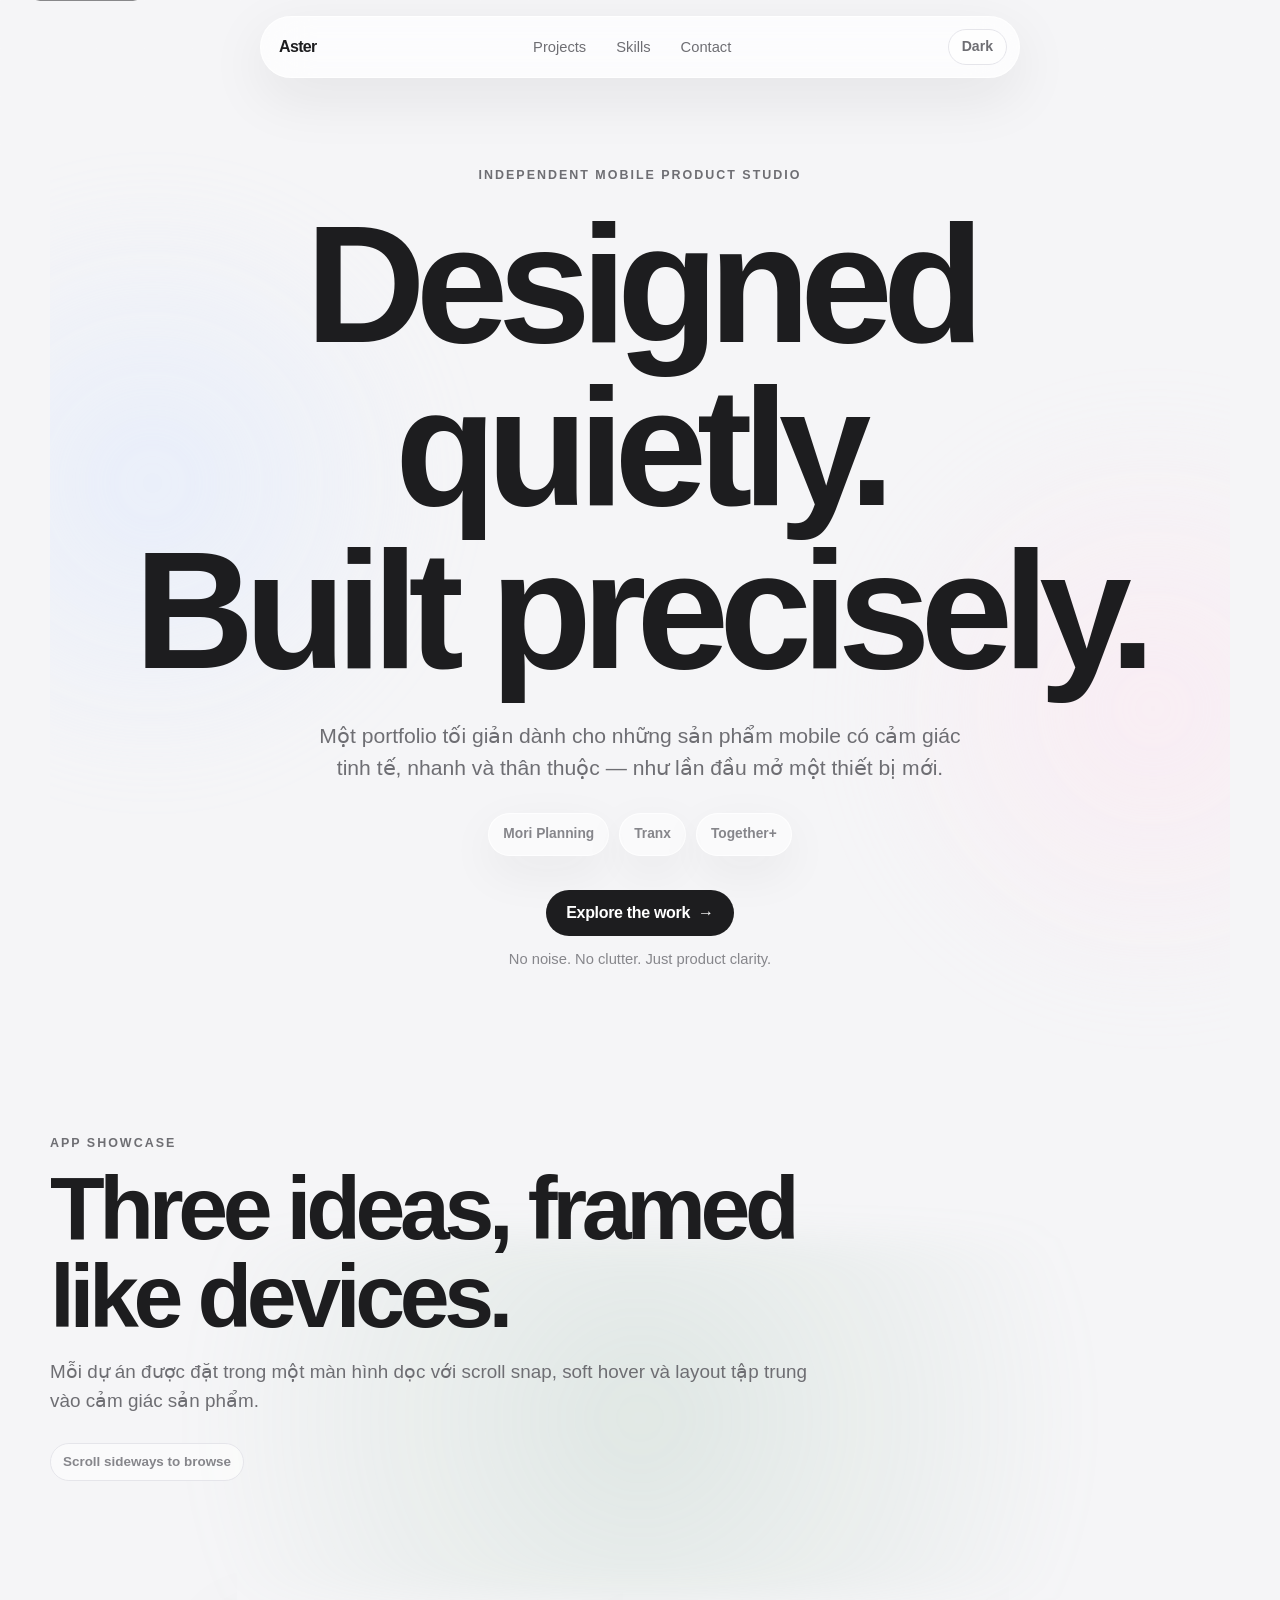
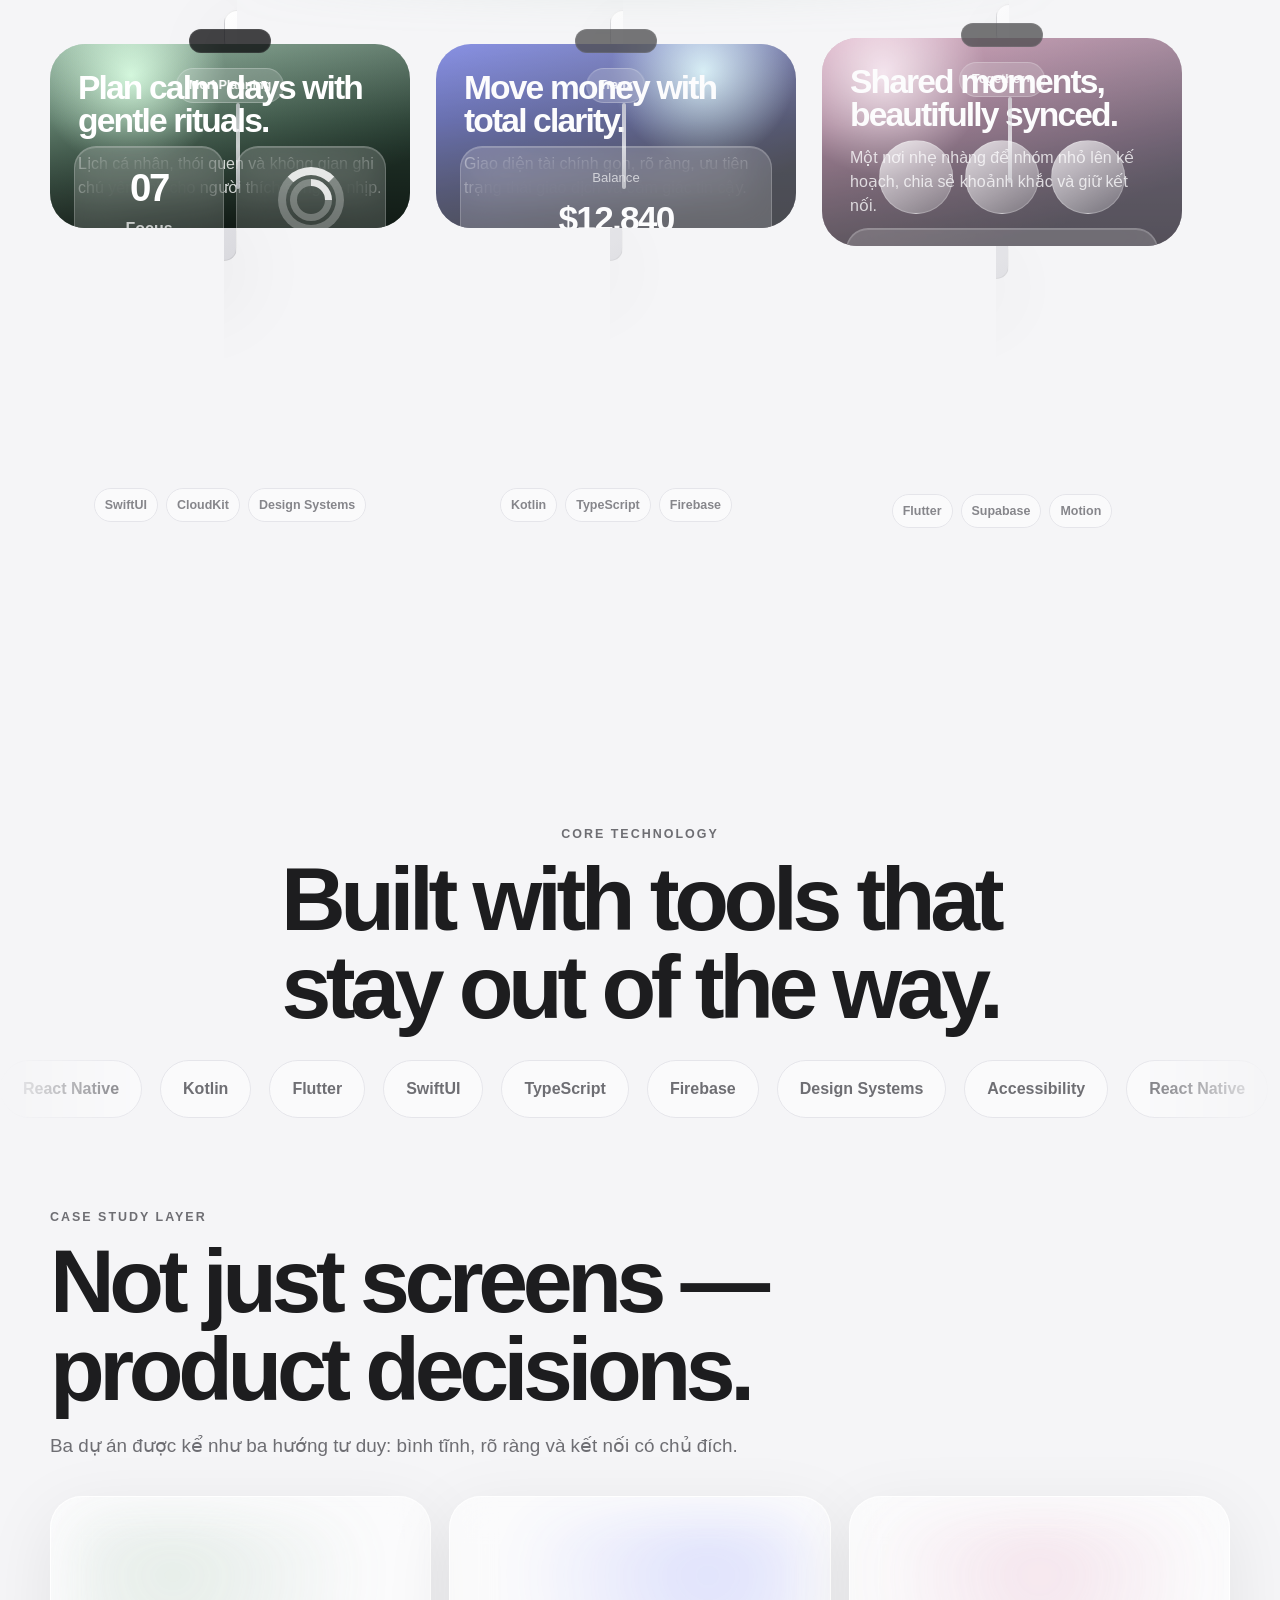
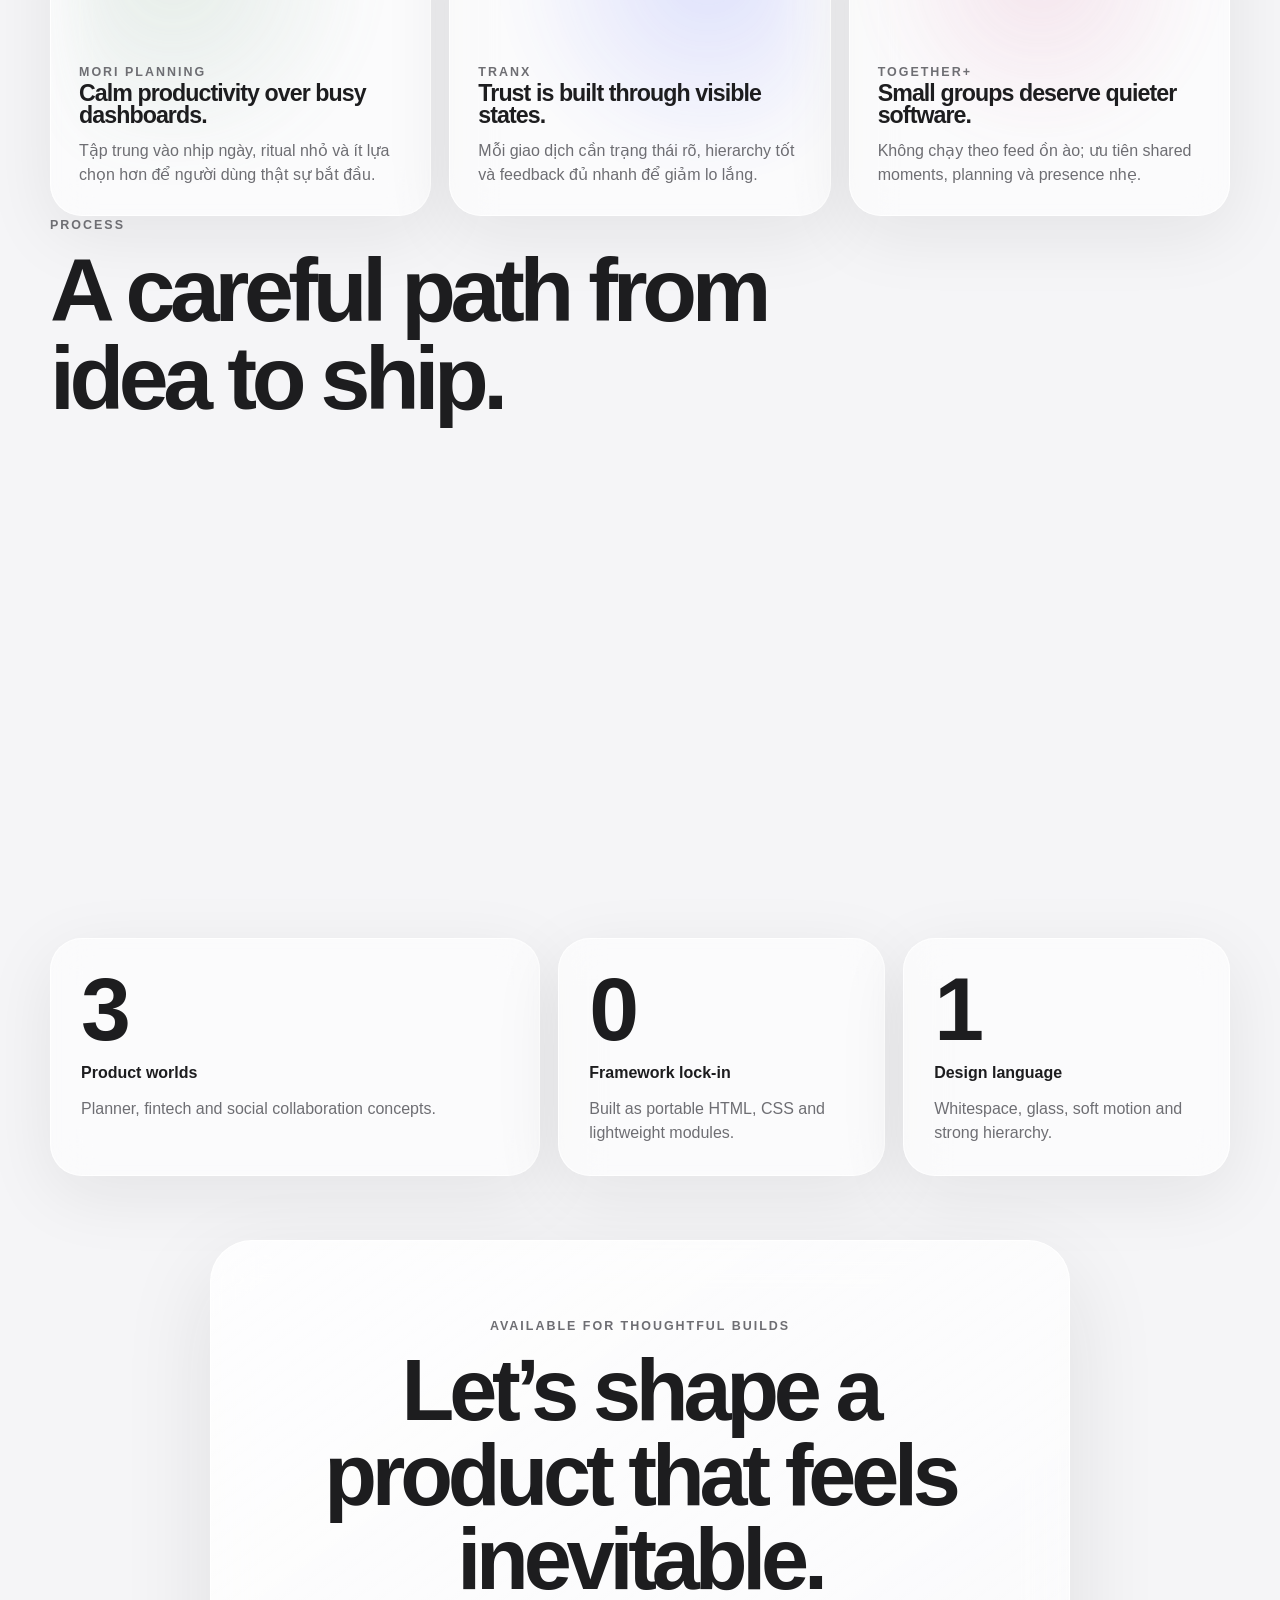
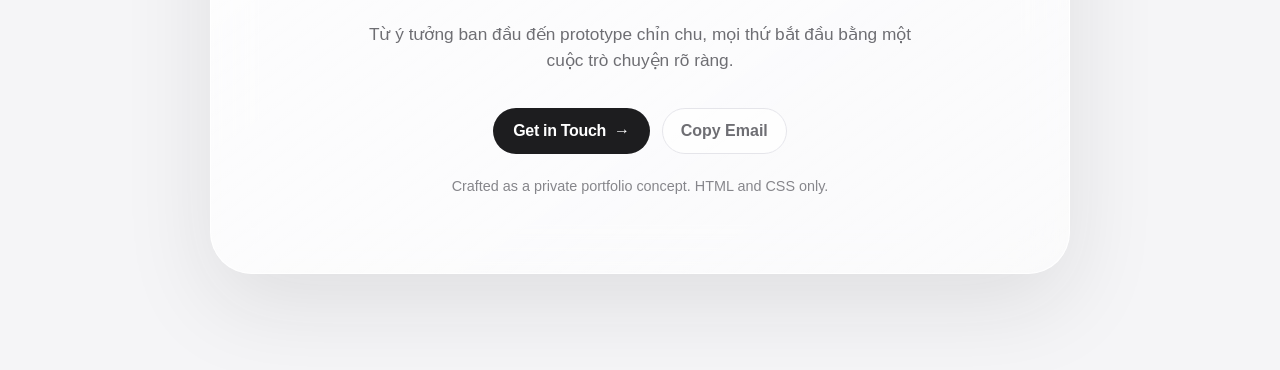
==== index.html @ 21a3a356 "Refine hero product pills layout" ====
<!doctype html>
<html lang="vi">
<head>
  <meta charset="utf-8" />
  <meta name="viewport" content="width=device-width, initial-scale=1" />
  <meta name="description" content="Portfolio tối giản lấy cảm hứng từ Apple, trưng bày các sản phẩm mobile và kỹ năng phát triển." />
  <title>Profile Portfolio — Apple-esque Minimalism</title>
  <meta name="theme-color" content="#f5f5f7" />
  <meta property="og:title" content="Profile Portfolio — Apple-esque Minimalism" />
  <meta property="og:description" content="Interactive product portfolio concept for mobile apps, crafted with Apple-inspired minimalism." />
  <meta property="og:type" content="website" />
  <meta property="og:url" content="https://example.dev/" />
  <meta name="twitter:card" content="summary_large_image" />
  <link rel="icon" href="favicon.svg" type="image/svg+xml" />
  <link rel="stylesheet" href="src/styles/main.css" />
</head>
<body>
  <div class="scroll-progress" data-scroll-progress aria-hidden="true"></div>
  <a class="skip-link" href="#projects">Skip to projects</a>
  <header class="site-header" aria-label="Thanh điều hướng chính">
    <a class="brand" href="#top" aria-label="Về đầu trang">Aster</a>
    <nav class="nav-links" aria-label="Liên kết trong trang">
      <a href="#projects">Projects</a>
      <a href="#skills">Skills</a>
      <a href="#contact">Contact</a>
    </nav>
    <button class="theme-toggle" type="button" data-theme-toggle aria-pressed="false" aria-label="Toggle color theme">Dark</button>
  </header>

  <main id="top">
    <section class="hero section-shell" aria-labelledby="hero-title">
      <div class="ambient-orb ambient-orb--one" aria-hidden="true"></div>
      <div class="ambient-orb ambient-orb--two" aria-hidden="true"></div>

      <p class="eyebrow reveal-up">Independent Mobile Product Studio</p>
      <h1 id="hero-title" class="hero-title reveal-up reveal-delay-1">
        Designed quietly.<br />Built precisely.
      </h1>
      <p class="hero-copy reveal-up reveal-delay-2">
        Một portfolio tối giản dành cho những sản phẩm mobile có cảm giác tinh tế, nhanh và thân thuộc — như lần đầu mở một thiết bị mới.
      </p>
      <ul class="hero-product-pills reveal-up reveal-delay-3" aria-label="Featured product concepts">
        <li>Mori Planning</li>
        <li>Tranx</li>
        <li>Together+</li>
      </ul>
      <div class="hero-actions reveal-up reveal-delay-3">
        <a class="hero-cta" href="#projects" data-magnetic>Explore the work <span aria-hidden="true">→</span></a>
        <span class="micro-note">No noise. No clutter. Just product clarity.</span>
      </div>
    </section>

    <section id="projects" class="projects section-shell" aria-labelledby="projects-title">
      <div class="section-heading" data-reveal>
        <p class="eyebrow">App Showcase</p>
        <h2 id="projects-title">Three ideas, framed like devices.</h2>
        <p>
          Mỗi dự án được đặt trong một màn hình dọc với scroll snap, soft hover và layout tập trung vào cảm giác sản phẩm.
        </p>
      </div>

      <div class="scroll-hint" aria-hidden="true">Scroll sideways to browse</div>
      <div class="phone-rail" data-project-rail aria-live="polite" aria-label="Danh sách dự án dạng màn hình điện thoại"></div>
    </section>

    <section id="skills" class="skills" aria-labelledby="skills-title">
      <div class="section-shell section-heading compact" data-reveal>
        <p class="eyebrow">Core Technology</p>
        <h2 id="skills-title">Built with tools that stay out of the way.</h2>
      </div>
      <div class="ticker" aria-label="Danh sách công nghệ chạy ngang">
        <div class="ticker-track">
          <span>React Native</span><span>Kotlin</span><span>Flutter</span><span>SwiftUI</span><span>TypeScript</span><span>Firebase</span><span>Design Systems</span><span>Accessibility</span>
          <span>React Native</span><span>Kotlin</span><span>Flutter</span><span>SwiftUI</span><span>TypeScript</span><span>Firebase</span><span>Design Systems</span><span>Accessibility</span>
        </div>
      </div>
    </section>


    <section class="case-studies section-shell" aria-labelledby="case-title">
      <div class="section-heading" data-reveal>
        <p class="eyebrow">Case Study Layer</p>
        <h2 id="case-title">Not just screens — product decisions.</h2>
        <p>Ba dự án được kể như ba hướng tư duy: bình tĩnh, rõ ràng và kết nối có chủ đích.</p>
      </div>
      <div class="story-grid">
        <article class="story-card story-card--sage" data-reveal>
          <p class="eyebrow">Mori Planning</p>
          <h3>Calm productivity over busy dashboards.</h3>
          <p>Tập trung vào nhịp ngày, ritual nhỏ và ít lựa chọn hơn để người dùng thật sự bắt đầu.</p>
        </article>
        <article class="story-card story-card--blue" data-reveal>
          <p class="eyebrow">Tranx</p>
          <h3>Trust is built through visible states.</h3>
          <p>Mỗi giao dịch cần trạng thái rõ, hierarchy tốt và feedback đủ nhanh để giảm lo lắng.</p>
        </article>
        <article class="story-card story-card--rose" data-reveal>
          <p class="eyebrow">Together+</p>
          <h3>Small groups deserve quieter software.</h3>
          <p>Không chạy theo feed ồn ào; ưu tiên shared moments, planning và presence nhẹ.</p>
        </article>
      </div>
    </section>

    <section class="process section-shell" aria-labelledby="process-title">
      <div class="section-heading" data-reveal>
        <p class="eyebrow">Process</p>
        <h2 id="process-title">A careful path from idea to ship.</h2>
      </div>
      <div class="process-rail">
        <article class="process-step" data-reveal><span class="process-index">01</span><h3>Discover</h3><p>Clarify the behavior the product should encourage.</p></article>
        <article class="process-step" data-reveal><span class="process-index">02</span><h3>Prototype</h3><p>Make the risky interaction tangible before scaling UI.</p></article>
        <article class="process-step" data-reveal><span class="process-index">03</span><h3>Systemize</h3><p>Create tokens, reusable patterns and consistent states.</p></article>
        <article class="process-step" data-reveal><span class="process-index">04</span><h3>Build</h3><p>Ship lean implementation with performance in mind.</p></article>
        <article class="process-step" data-reveal><span class="process-index">05</span><h3>Polish</h3><p>Refine motion, accessibility and the small moments users feel.</p></article>
      </div>
    </section>

    <section class="metrics section-shell" aria-labelledby="metrics-title">
      <div class="section-heading" data-reveal>
        <p class="eyebrow">Principles</p>
        <h2 id="metrics-title">Measured, quiet, and fast.</h2>
      </div>
      <div class="metrics-grid">
        <article class="metric-card" data-reveal><strong>3</strong><span>Product worlds</span><p>Planner, fintech and social collaboration concepts.</p></article>
        <article class="metric-card" data-reveal><strong>0</strong><span>Framework lock-in</span><p>Built as portable HTML, CSS and lightweight modules.</p></article>
        <article class="metric-card" data-reveal><strong>1</strong><span>Design language</span><p>Whitespace, glass, soft motion and strong hierarchy.</p></article>
      </div>
    </section>

    <section id="contact" class="contact section-shell" aria-labelledby="contact-title">
      <div class="glass-card" data-reveal>
        <p class="eyebrow">Available for thoughtful builds</p>
        <h2 id="contact-title">Let’s shape a product that feels inevitable.</h2>
        <p>
          Từ ý tưởng ban đầu đến prototype chỉn chu, mọi thứ bắt đầu bằng một cuộc trò chuyện rõ ràng.
        </p>
        <div class="contact-actions">
          <a class="contact-button" href="mailto:hello@example.dev" data-magnetic>Get in Touch <span aria-hidden="true">→</span></a>
          <button class="copy-button" type="button" data-copy-email="hello@example.dev">Copy Email</button>
        </div>
        <p class="footer-note">Crafted as a private portfolio concept. HTML and CSS only.</p>
      </div>
    </section>
  </main>

  <div class="project-detail" data-project-detail aria-hidden="true"></div>
  <div class="toast" data-toast role="status" aria-live="polite"></div>
  <script type="module" src="src/scripts/main.js"></script>
</body>
</html>
---- src/styles/main.css ----
@import url("./base.css");
@import url("./layout.css");
@import url("./components.css");
@import url("./sections/hero.css");
@import url("./sections/projects.css");
@import url("./sections/skills.css");
@import url("./sections/contact.css");
@import url("./sections/story.css");
@import url("./animations.css");
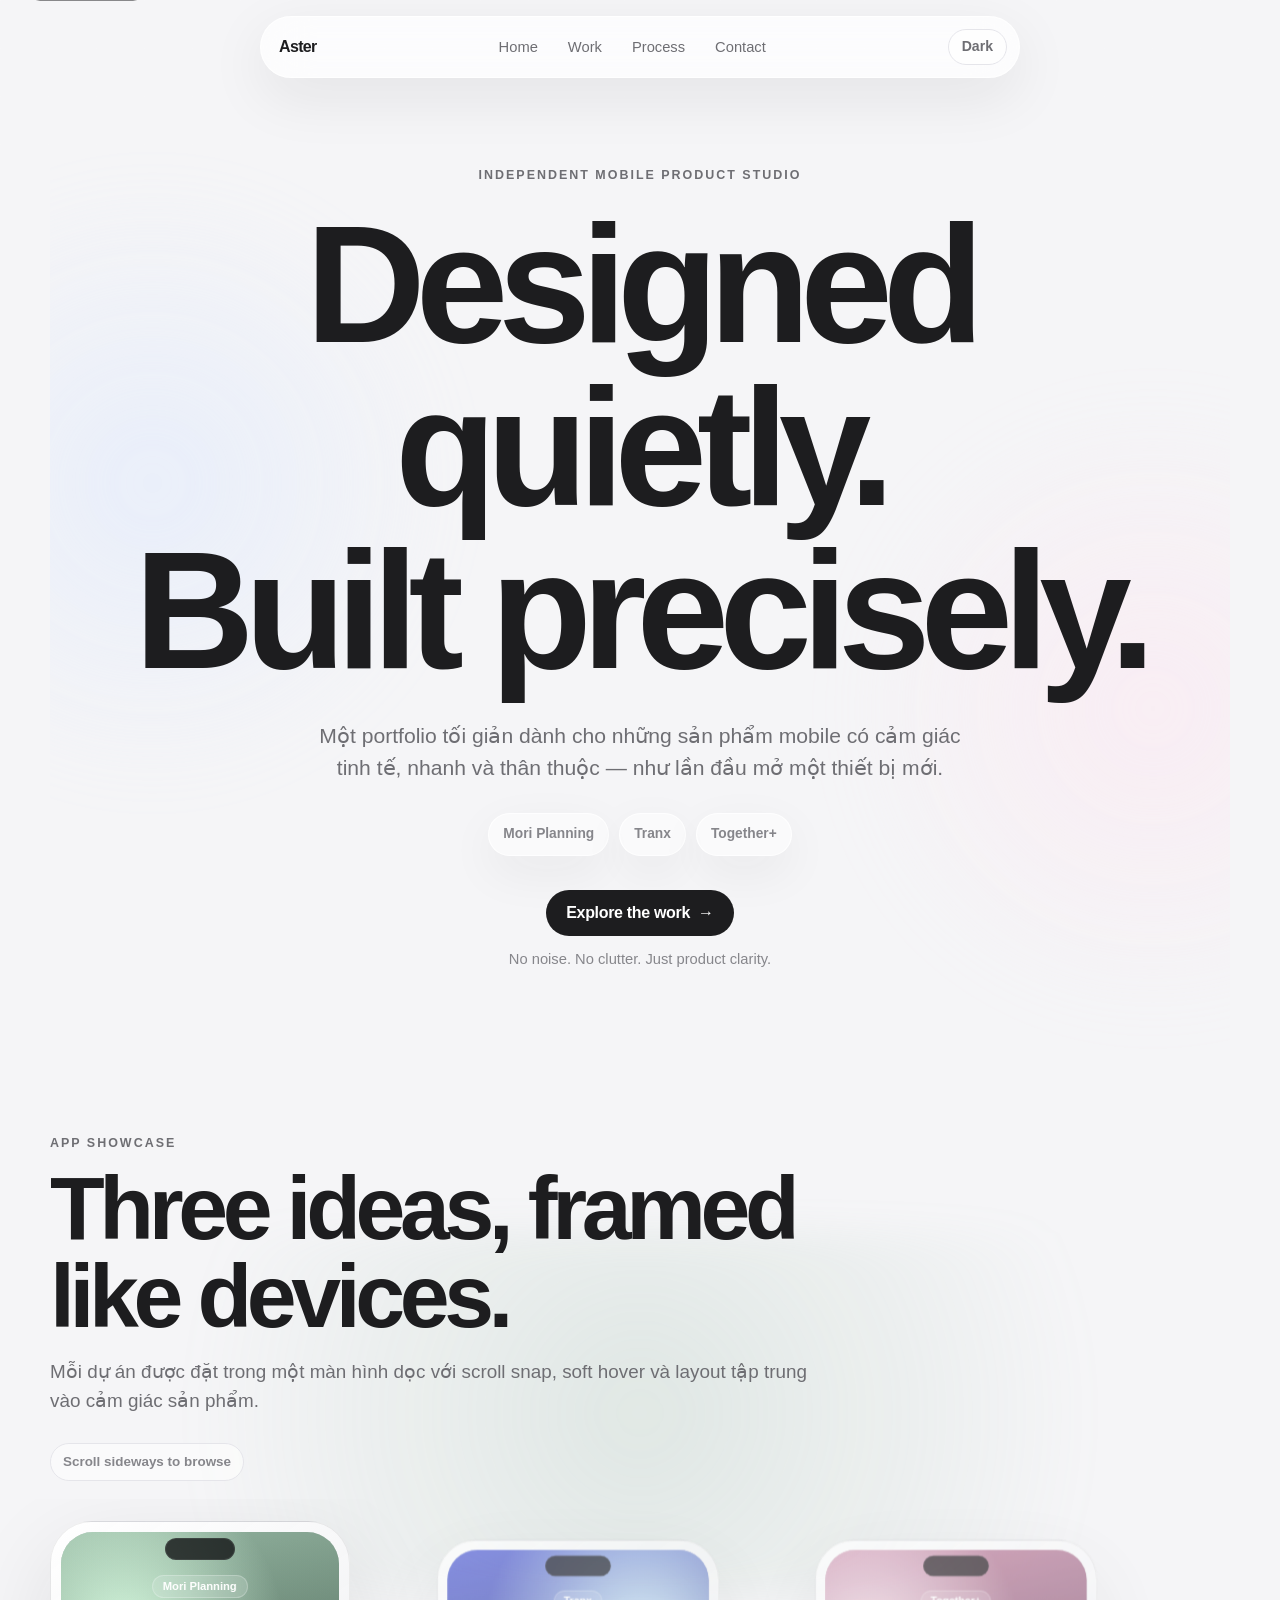
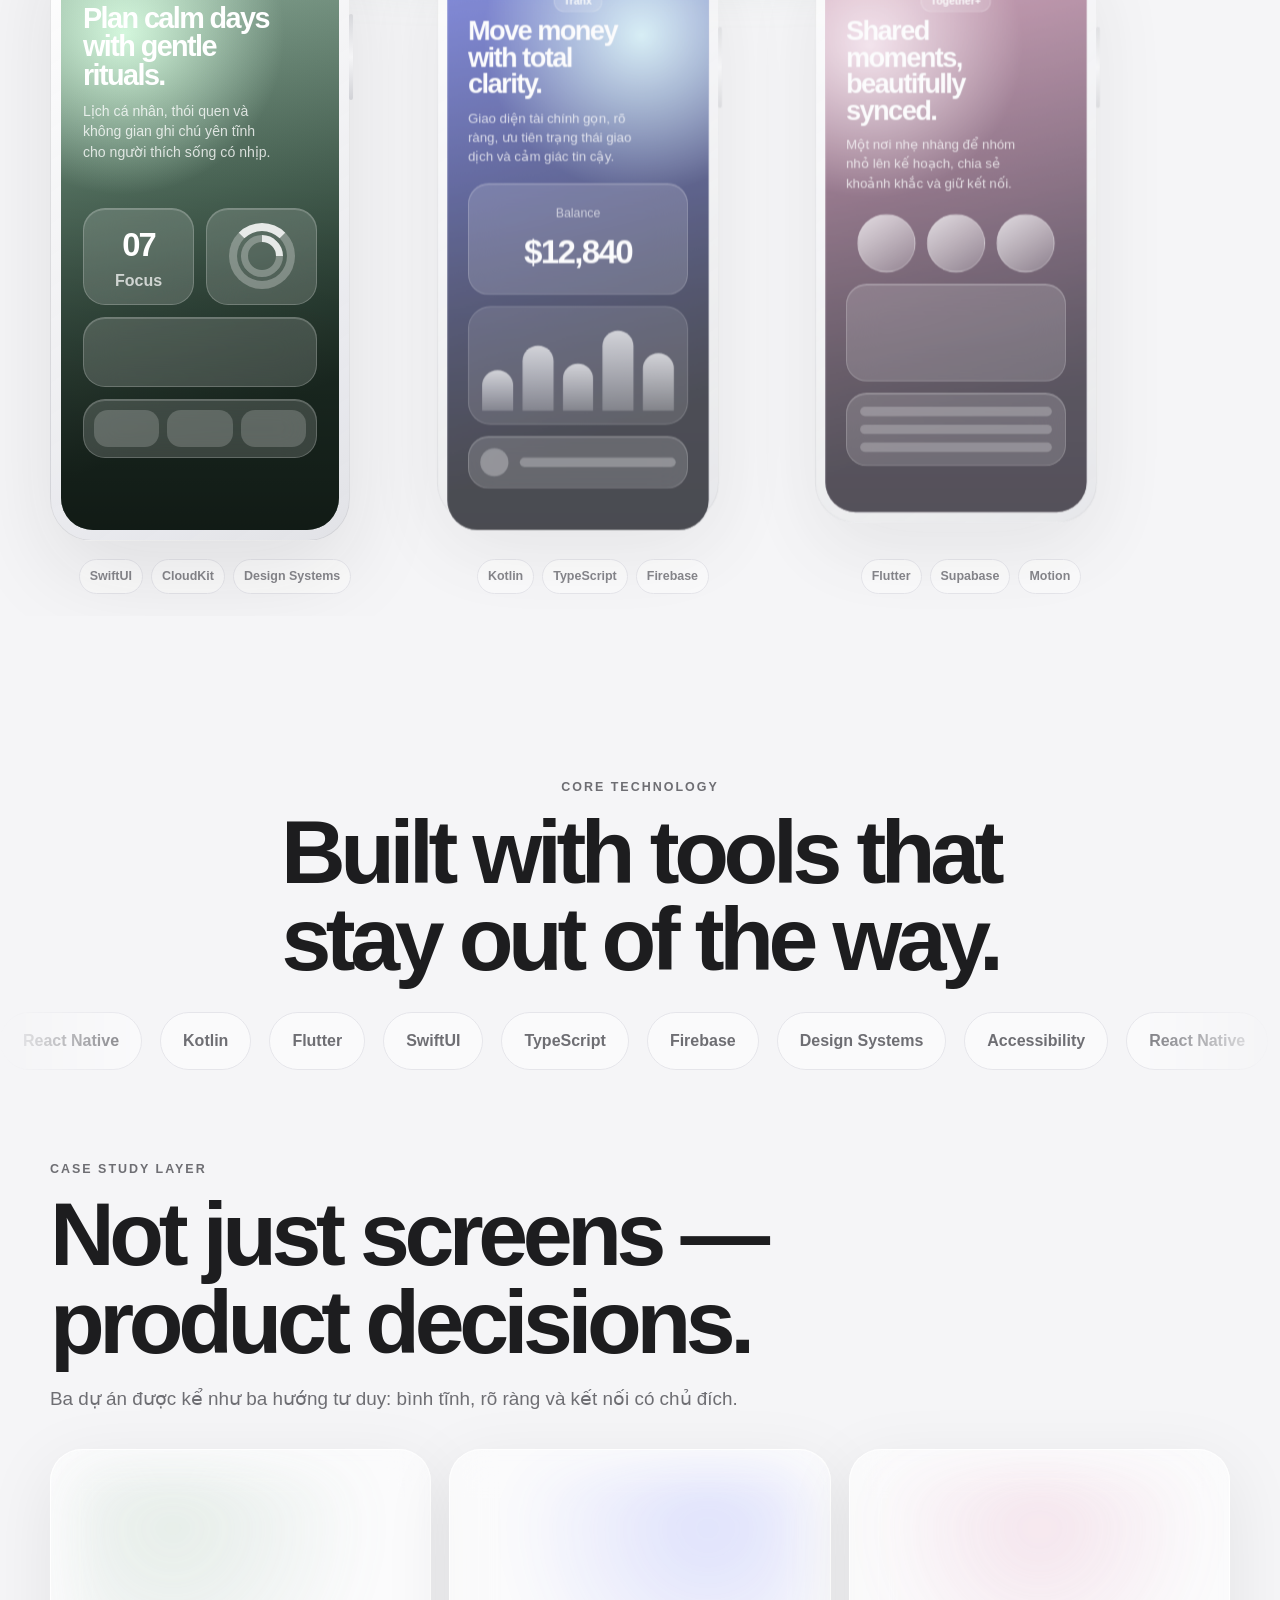
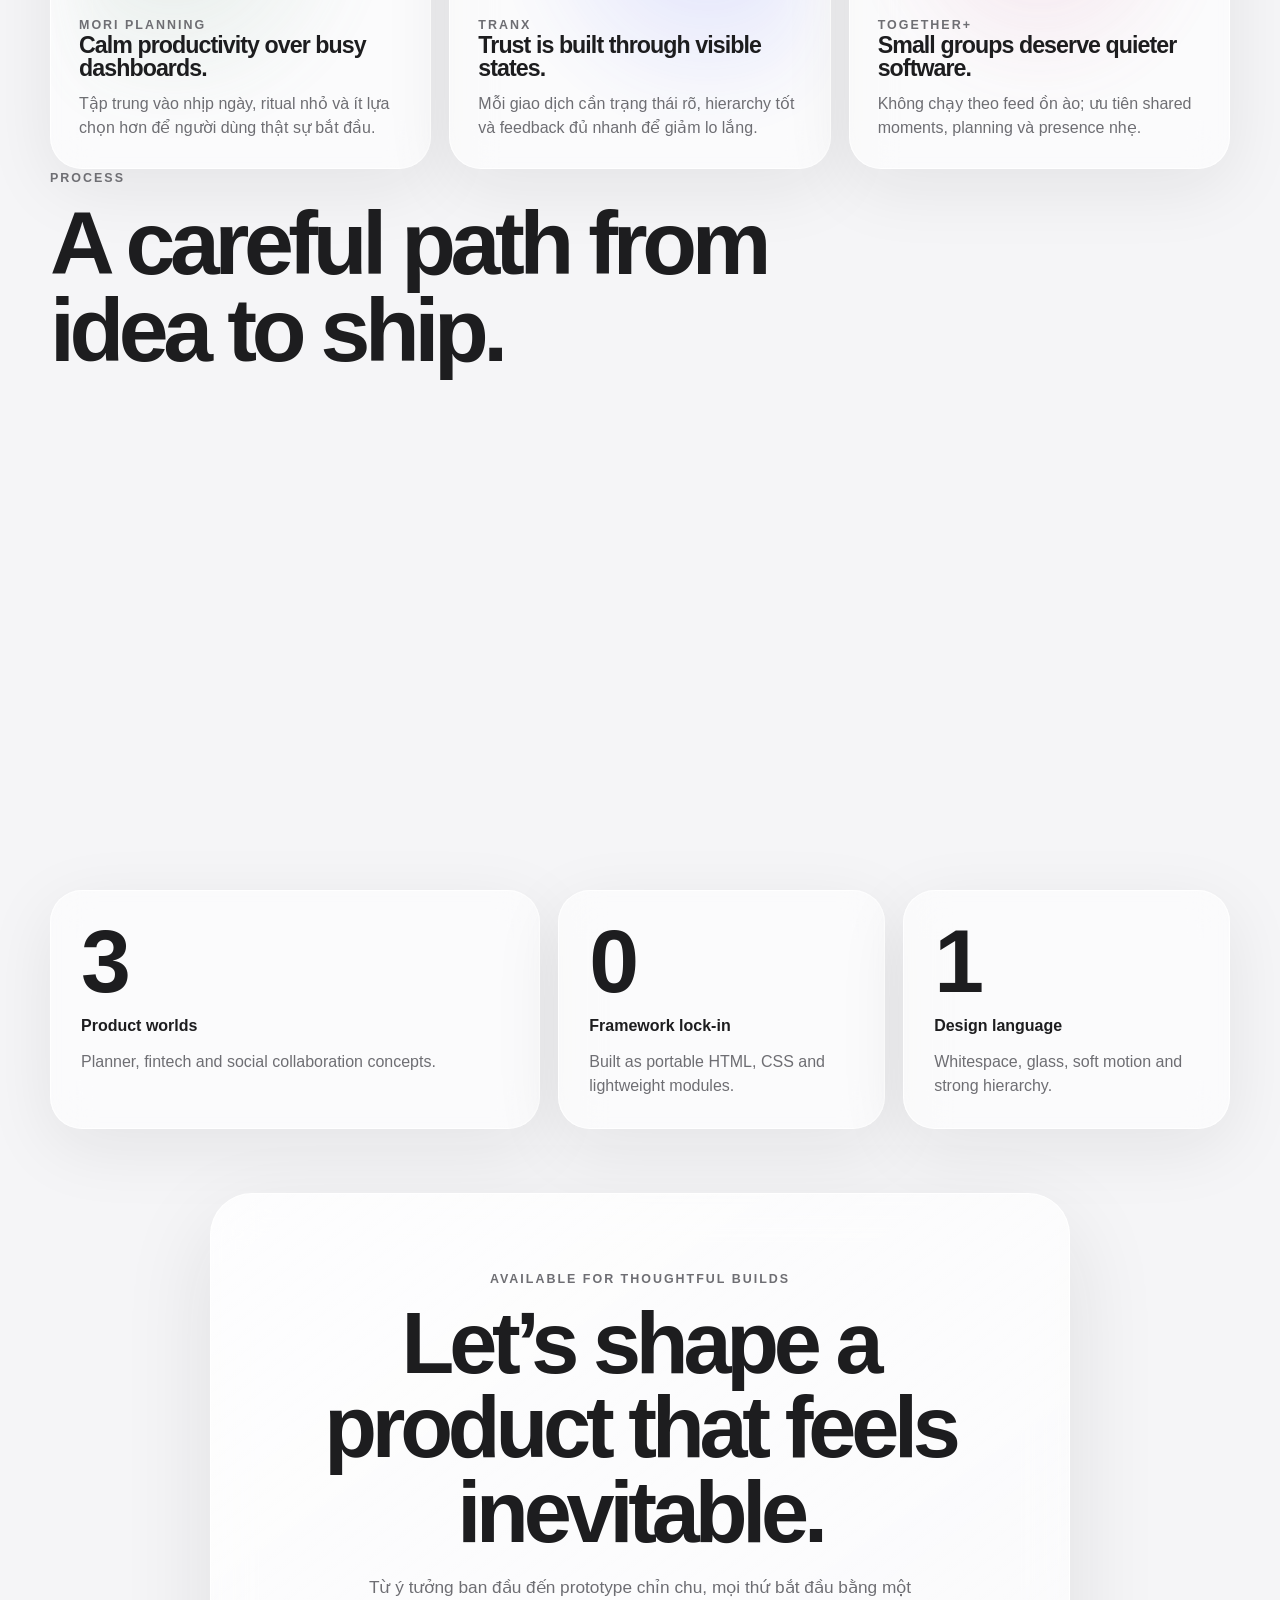
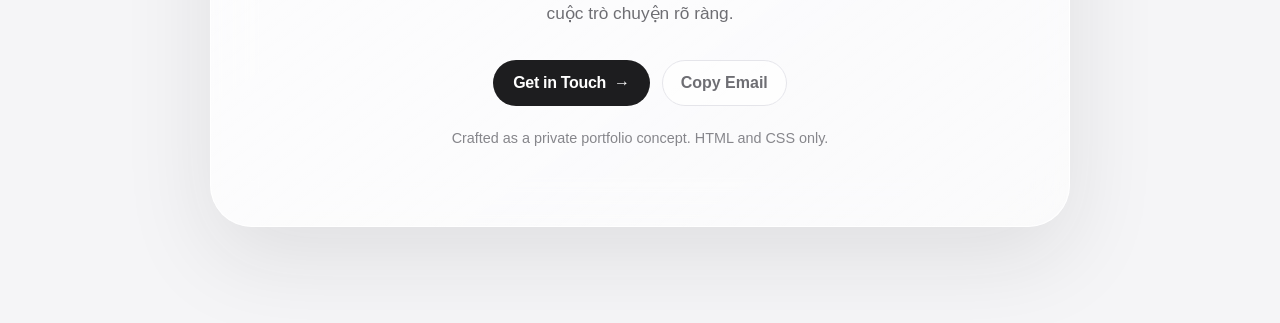
==== commit a45d660d: "Add interactive work and process pages" ====
--- a/index.html
+++ b/index.html
@@ -20,8 +20,9 @@
   <header class="site-header" aria-label="Thanh điều hướng chính">
     <a class="brand" href="#top" aria-label="Về đầu trang">Aster</a>
     <nav class="nav-links" aria-label="Liên kết trong trang">
-      <a href="#projects">Projects</a>
-      <a href="#skills">Skills</a>
+      <a href="#projects">Home</a>
+      <a href="work.html">Work</a>
+      <a href="process.html">Process</a>
       <a href="#contact">Contact</a>
     </nav>
     <button class="theme-toggle" type="button" data-theme-toggle aria-pressed="false" aria-label="Toggle color theme">Dark</button>
--- a/src/styles/main.css
+++ b/src/styles/main.css
@@ -3,7 +3,9 @@
 @import url("./components.css");
 @import url("./sections/hero.css");
 @import url("./sections/projects.css");
+@import url("./sections/project-detail.css");
 @import url("./sections/skills.css");
 @import url("./sections/contact.css");
 @import url("./sections/story.css");
+@import url("./sections/pages.css");
 @import url("./animations.css");
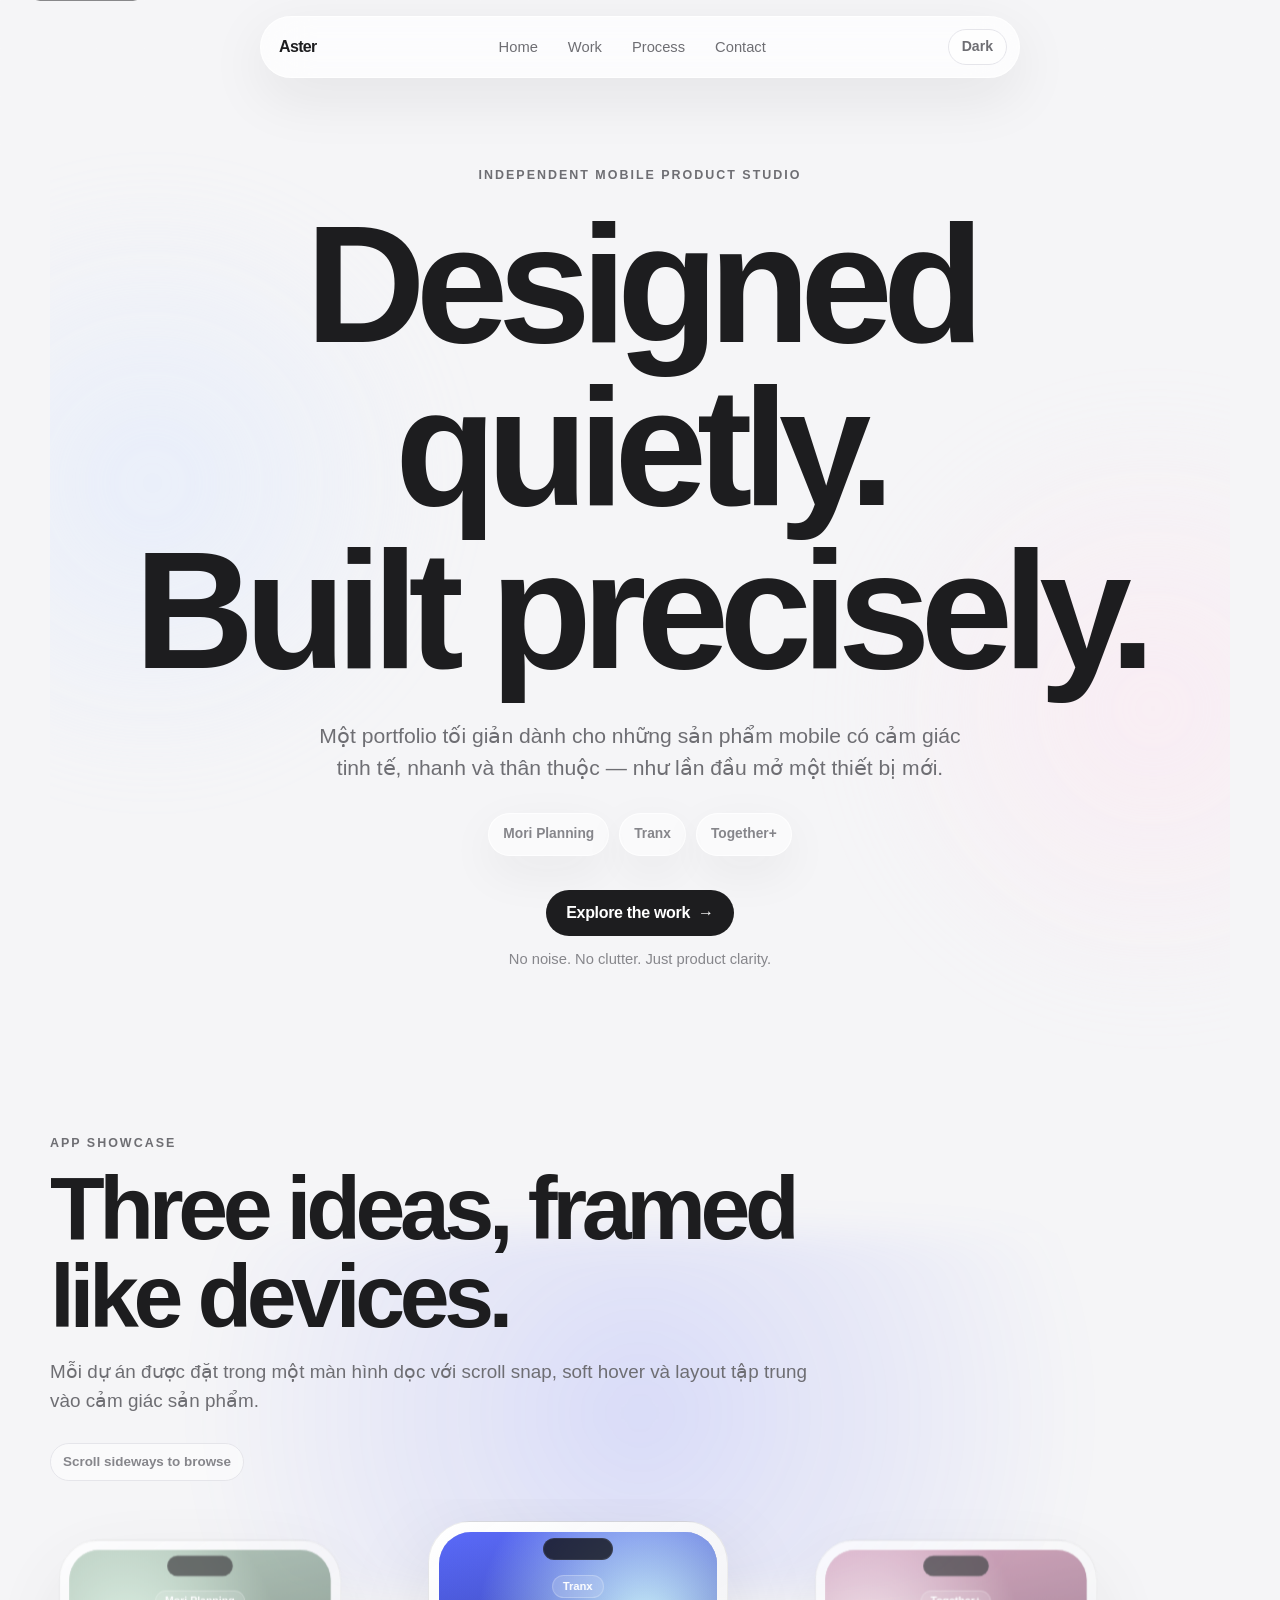
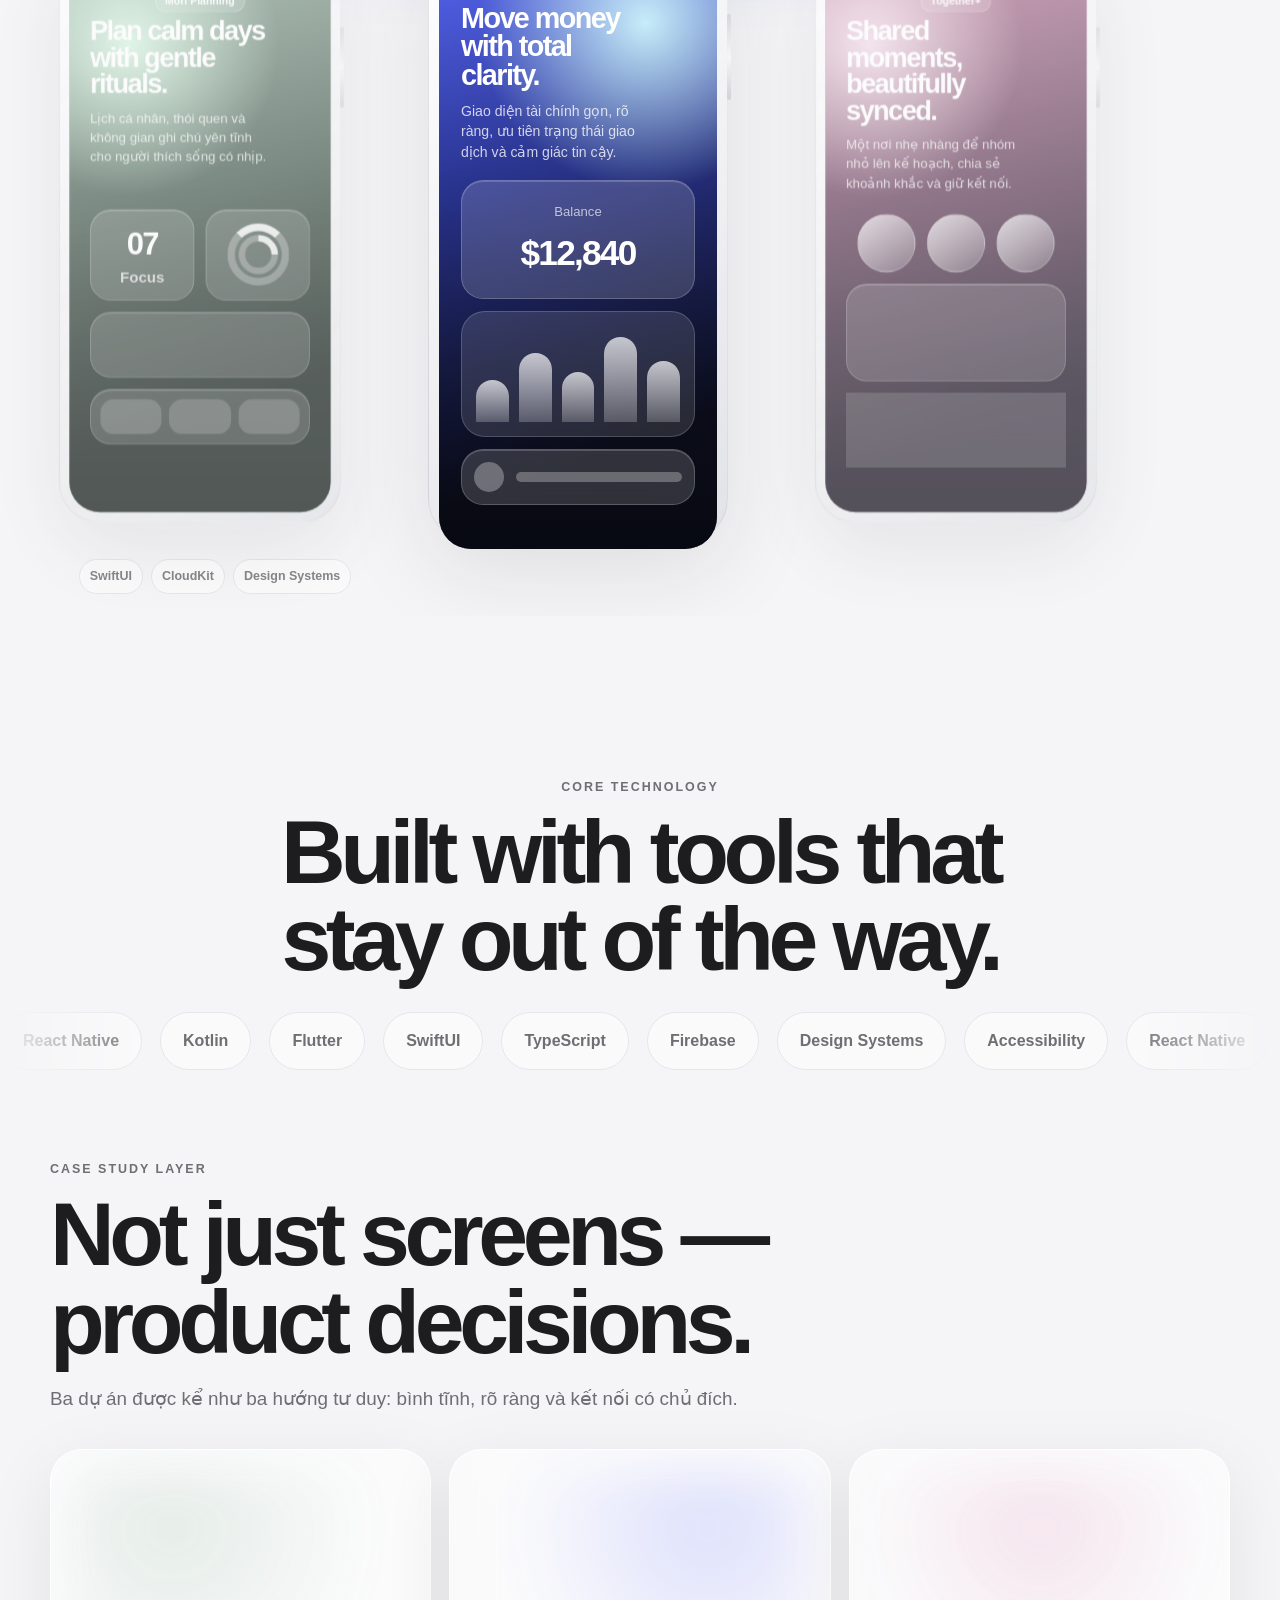
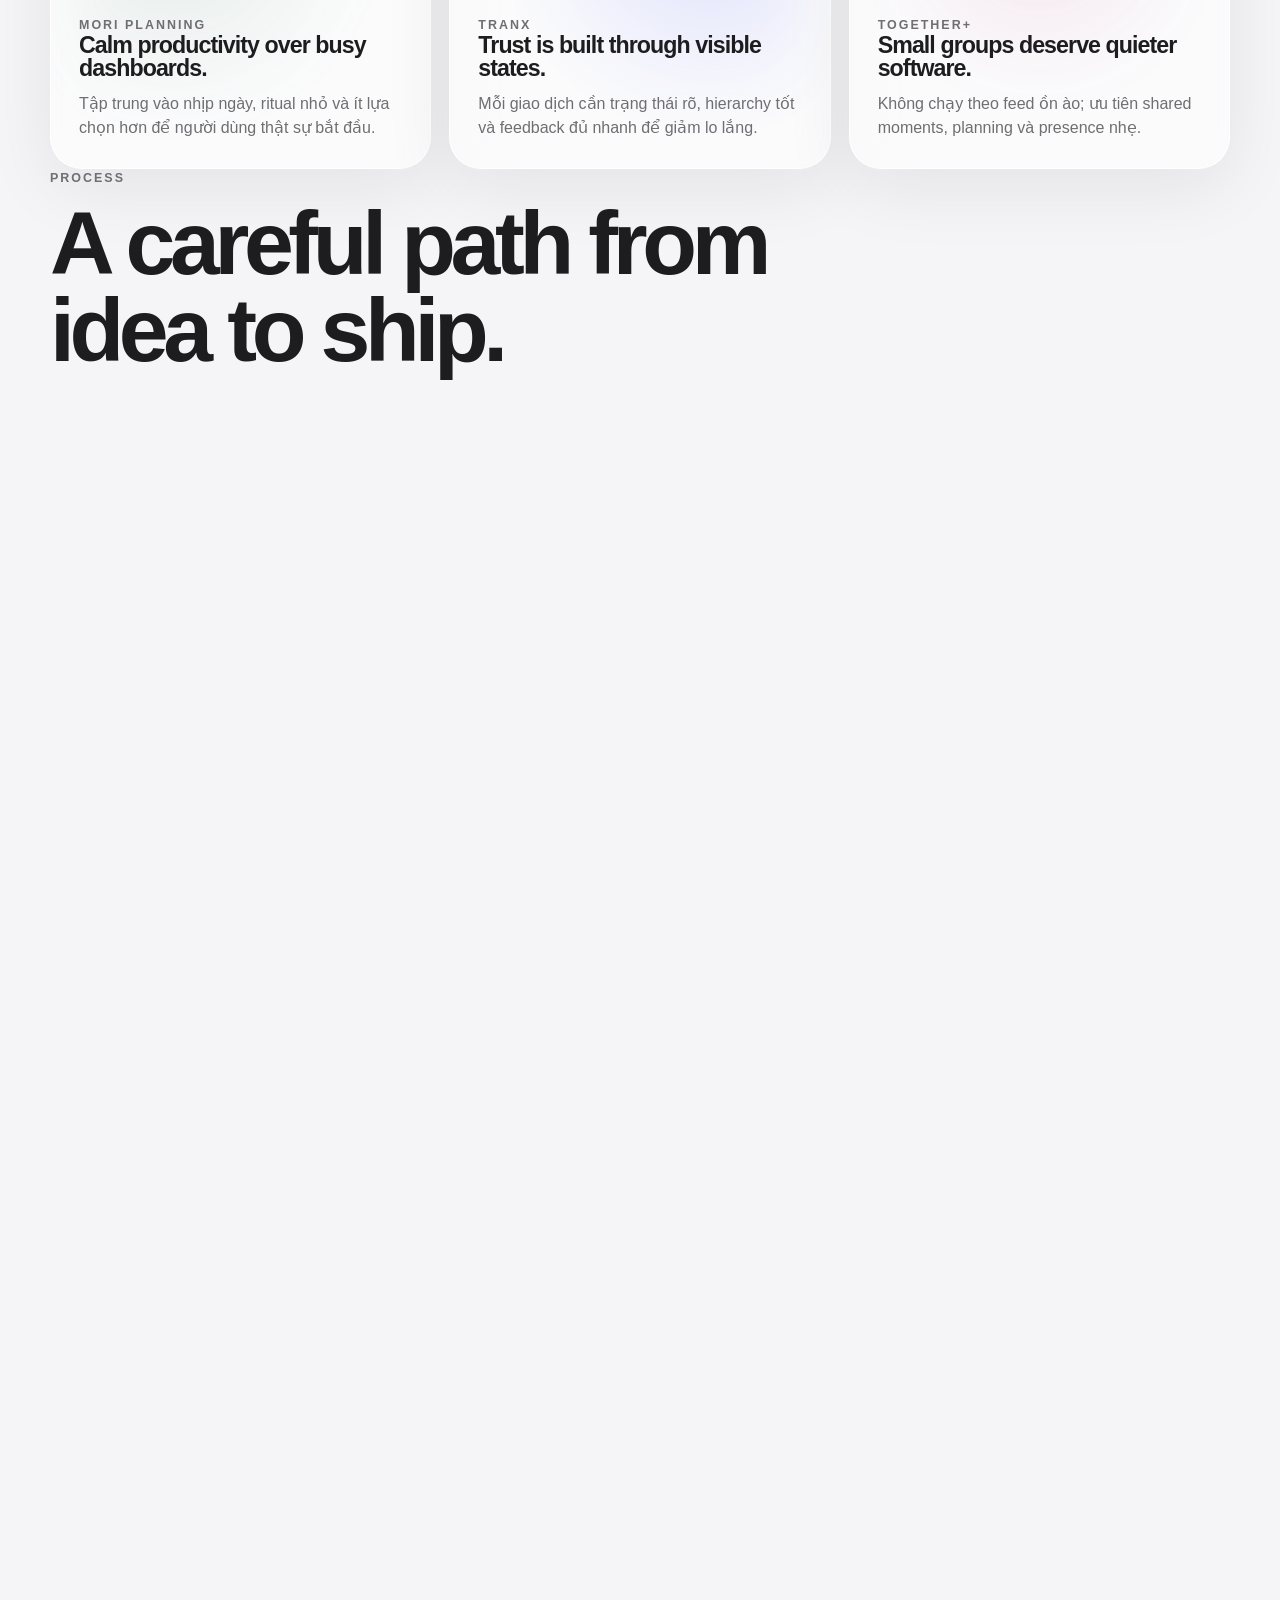
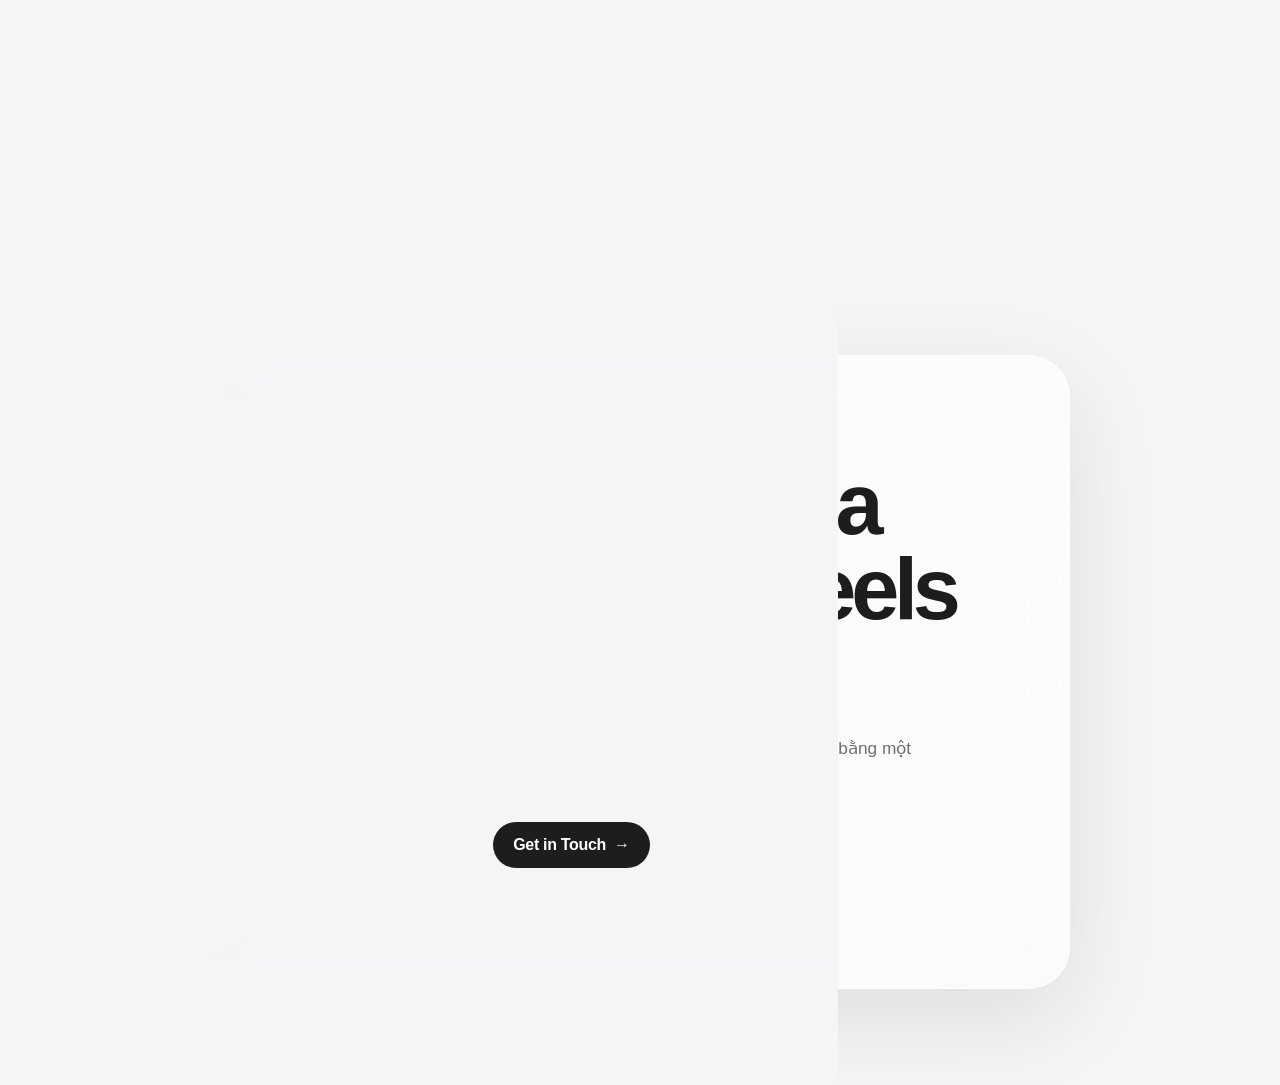
==== commit 68fc2123: "Add homepage routes to expanded pages" ====
--- a/index.html
+++ b/index.html
@@ -129,6 +129,29 @@
       </div>
     </section>
 
+
+    <section class="site-map section-shell" aria-labelledby="site-map-title">
+      <div class="section-heading" data-reveal>
+        <p class="eyebrow">Explore More</p>
+        <h2 id="site-map-title">Go deeper than the landing page.</h2>
+        <p>Trang chính giới thiệu cảm giác tổng thể; các trang phụ cho phép bạn thao tác, lọc case study và xem playbook phát triển sản phẩm.</p>
+      </div>
+      <div class="route-grid">
+        <a class="route-card" href="work.html" data-reveal>
+          <span>01</span>
+          <h3>Work Lab</h3>
+          <p>Filter case studies, expand notes, and compare product decisions.</p>
+          <strong>Open work →</strong>
+        </a>
+        <a class="route-card" href="process.html" data-reveal>
+          <span>02</span>
+          <h3>Process Playbook</h3>
+          <p>Switch phases and use a readiness checklist before launch.</p>
+          <strong>Open process →</strong>
+        </a>
+      </div>
+    </section>
+
     <section id="contact" class="contact section-shell" aria-labelledby="contact-title">
       <div class="glass-card" data-reveal>
         <p class="eyebrow">Available for thoughtful builds</p>
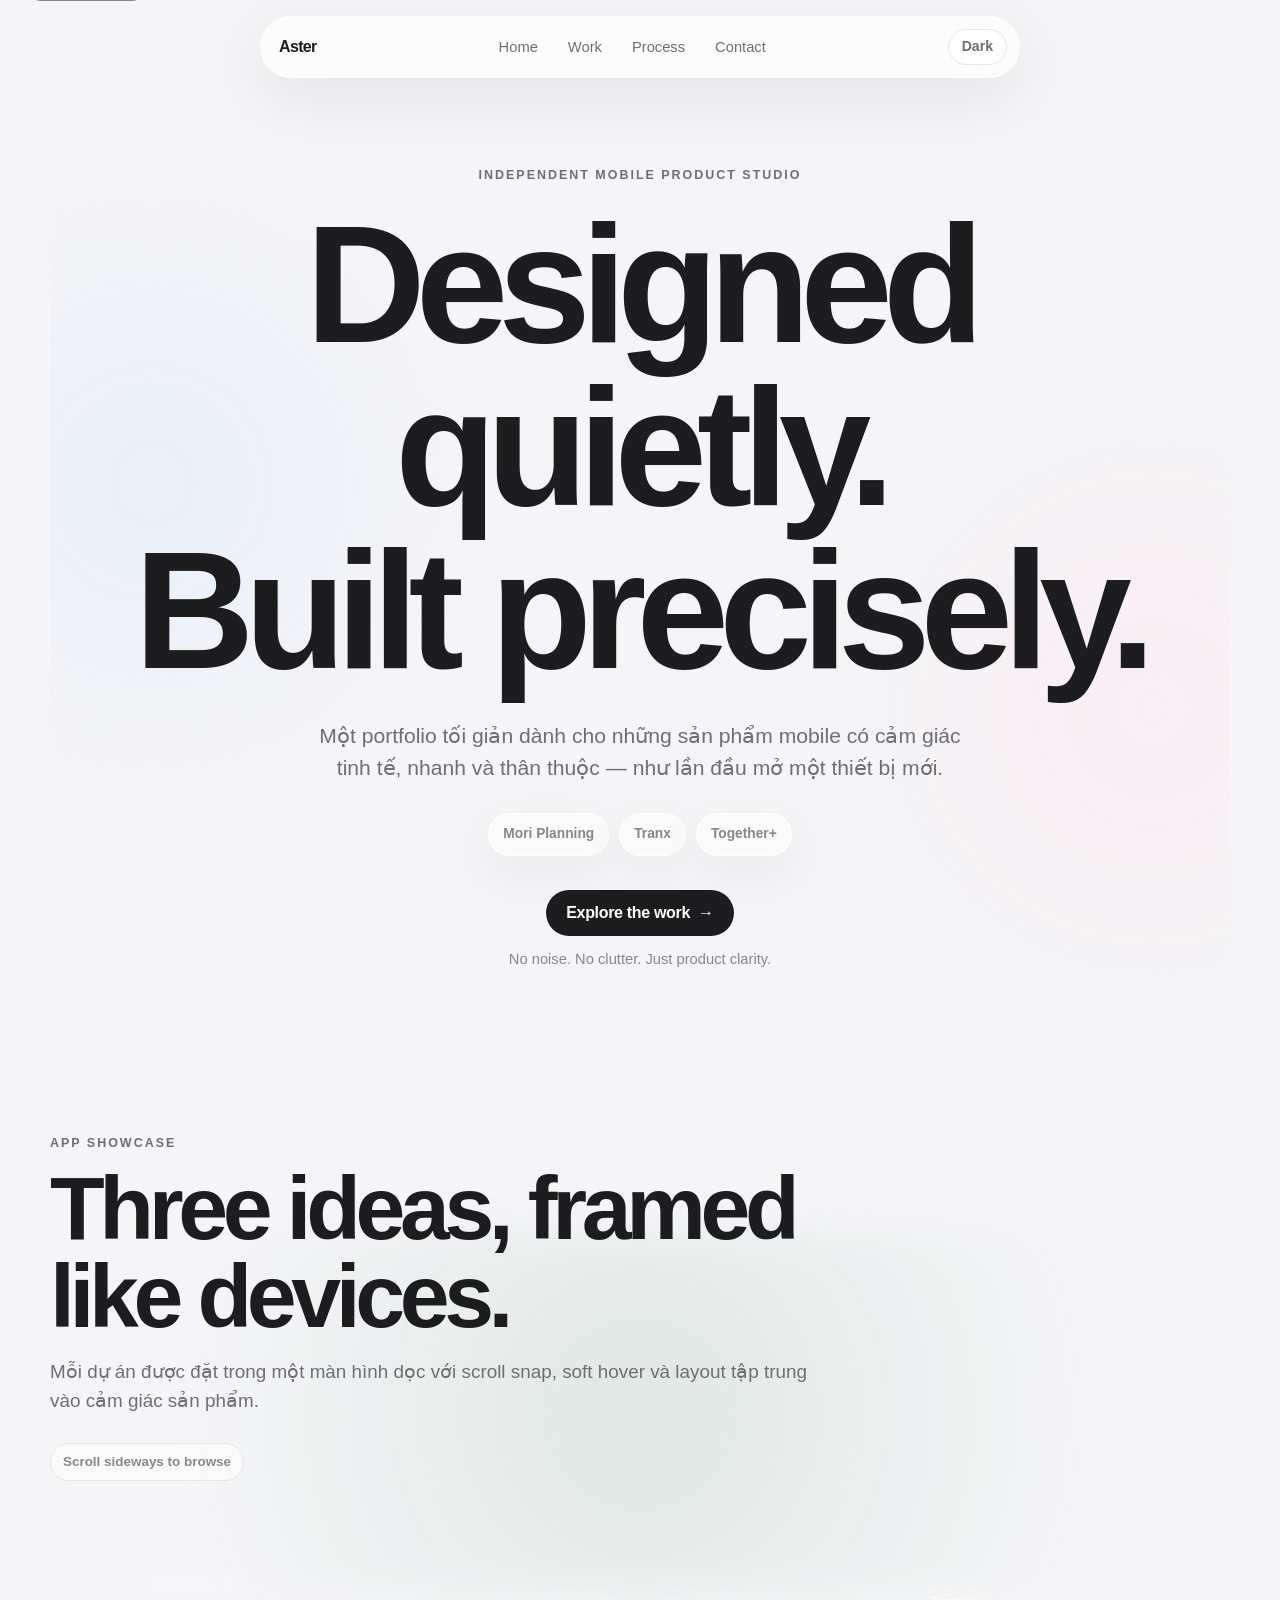
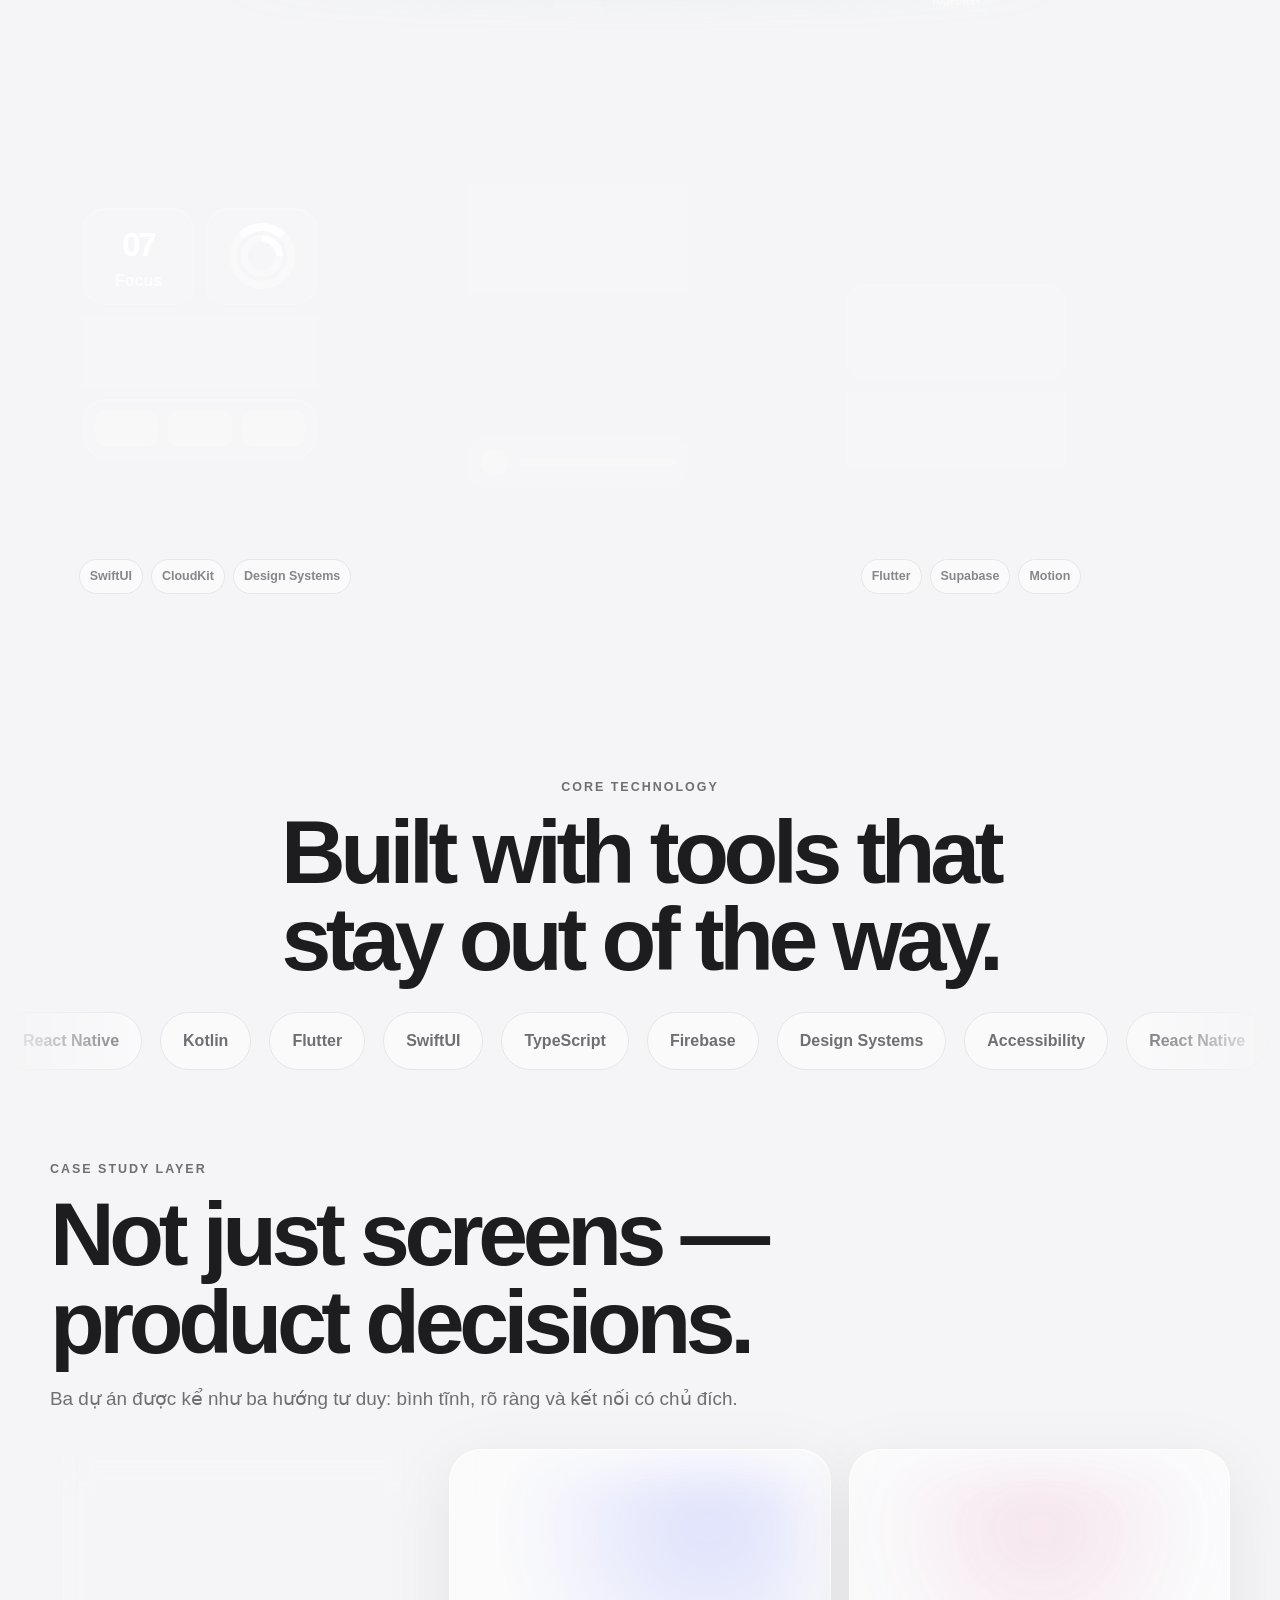
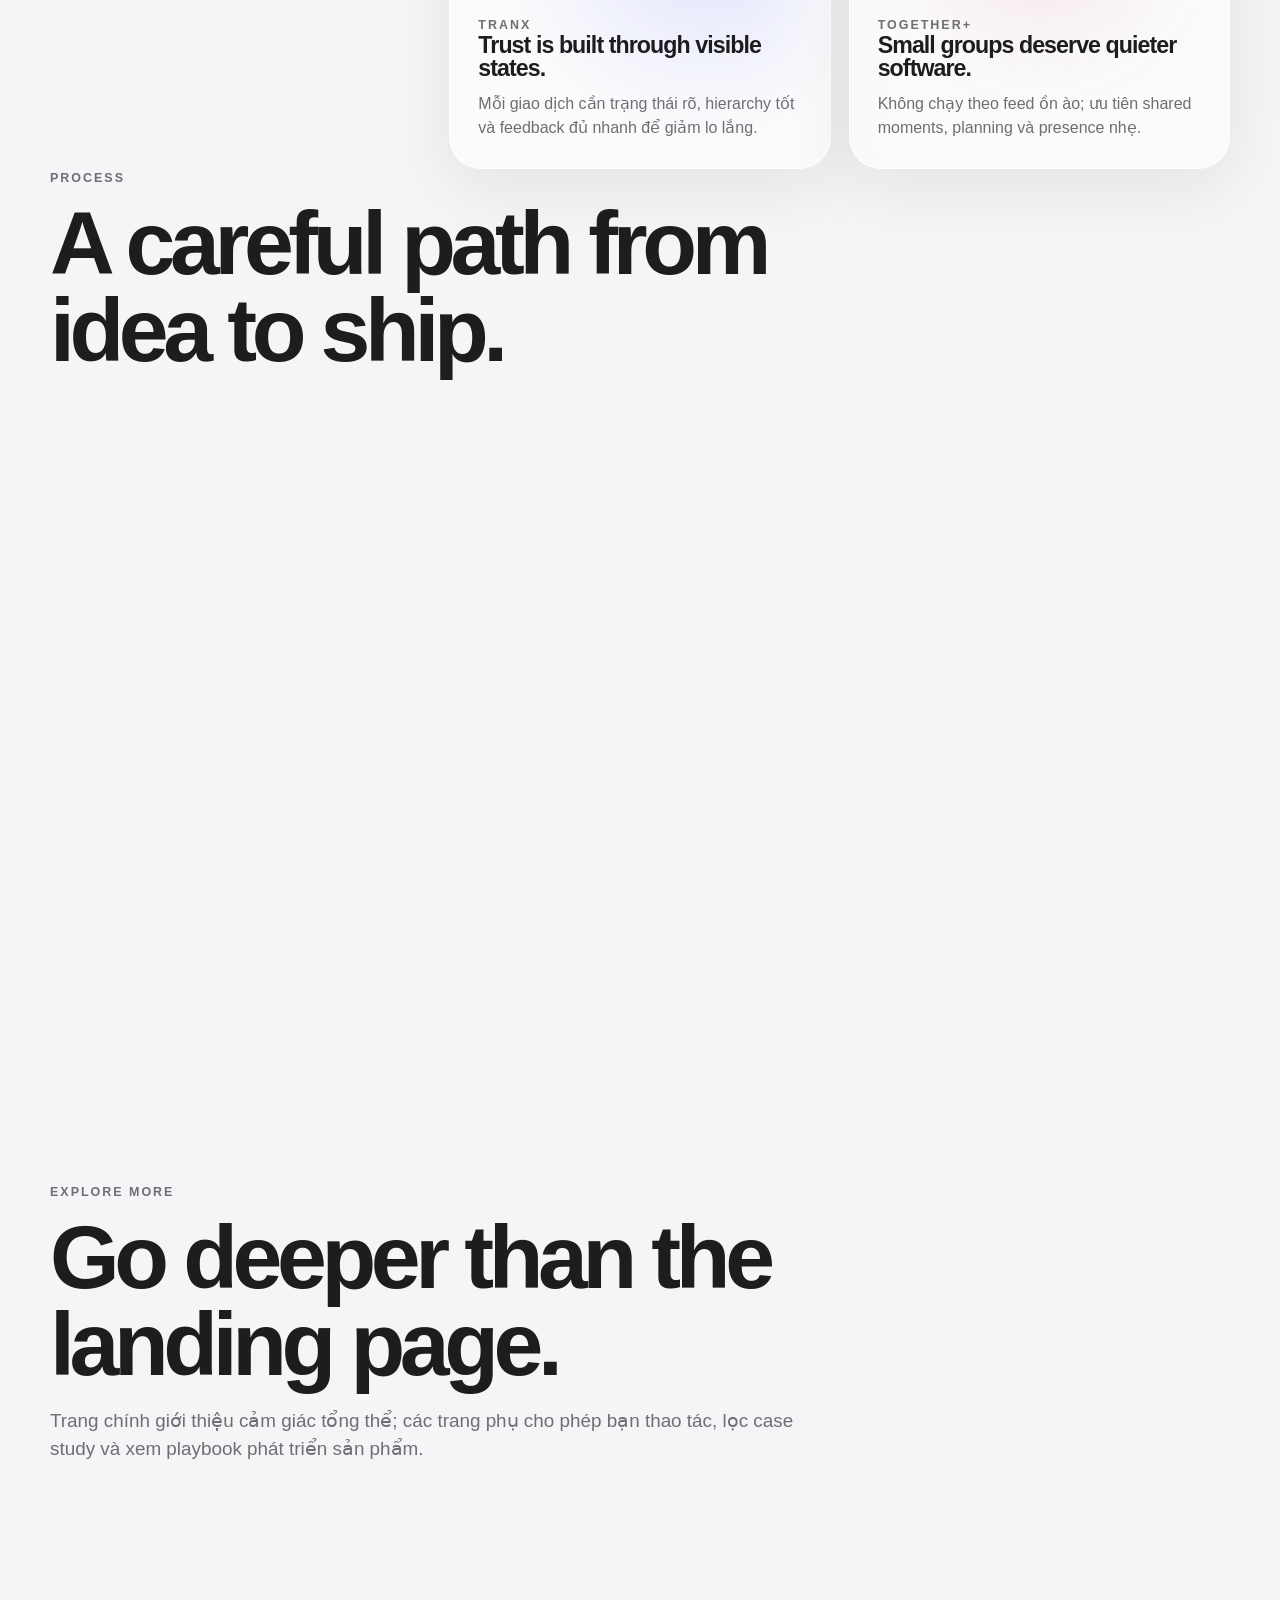
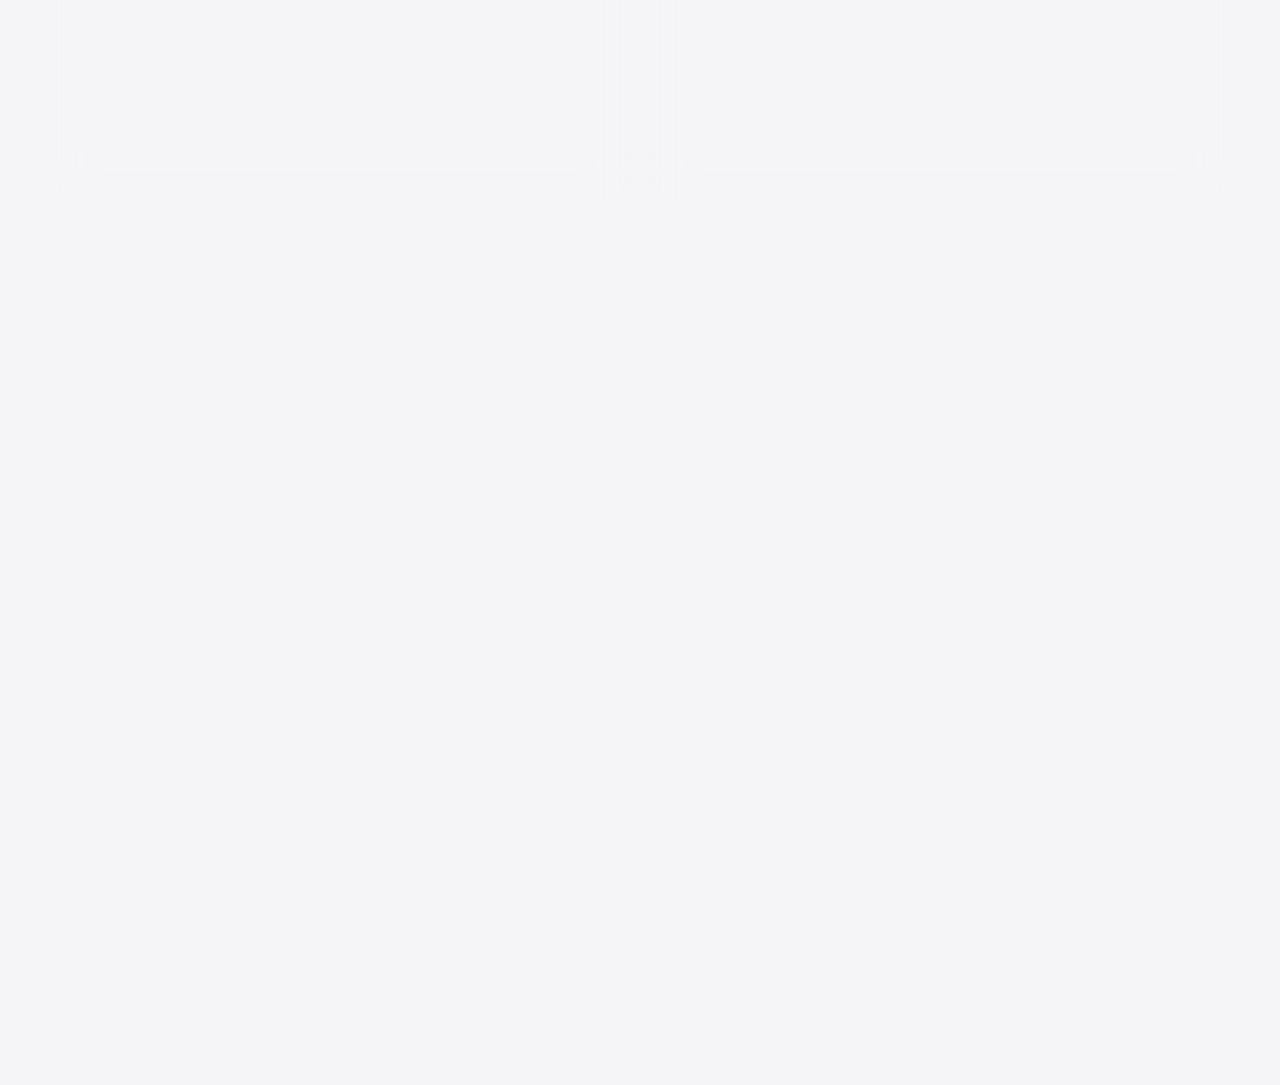
==== commit 92185dd7: "Render homepage highlights from project data" ====
--- a/index.html
+++ b/index.html
@@ -40,11 +40,7 @@
       <p class="hero-copy reveal-up reveal-delay-2">
         Một portfolio tối giản dành cho những sản phẩm mobile có cảm giác tinh tế, nhanh và thân thuộc — như lần đầu mở một thiết bị mới.
       </p>
-      <ul class="hero-product-pills reveal-up reveal-delay-3" aria-label="Featured product concepts">
-        <li>Mori Planning</li>
-        <li>Tranx</li>
-        <li>Together+</li>
-      </ul>
+      <ul class="hero-product-pills reveal-up reveal-delay-3" data-product-pills aria-label="Featured product concepts"></ul>
       <div class="hero-actions reveal-up reveal-delay-3">
         <a class="hero-cta" href="#projects" data-magnetic>Explore the work <span aria-hidden="true">→</span></a>
         <span class="micro-note">No noise. No clutter. Just product clarity.</span>
@@ -84,23 +80,7 @@
         <h2 id="case-title">Not just screens — product decisions.</h2>
         <p>Ba dự án được kể như ba hướng tư duy: bình tĩnh, rõ ràng và kết nối có chủ đích.</p>
       </div>
-      <div class="story-grid">
-        <article class="story-card story-card--sage" data-reveal>
-          <p class="eyebrow">Mori Planning</p>
-          <h3>Calm productivity over busy dashboards.</h3>
-          <p>Tập trung vào nhịp ngày, ritual nhỏ và ít lựa chọn hơn để người dùng thật sự bắt đầu.</p>
-        </article>
-        <article class="story-card story-card--blue" data-reveal>
-          <p class="eyebrow">Tranx</p>
-          <h3>Trust is built through visible states.</h3>
-          <p>Mỗi giao dịch cần trạng thái rõ, hierarchy tốt và feedback đủ nhanh để giảm lo lắng.</p>
-        </article>
-        <article class="story-card story-card--rose" data-reveal>
-          <p class="eyebrow">Together+</p>
-          <h3>Small groups deserve quieter software.</h3>
-          <p>Không chạy theo feed ồn ào; ưu tiên shared moments, planning và presence nhẹ.</p>
-        </article>
-      </div>
+      <div class="story-grid" data-story-grid></div>
     </section>
 
     <section class="process section-shell" aria-labelledby="process-title">
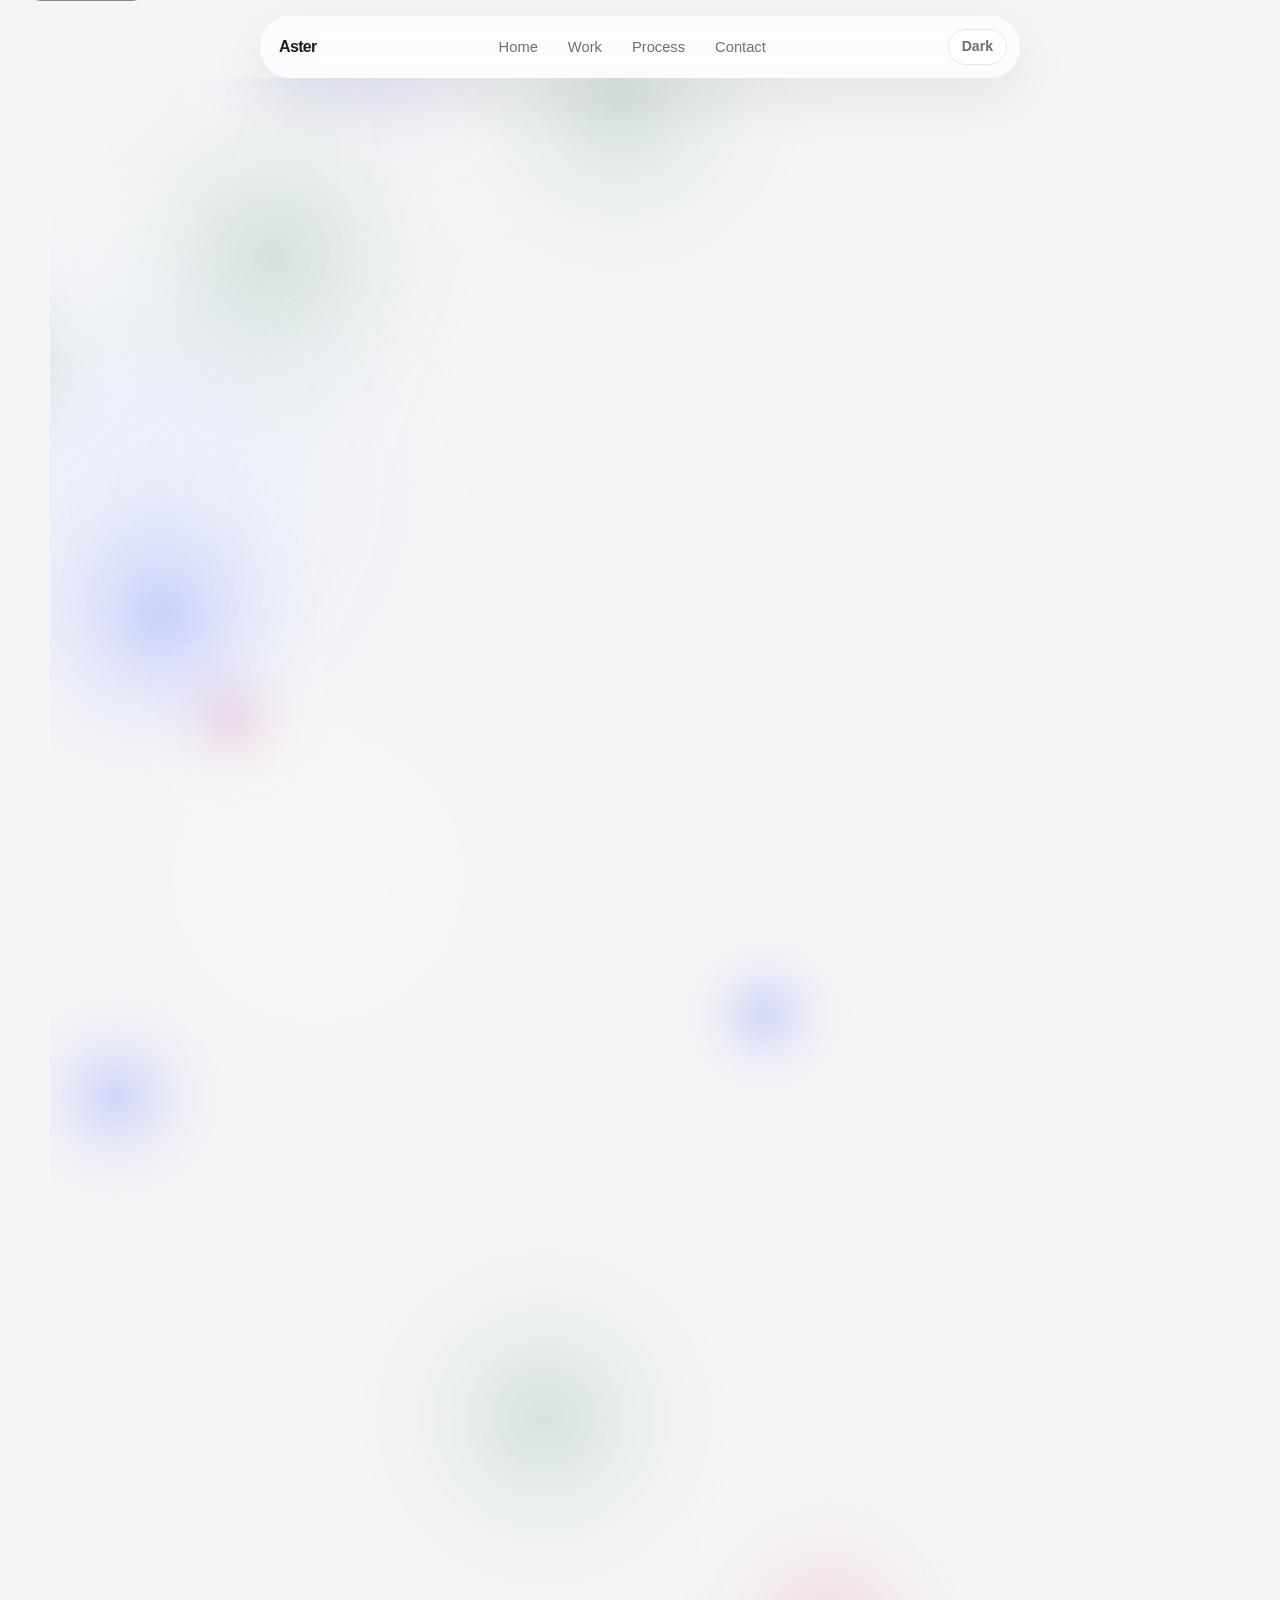
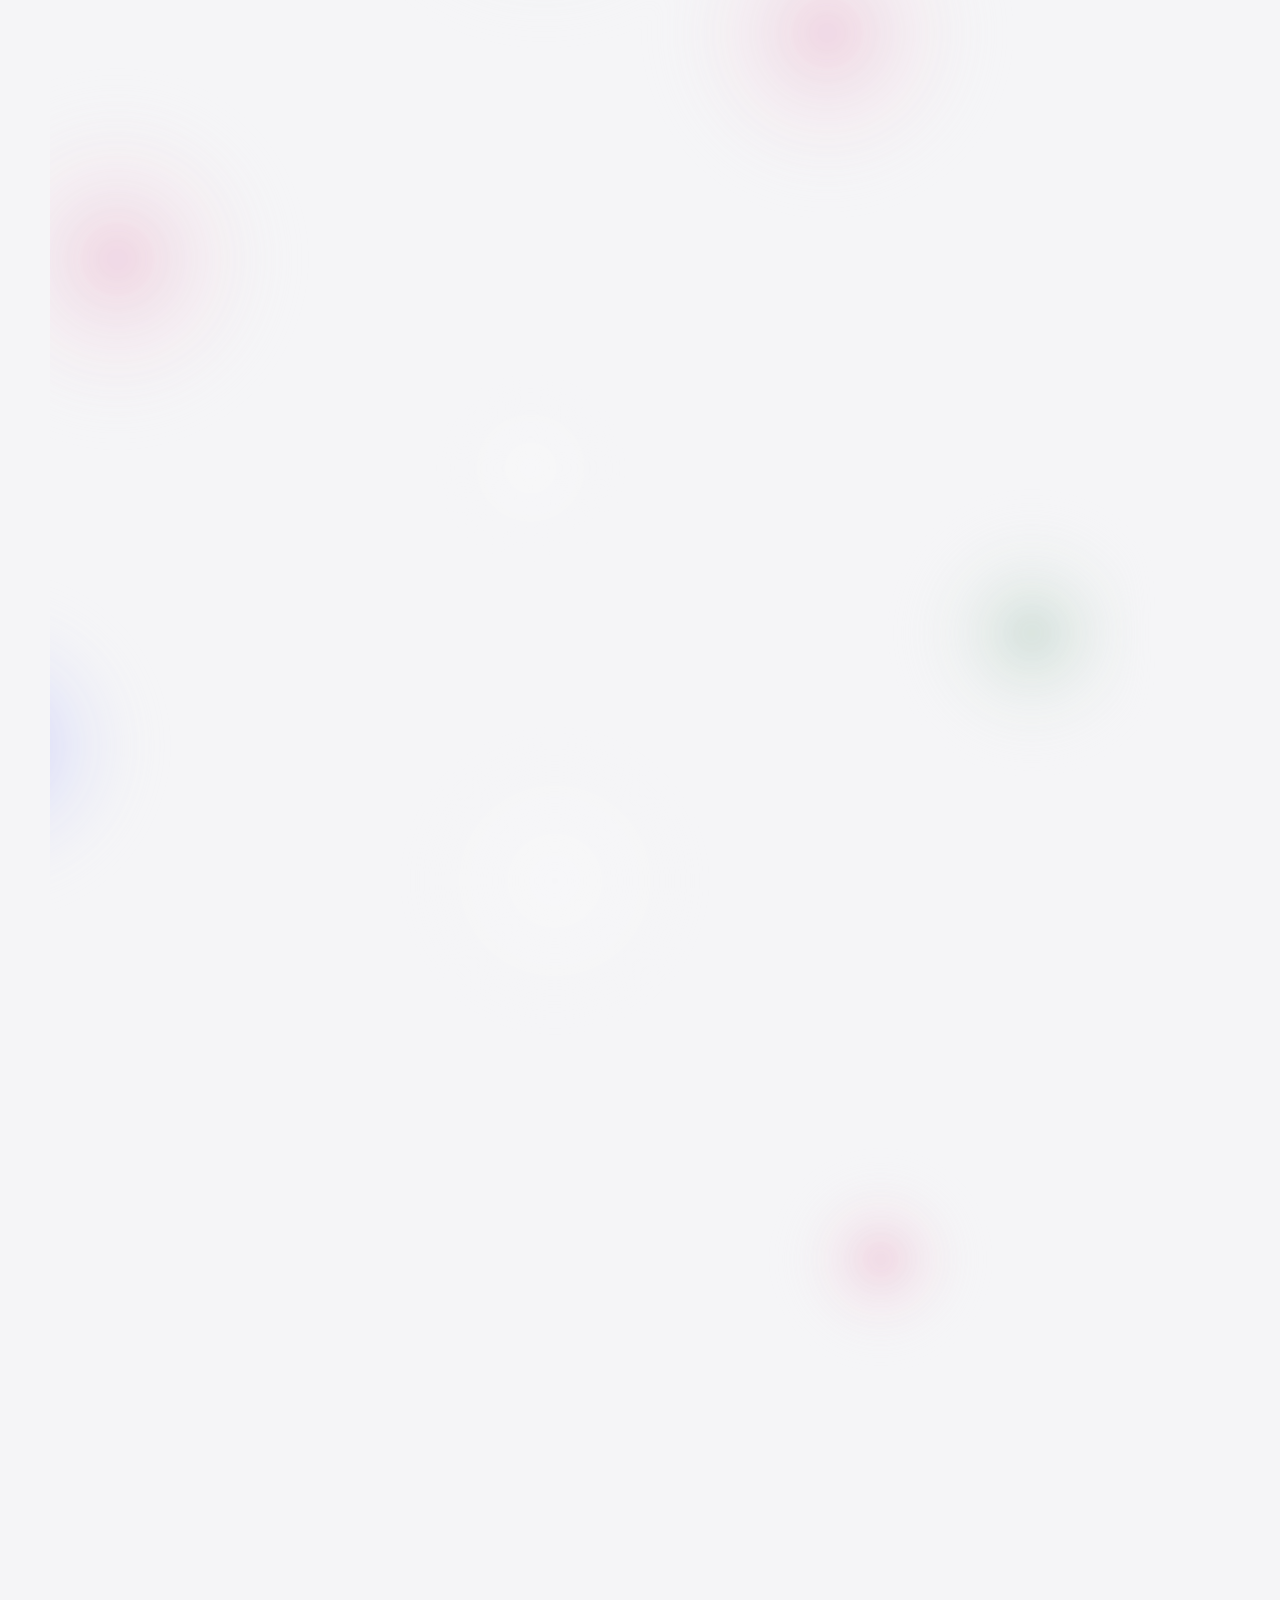
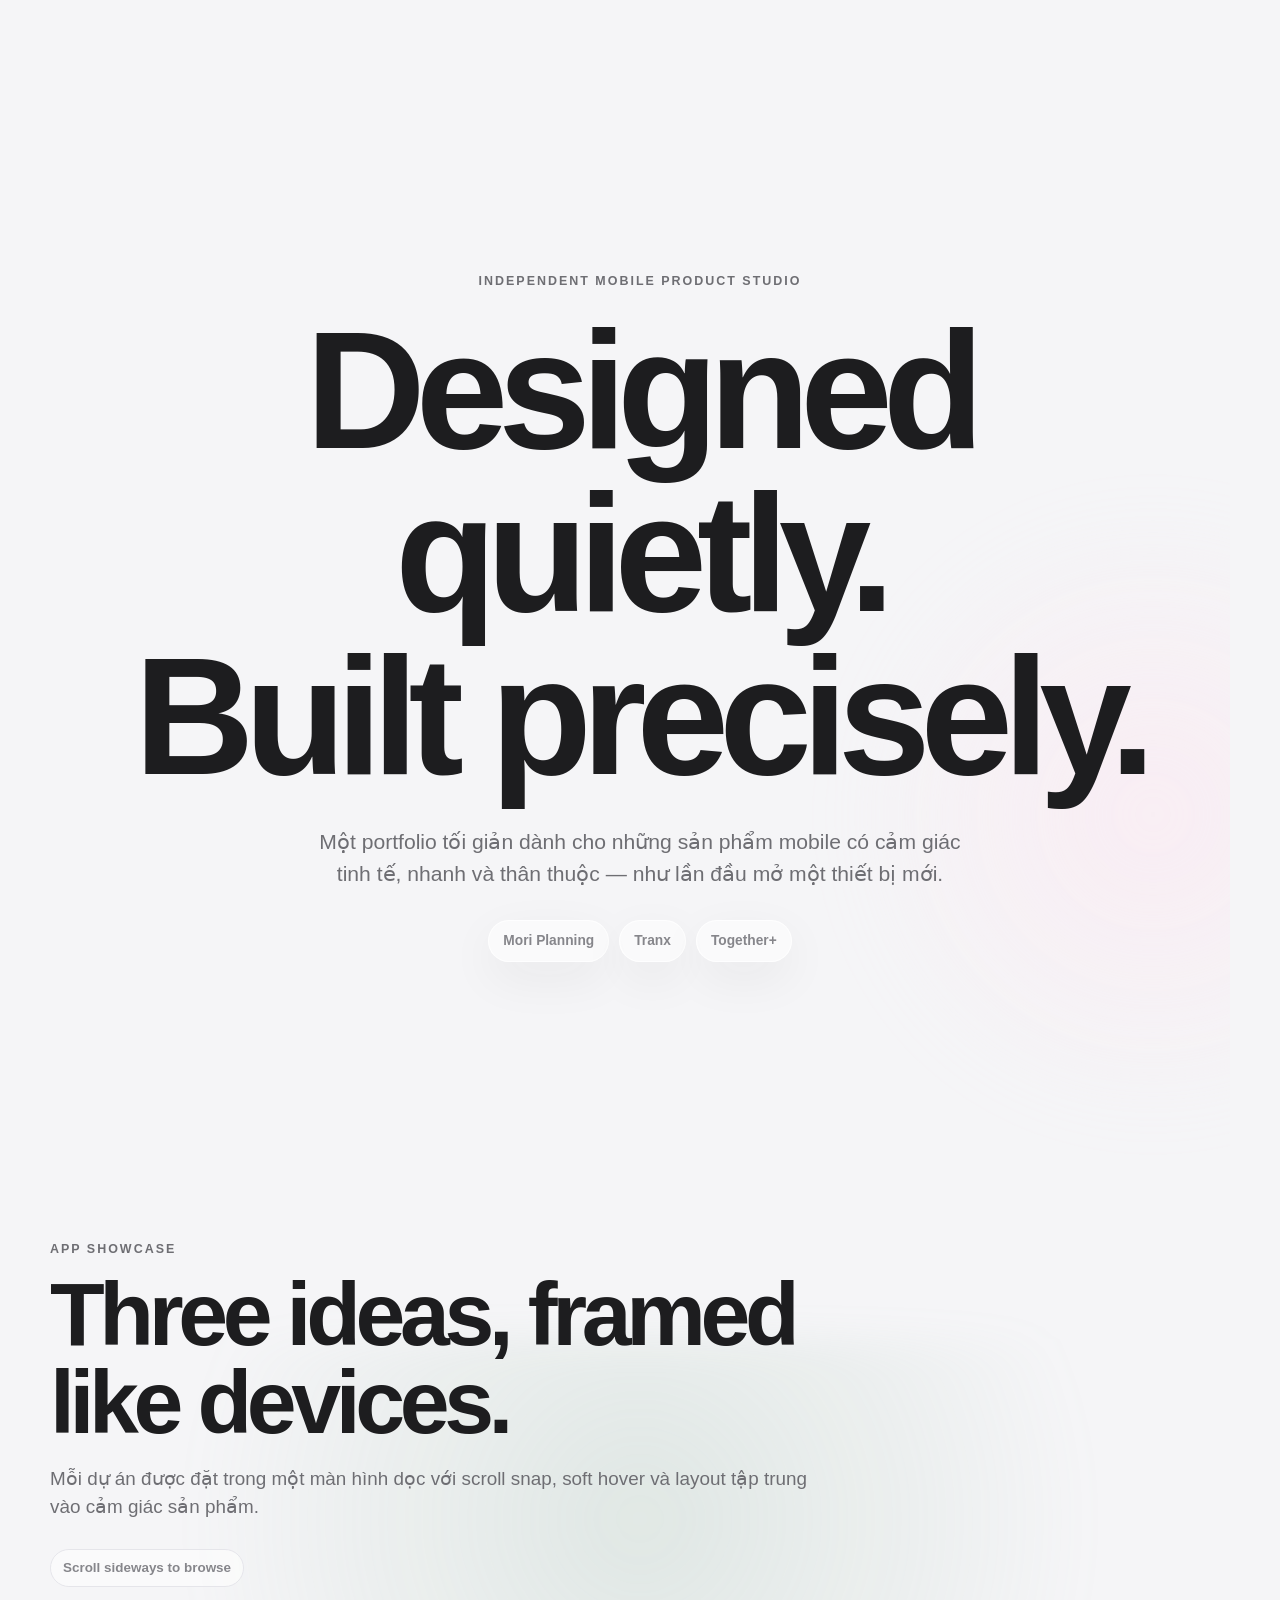
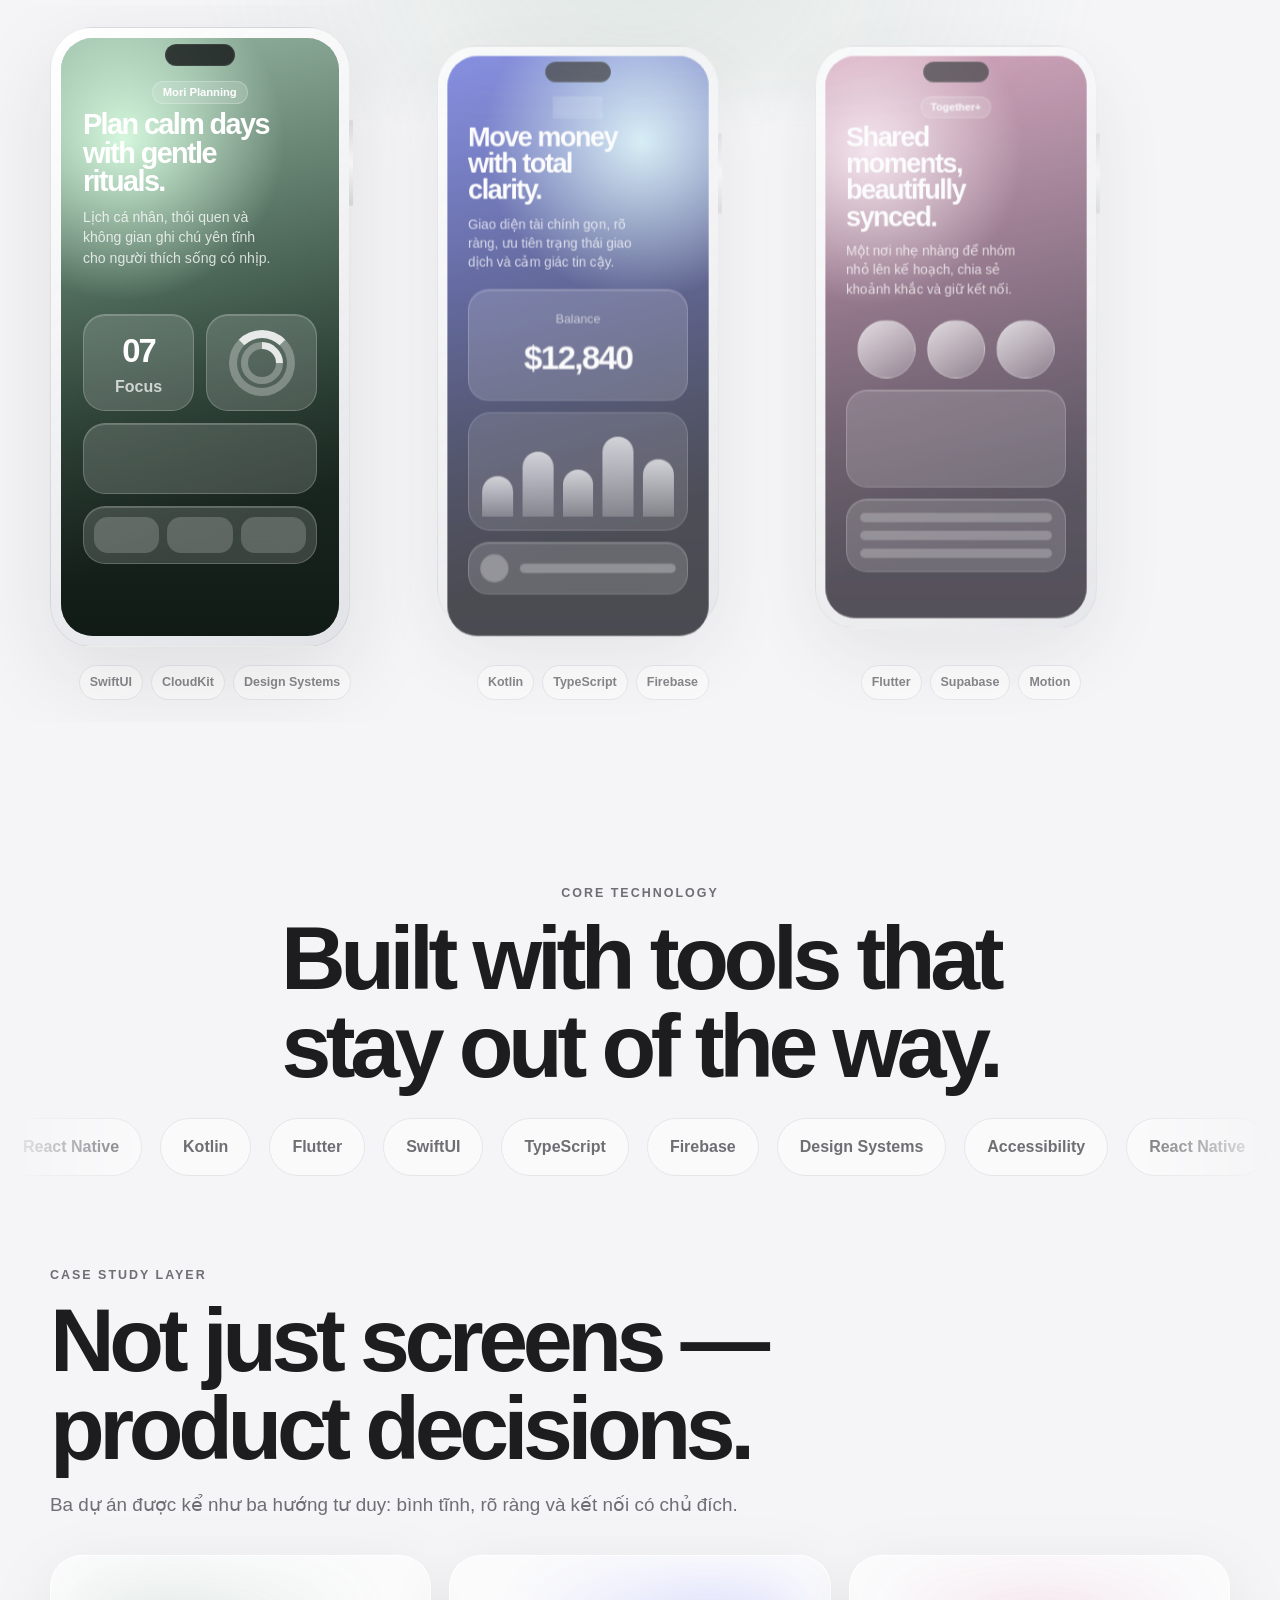
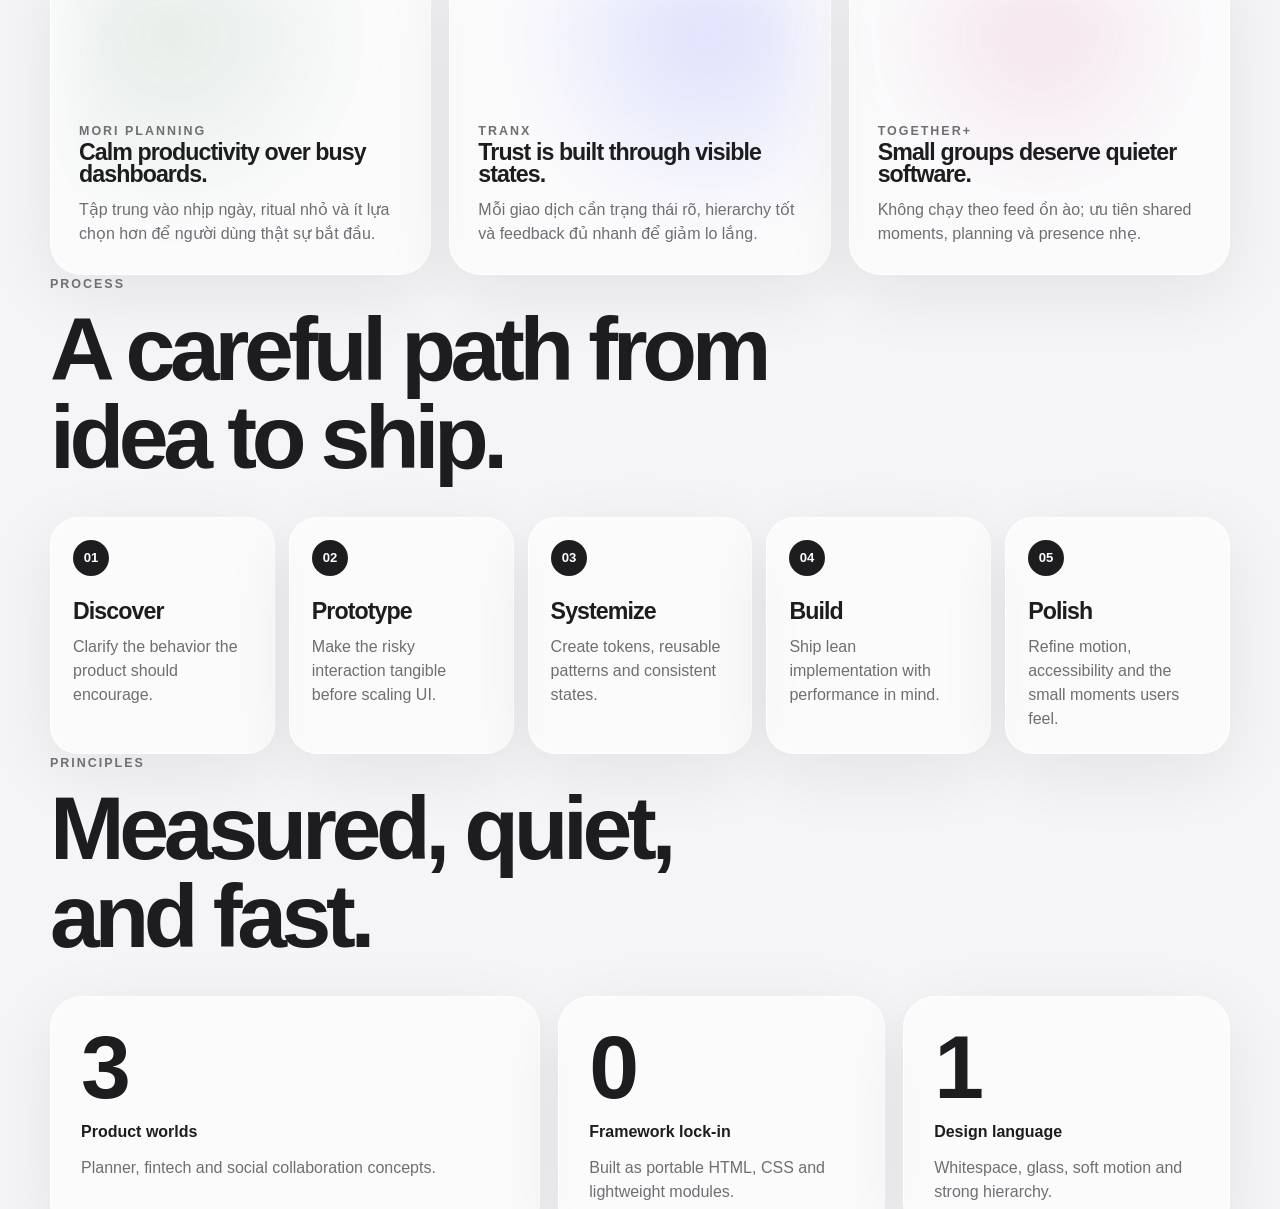
==== commit 71ac2148: "feat: add interactive hero canvas atmosphere" ====
--- a/index.html
+++ b/index.html
@@ -29,7 +29,8 @@
   </header>
 
   <main id="top">
-    <section class="hero section-shell" aria-labelledby="hero-title">
+    <section class="hero section-shell" aria-labelledby="hero-title" data-hero-canvas-root>
+      <canvas class="hero-canvas" data-hero-canvas aria-hidden="true"></canvas>
       <div class="ambient-orb ambient-orb--one" aria-hidden="true"></div>
       <div class="ambient-orb ambient-orb--two" aria-hidden="true"></div>
 
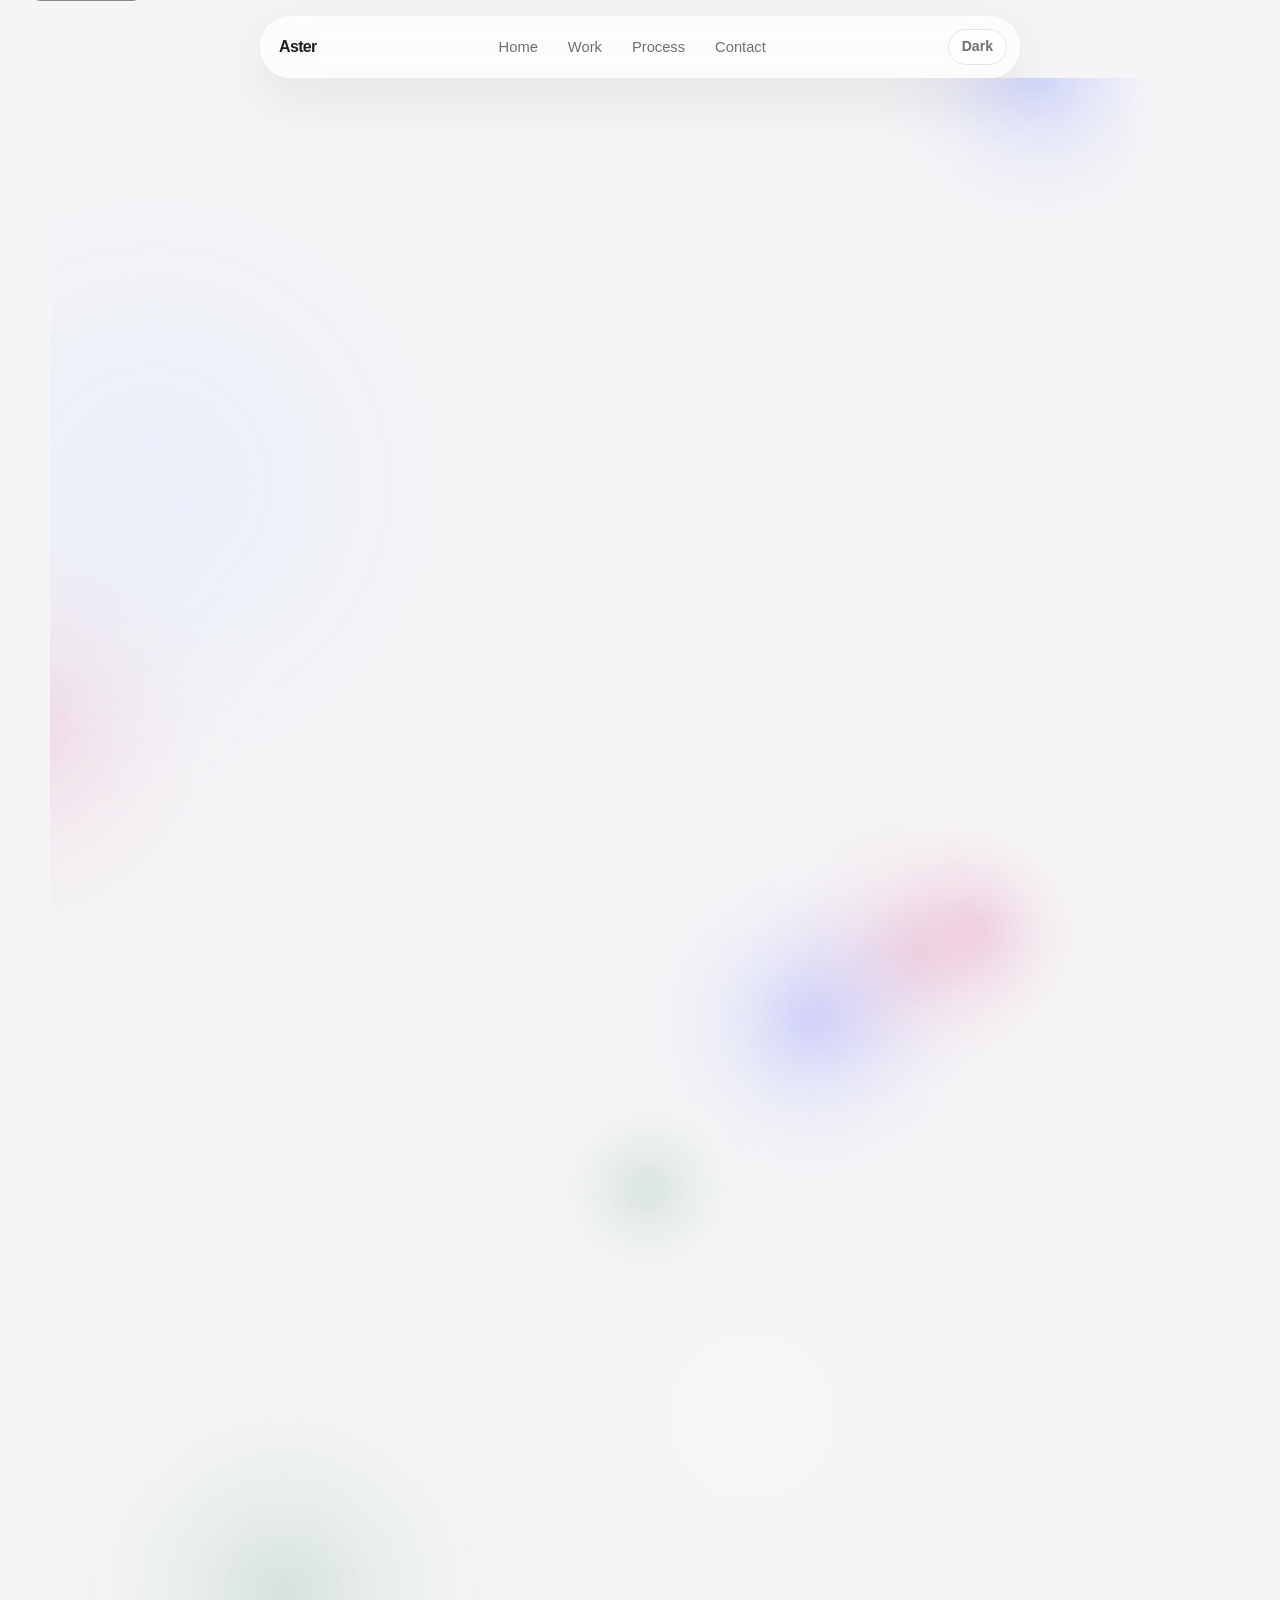
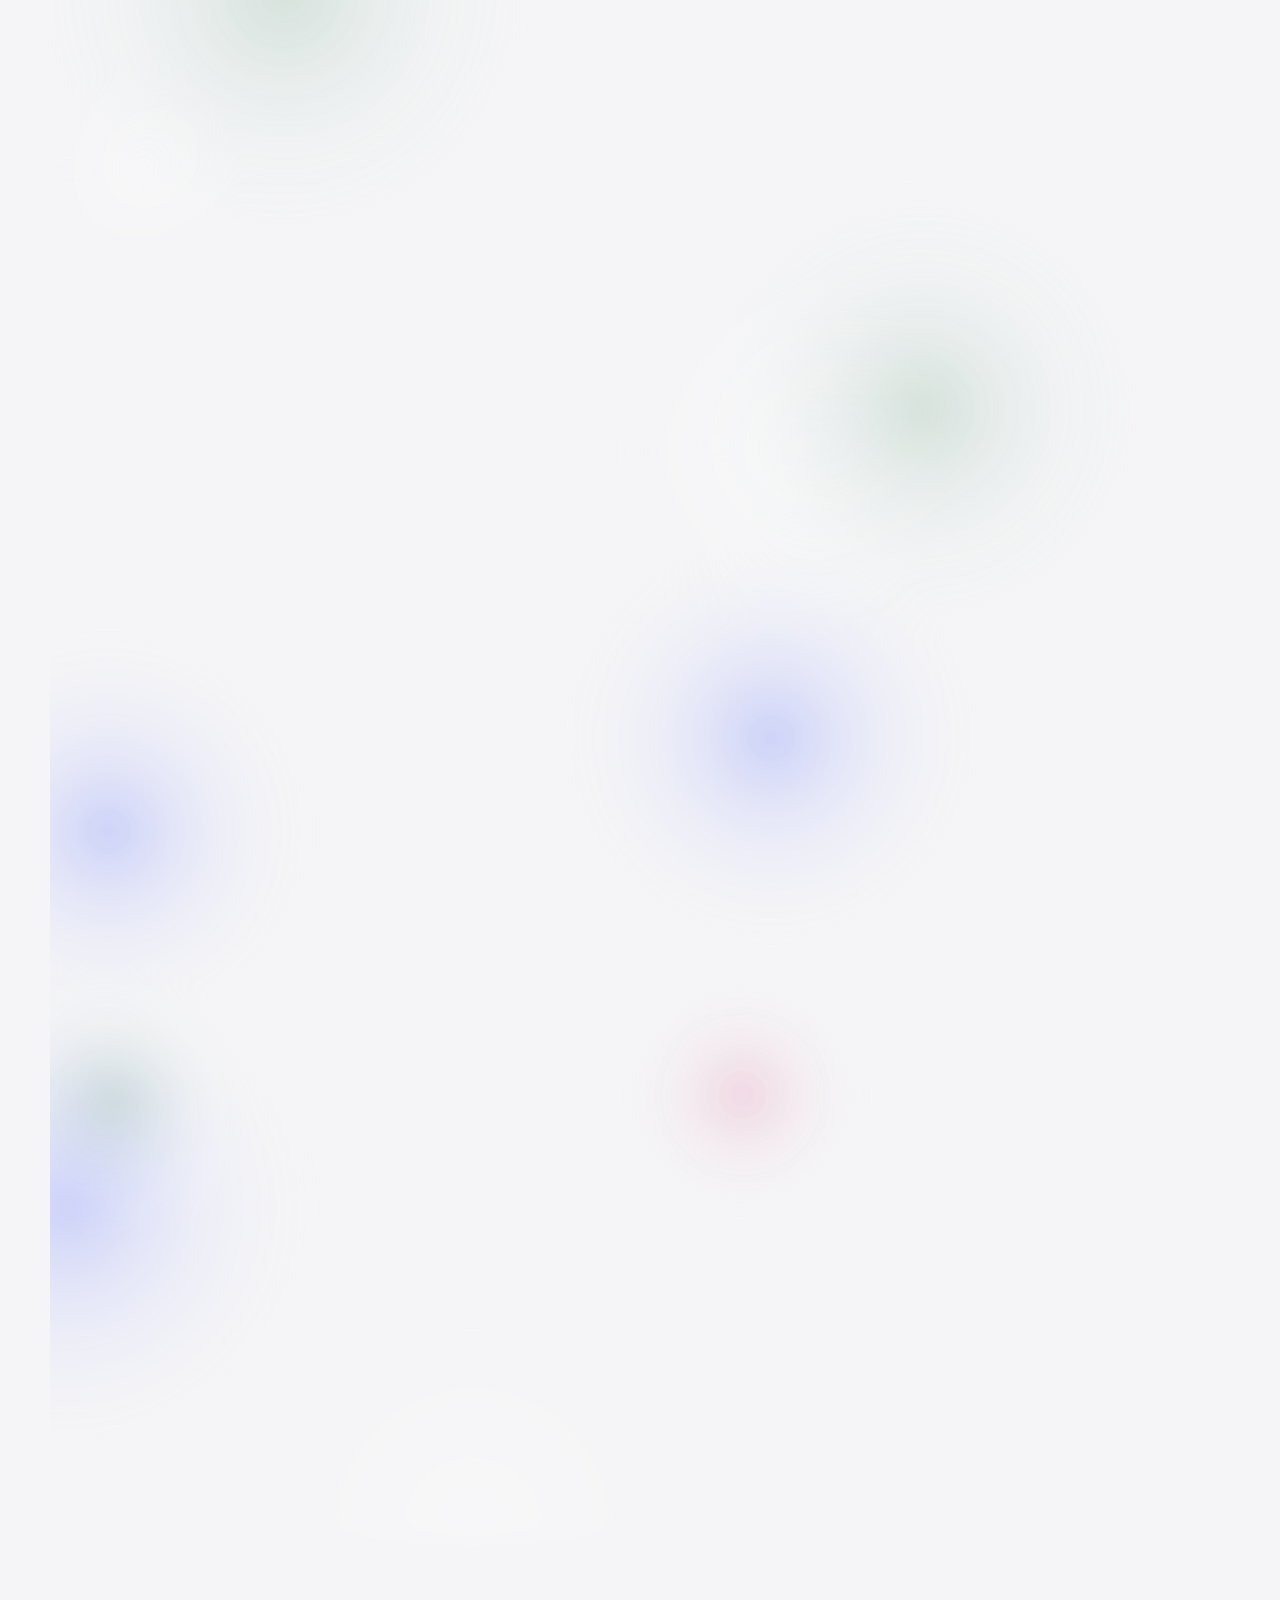
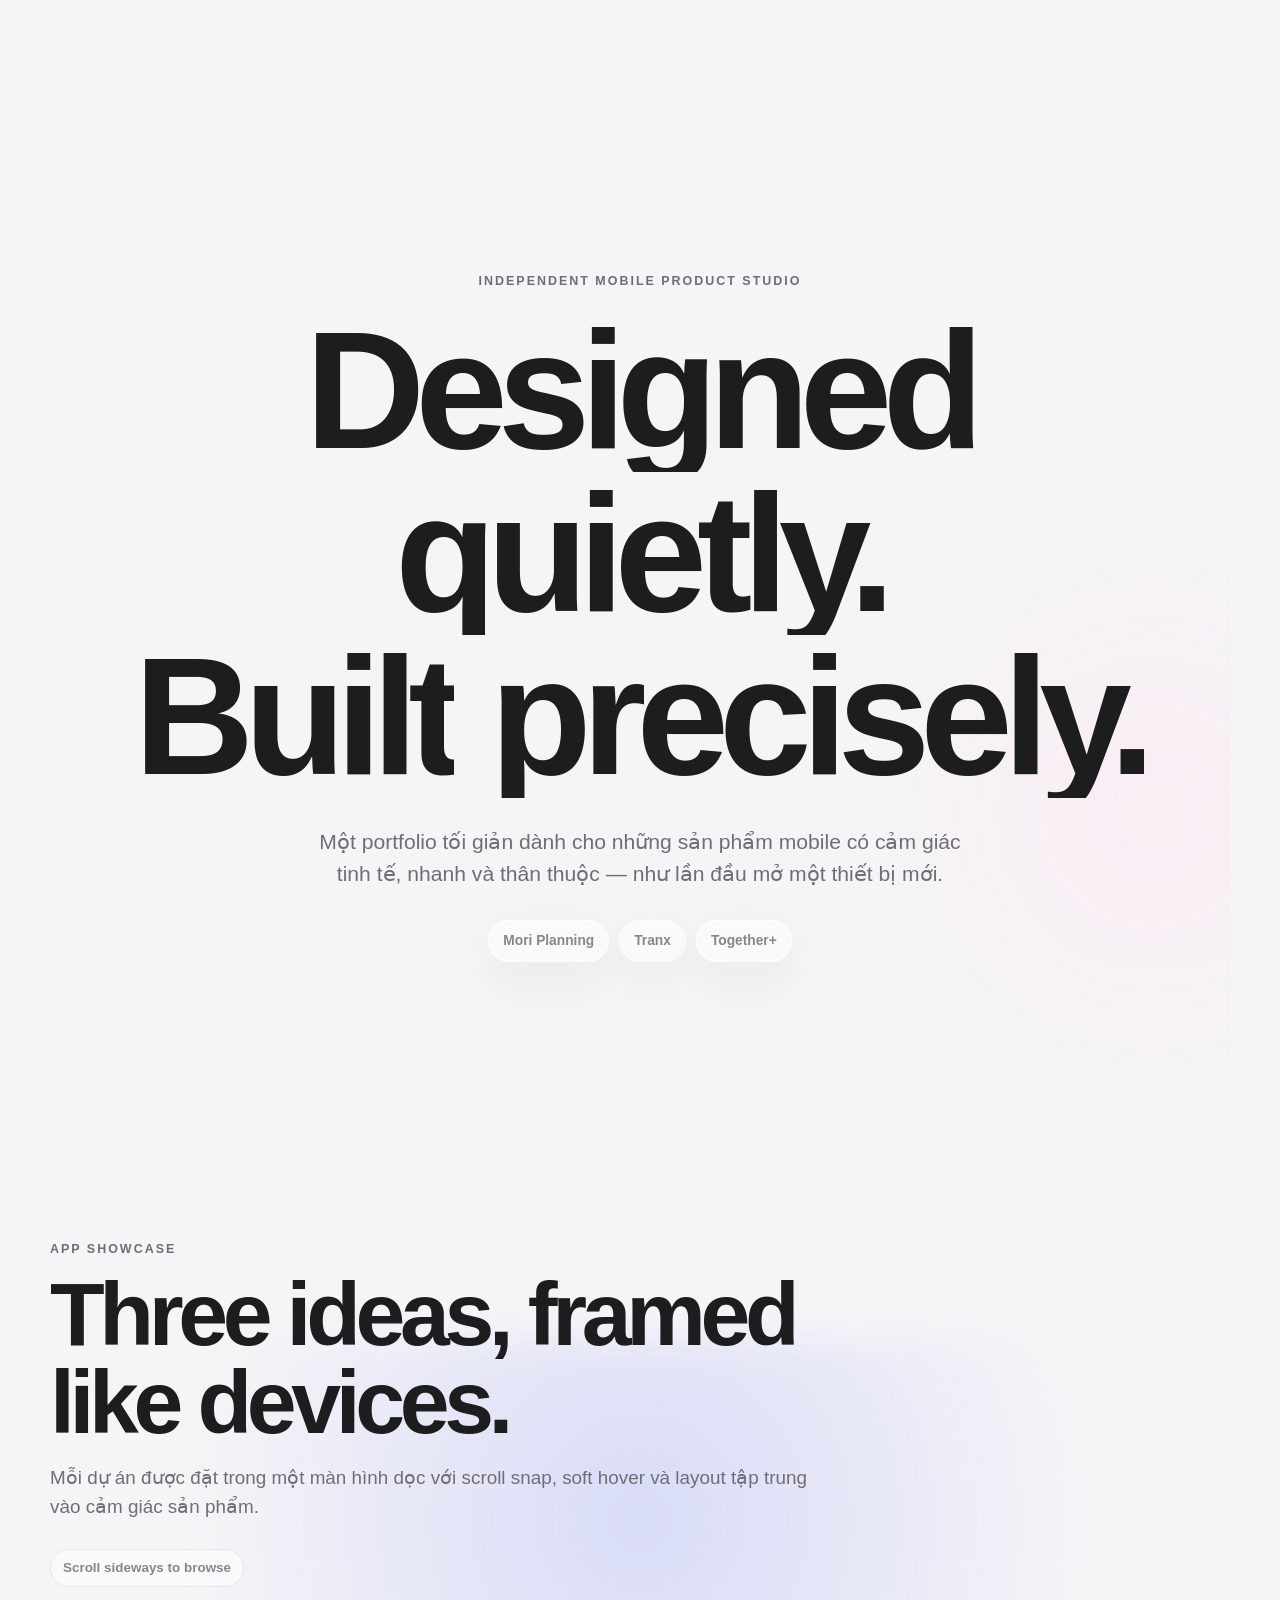
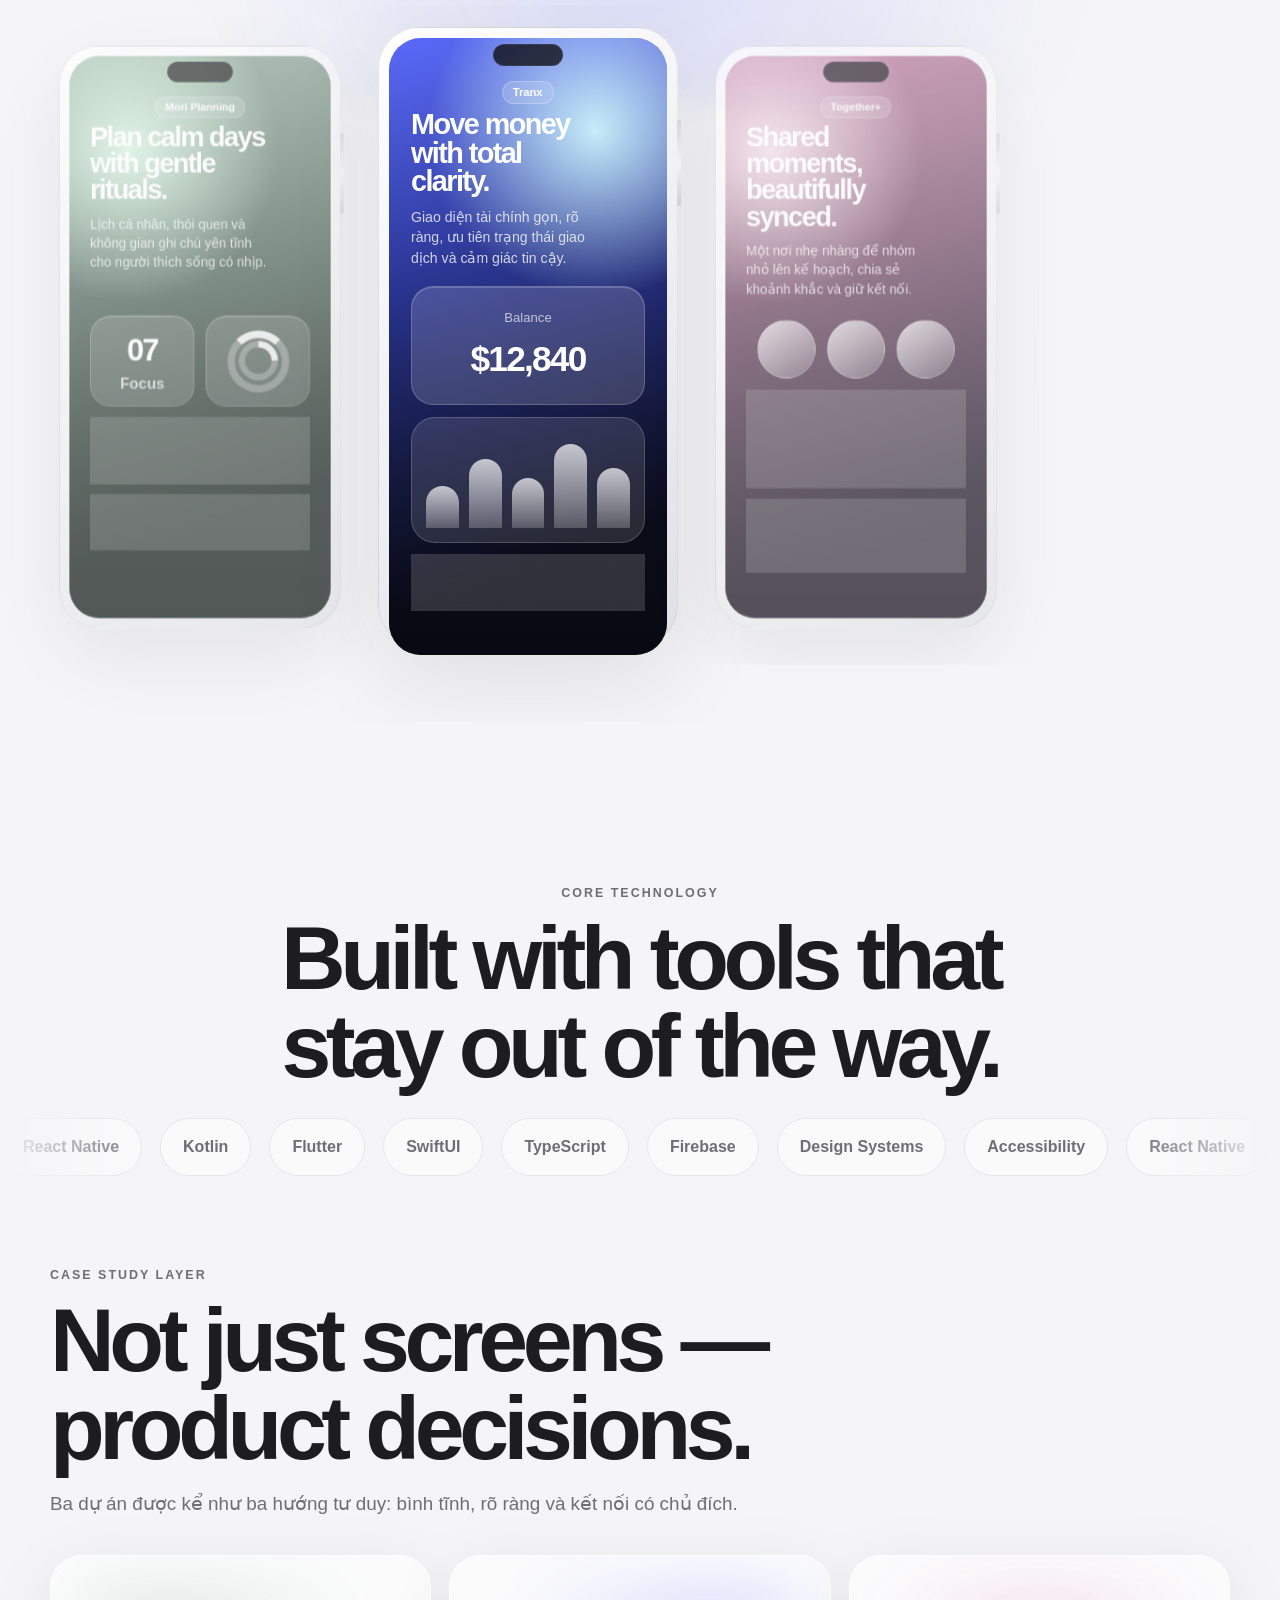
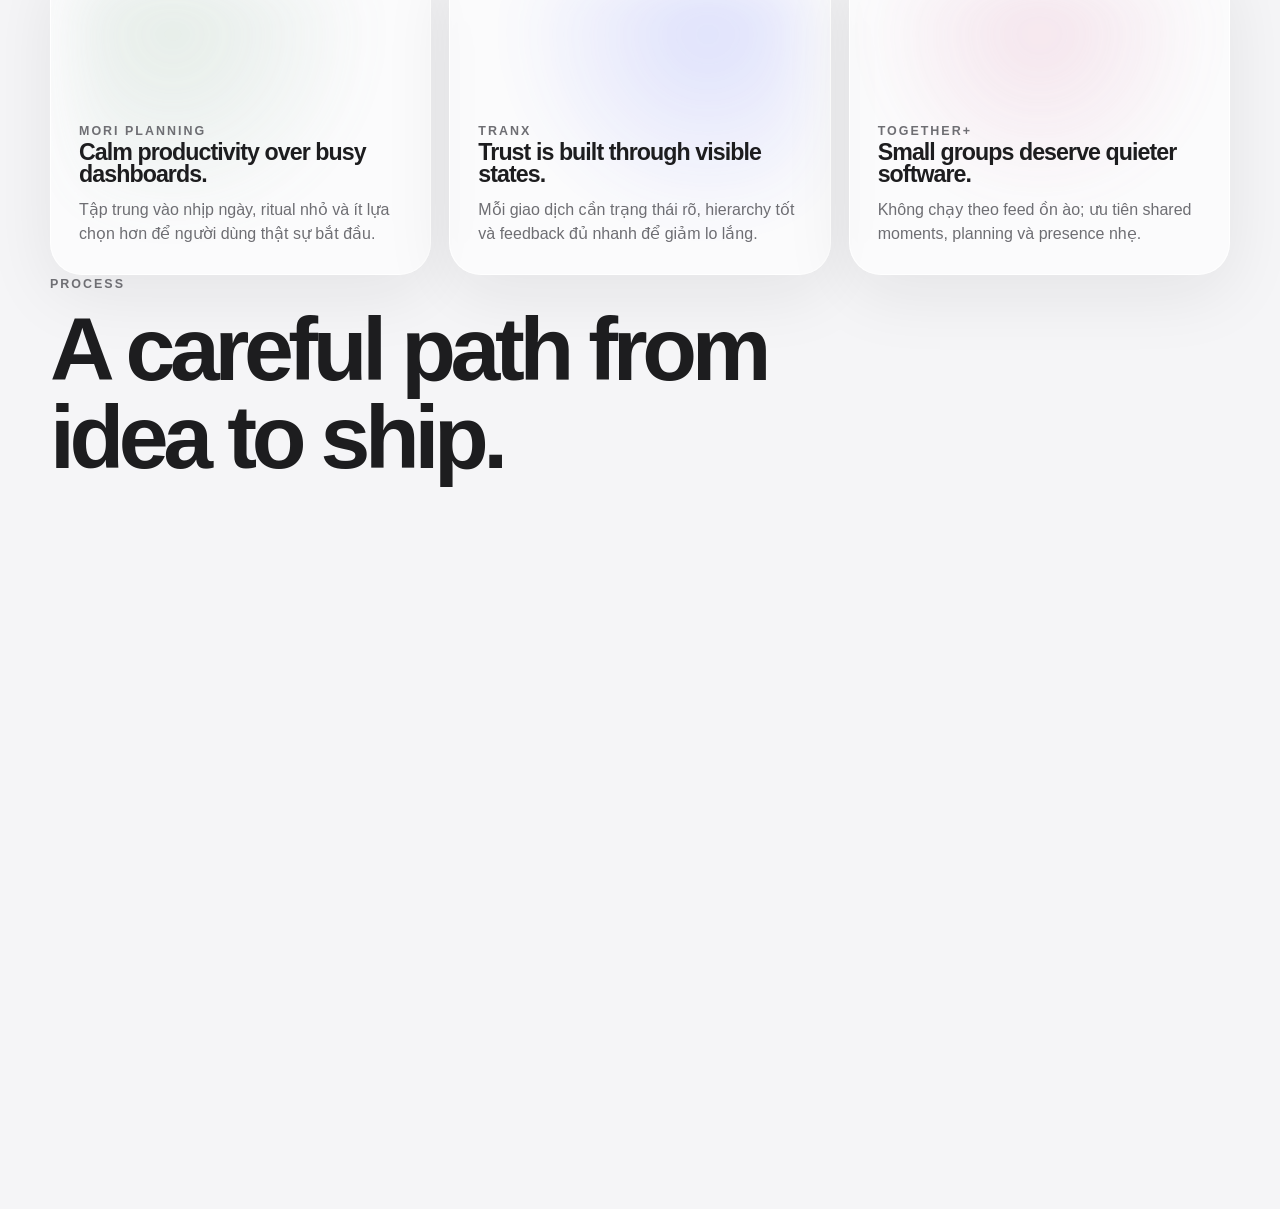
==== commit 003b0e4e: "feat: add advanced reveal and scroll effects" ====
--- a/index.html
+++ b/index.html
@@ -35,7 +35,7 @@
       <div class="ambient-orb ambient-orb--two" aria-hidden="true"></div>
 
       <p class="eyebrow reveal-up">Independent Mobile Product Studio</p>
-      <h1 id="hero-title" class="hero-title reveal-up reveal-delay-1">
+      <h1 id="hero-title" class="hero-title reveal-up reveal-delay-1" data-split>
         Designed quietly.<br />Built precisely.
       </h1>
       <p class="hero-copy reveal-up reveal-delay-2">
@@ -49,7 +49,7 @@
     </section>
 
     <section id="projects" class="projects section-shell" aria-labelledby="projects-title">
-      <div class="section-heading" data-reveal>
+      <div class="section-heading" data-reveal data-parallax="0.06">
         <p class="eyebrow">App Showcase</p>
         <h2 id="projects-title">Three ideas, framed like devices.</h2>
         <p>
@@ -76,7 +76,7 @@
 
 
     <section class="case-studies section-shell" aria-labelledby="case-title">
-      <div class="section-heading" data-reveal>
+      <div class="section-heading" data-reveal data-parallax="0.06">
         <p class="eyebrow">Case Study Layer</p>
         <h2 id="case-title">Not just screens — product decisions.</h2>
         <p>Ba dự án được kể như ba hướng tư duy: bình tĩnh, rõ ràng và kết nối có chủ đích.</p>
@@ -85,7 +85,7 @@
     </section>
 
     <section class="process section-shell" aria-labelledby="process-title">
-      <div class="section-heading" data-reveal>
+      <div class="section-heading" data-reveal data-parallax="0.06">
         <p class="eyebrow">Process</p>
         <h2 id="process-title">A careful path from idea to ship.</h2>
       </div>
@@ -99,7 +99,7 @@
     </section>
 
     <section class="metrics section-shell" aria-labelledby="metrics-title">
-      <div class="section-heading" data-reveal>
+      <div class="section-heading" data-reveal data-parallax="0.06">
         <p class="eyebrow">Principles</p>
         <h2 id="metrics-title">Measured, quiet, and fast.</h2>
       </div>
@@ -112,7 +112,7 @@
 
 
     <section class="site-map section-shell" aria-labelledby="site-map-title">
-      <div class="section-heading" data-reveal>
+      <div class="section-heading" data-reveal data-parallax="0.06">
         <p class="eyebrow">Explore More</p>
         <h2 id="site-map-title">Go deeper than the landing page.</h2>
         <p>Trang chính giới thiệu cảm giác tổng thể; các trang phụ cho phép bạn thao tác, lọc case study và xem playbook phát triển sản phẩm.</p>
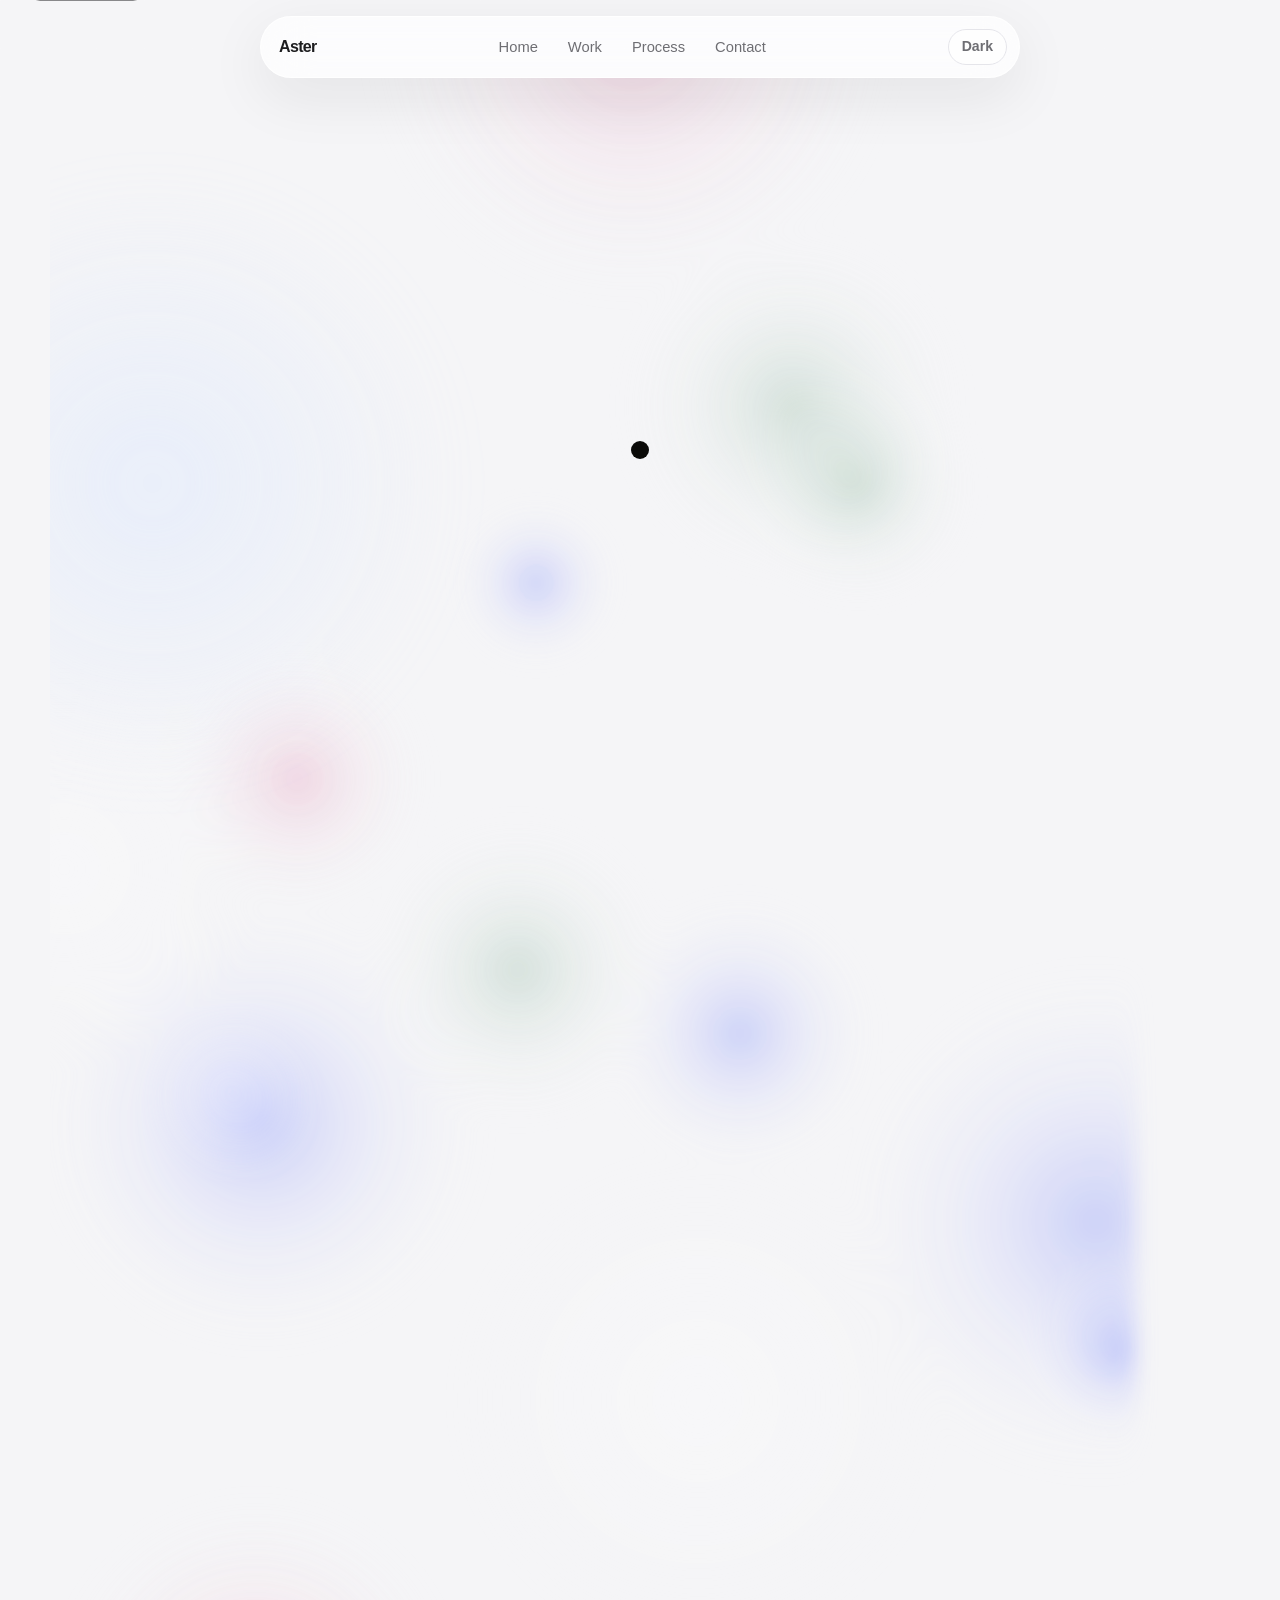
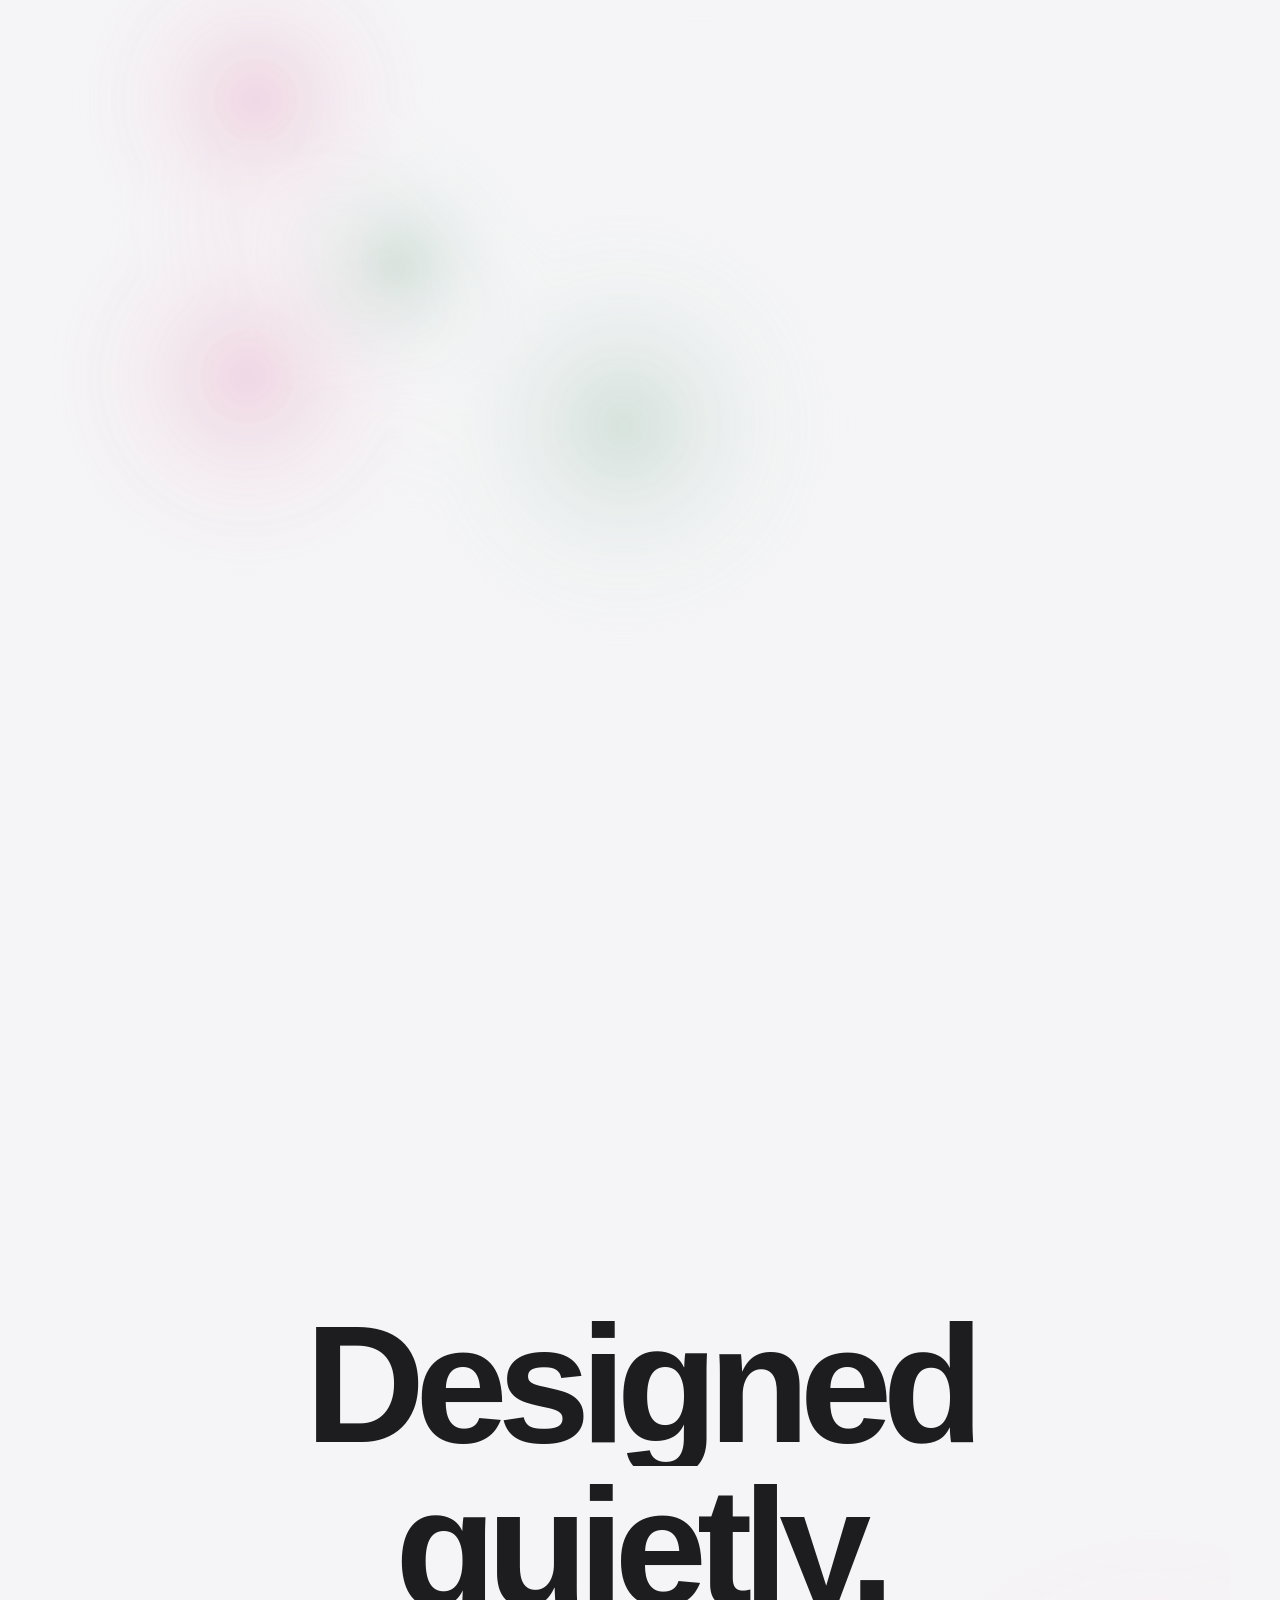
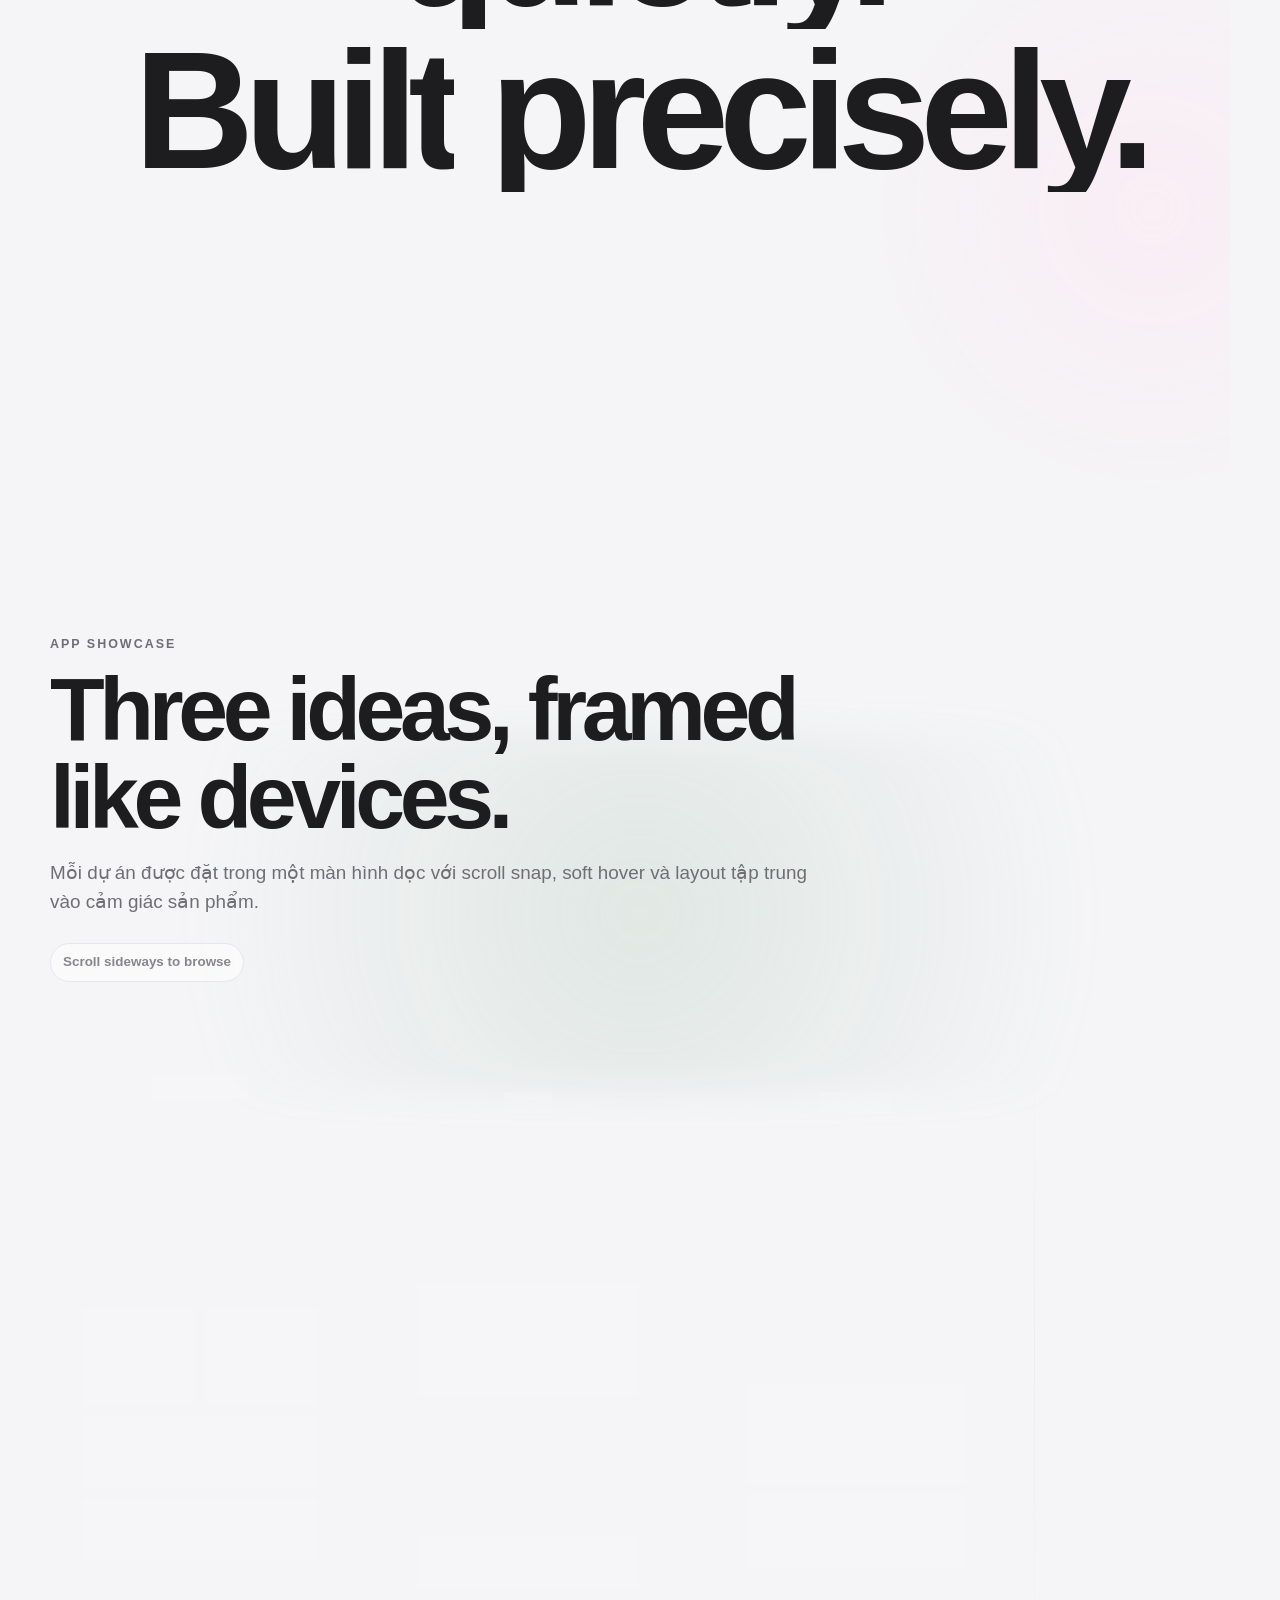
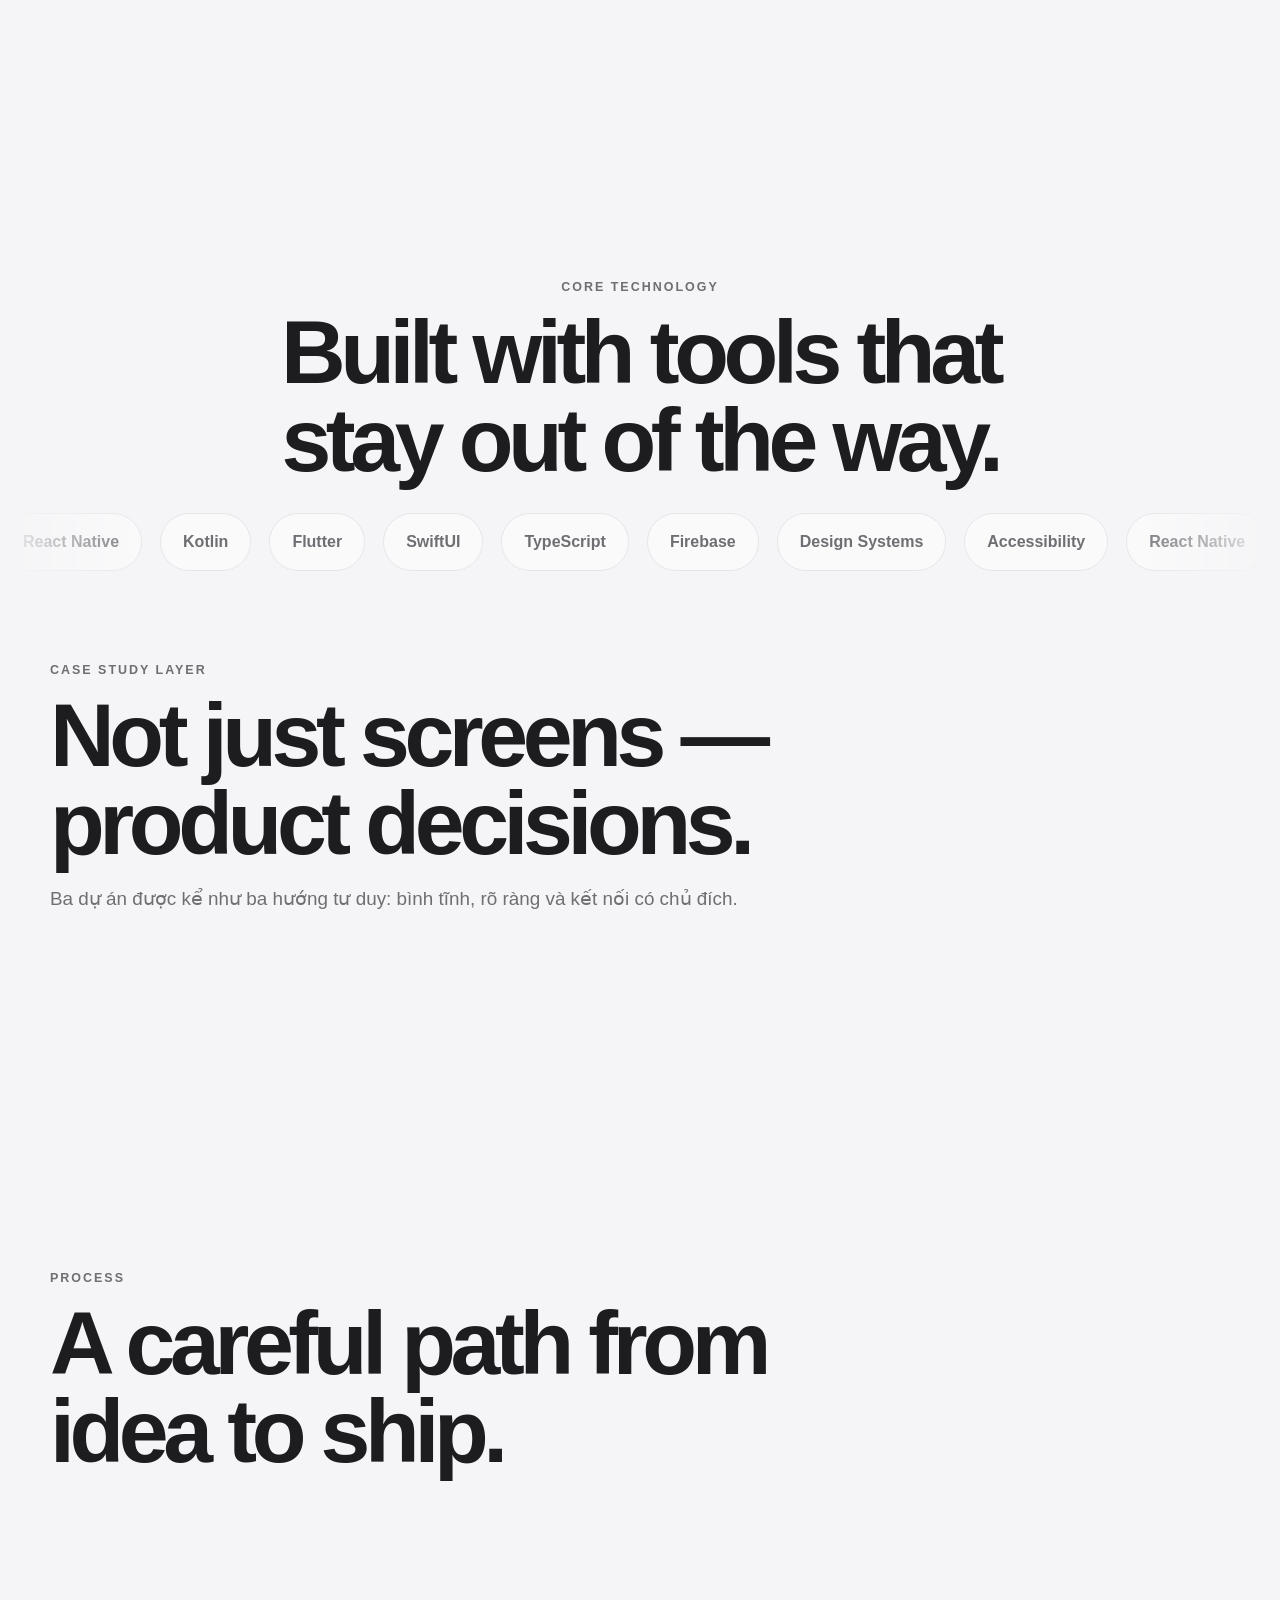
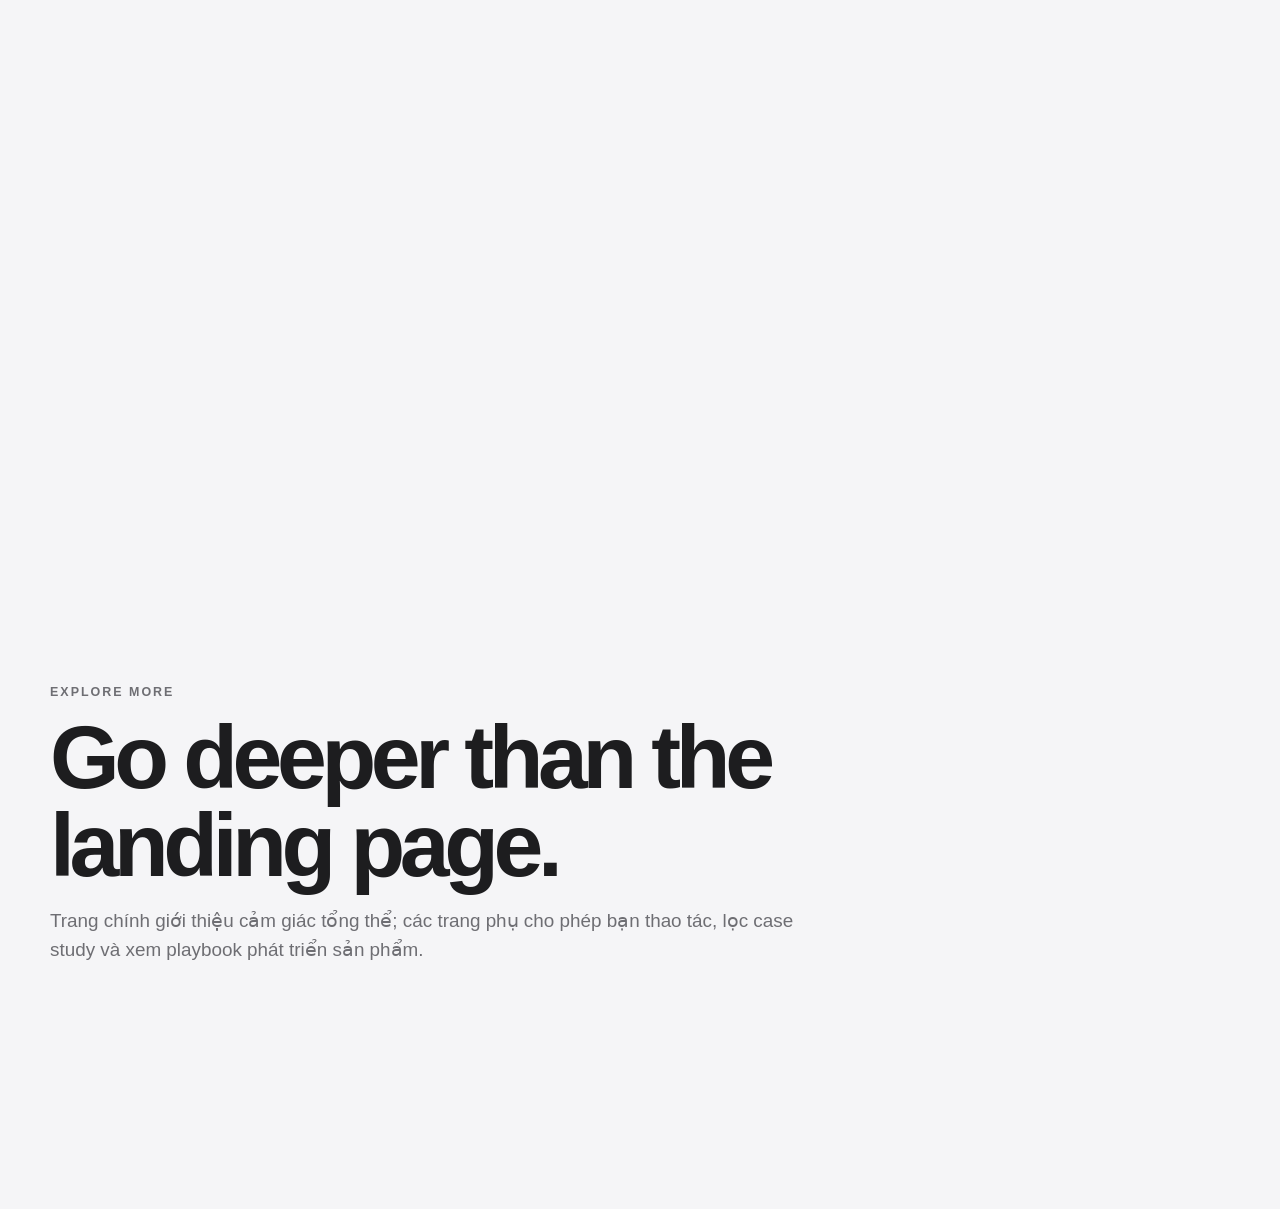
==== commit 36eb6a11: "feat: add morphing custom cursor" ====
--- a/index.html
+++ b/index.html
@@ -118,13 +118,13 @@
         <p>Trang chính giới thiệu cảm giác tổng thể; các trang phụ cho phép bạn thao tác, lọc case study và xem playbook phát triển sản phẩm.</p>
       </div>
       <div class="route-grid">
-        <a class="route-card" href="work.html" data-reveal>
+        <a class="route-card" href="work.html" data-cursor-label="Enter" data-reveal>
           <span>01</span>
           <h3>Work Lab</h3>
           <p>Filter case studies, expand notes, and compare product decisions.</p>
           <strong>Open work →</strong>
         </a>
-        <a class="route-card" href="process.html" data-reveal>
+        <a class="route-card" href="process.html" data-cursor-label="Enter" data-reveal>
           <span>02</span>
           <h3>Process Playbook</h3>
           <p>Switch phases and use a readiness checklist before launch.</p>
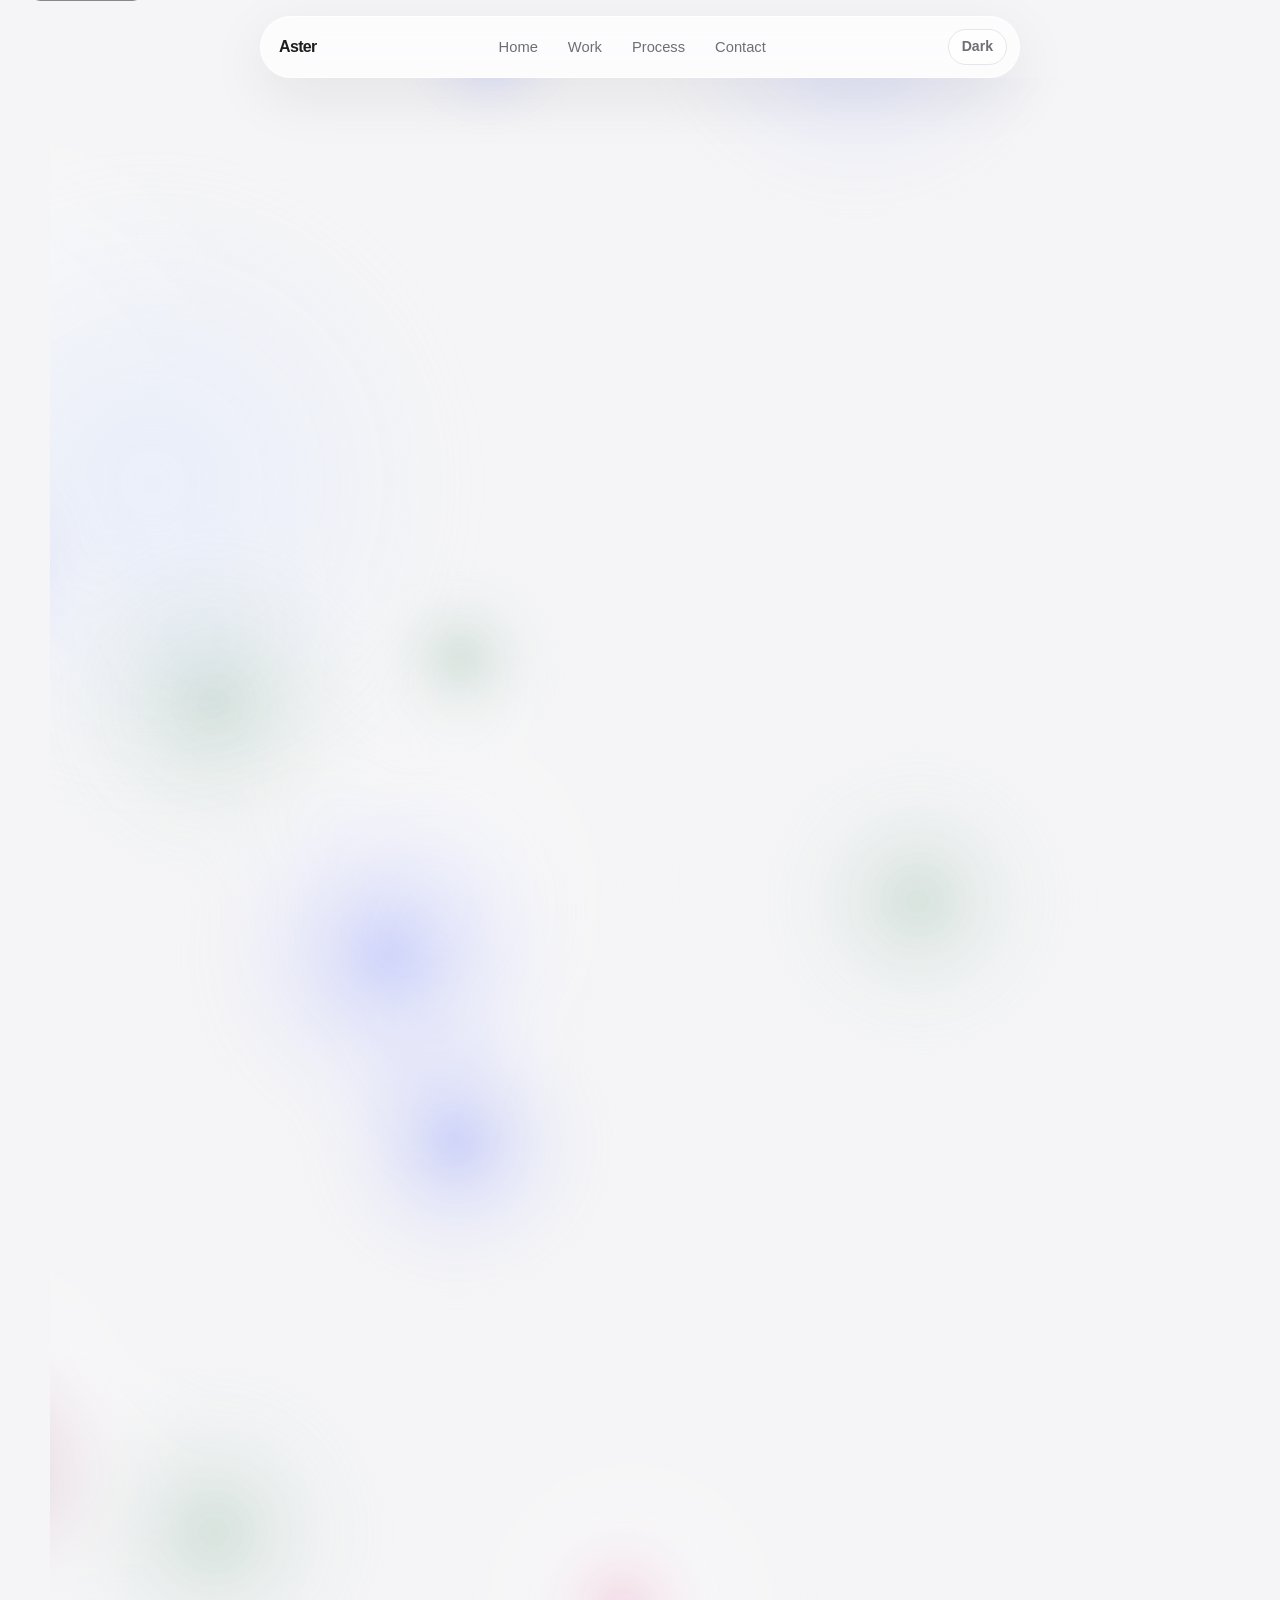
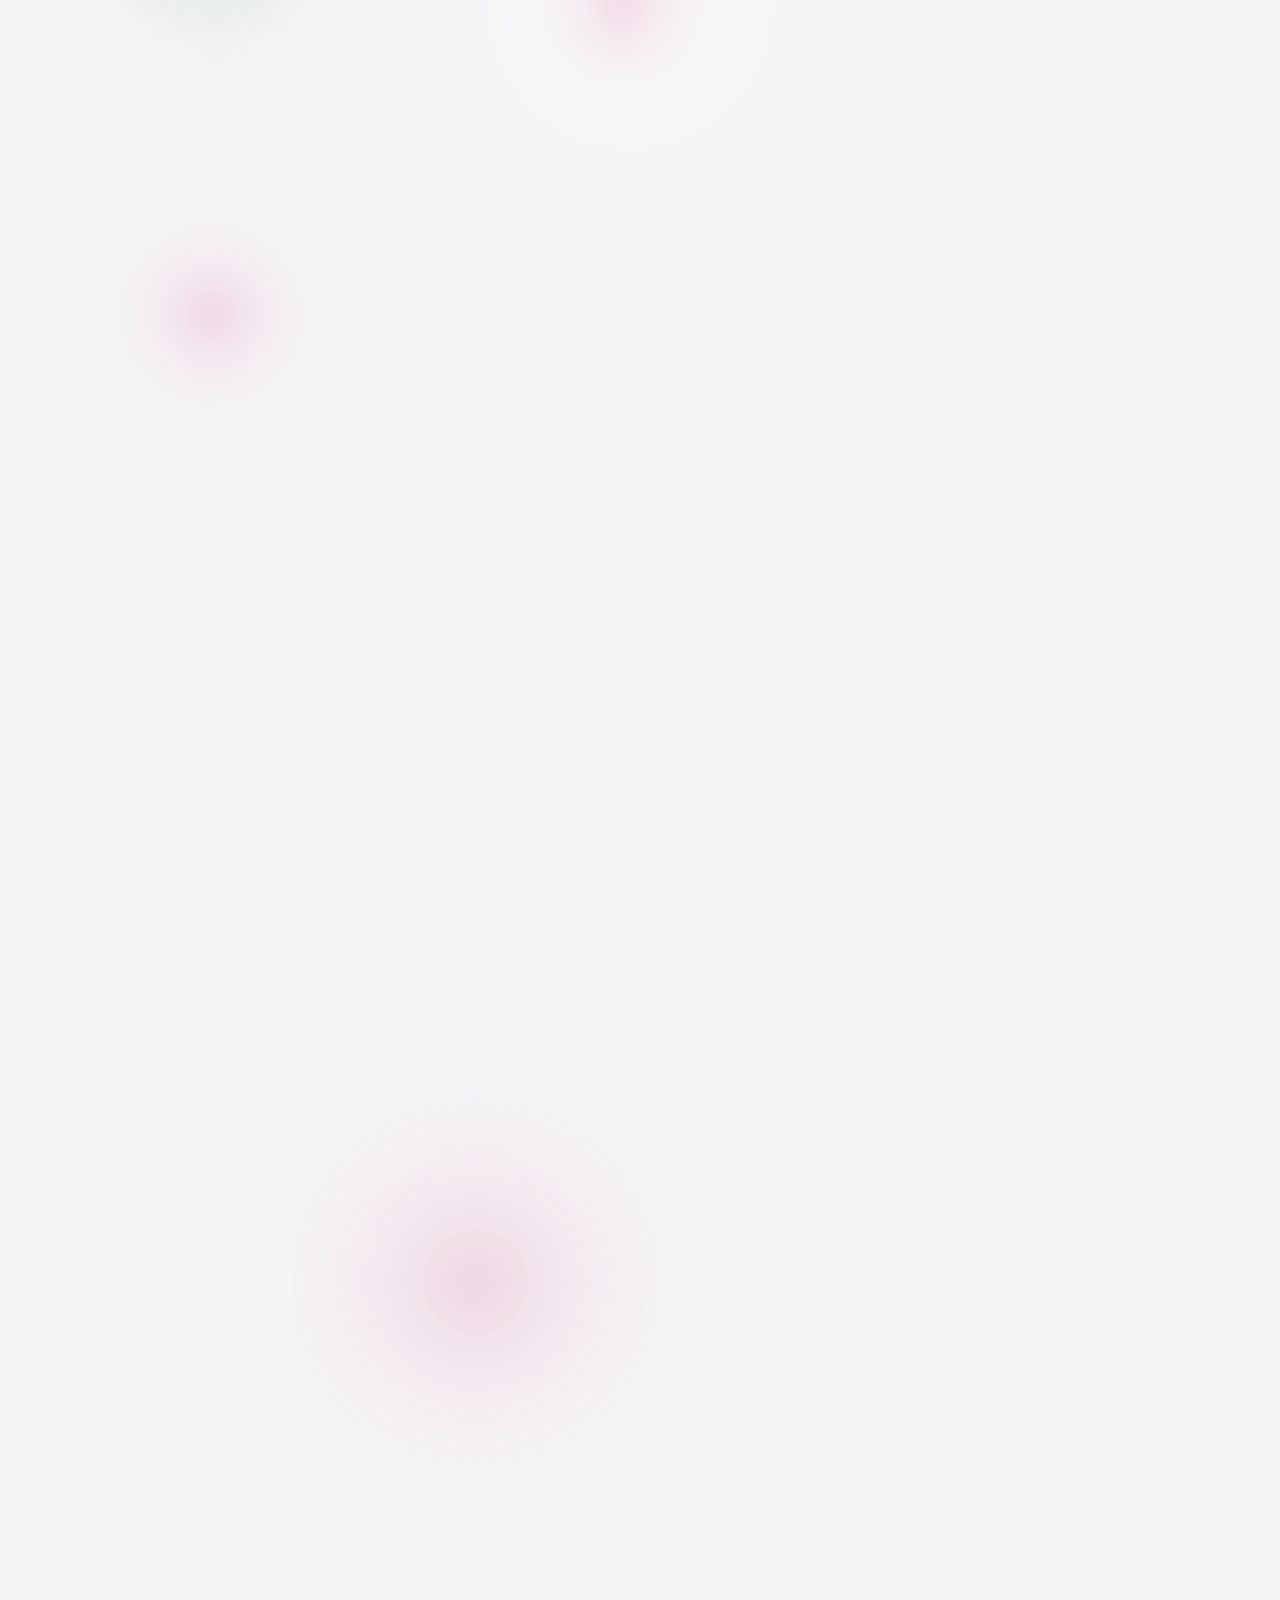
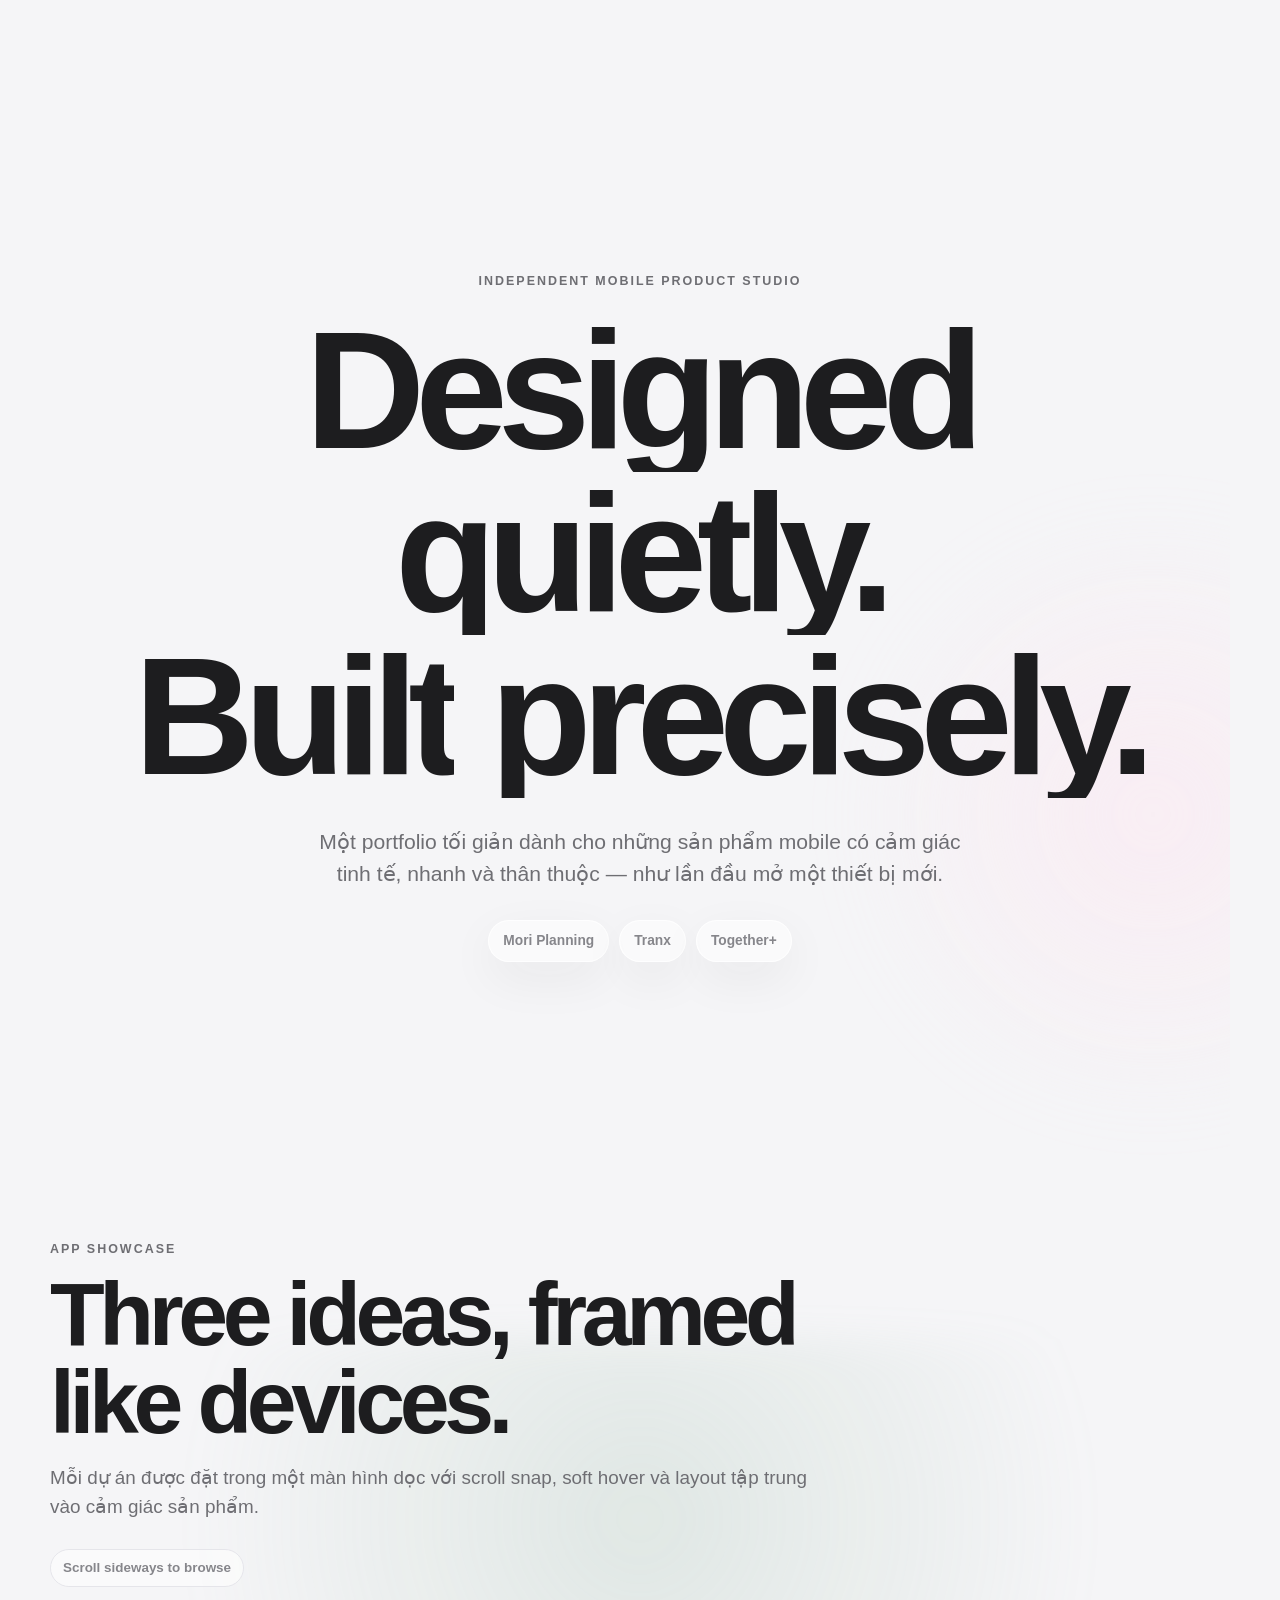
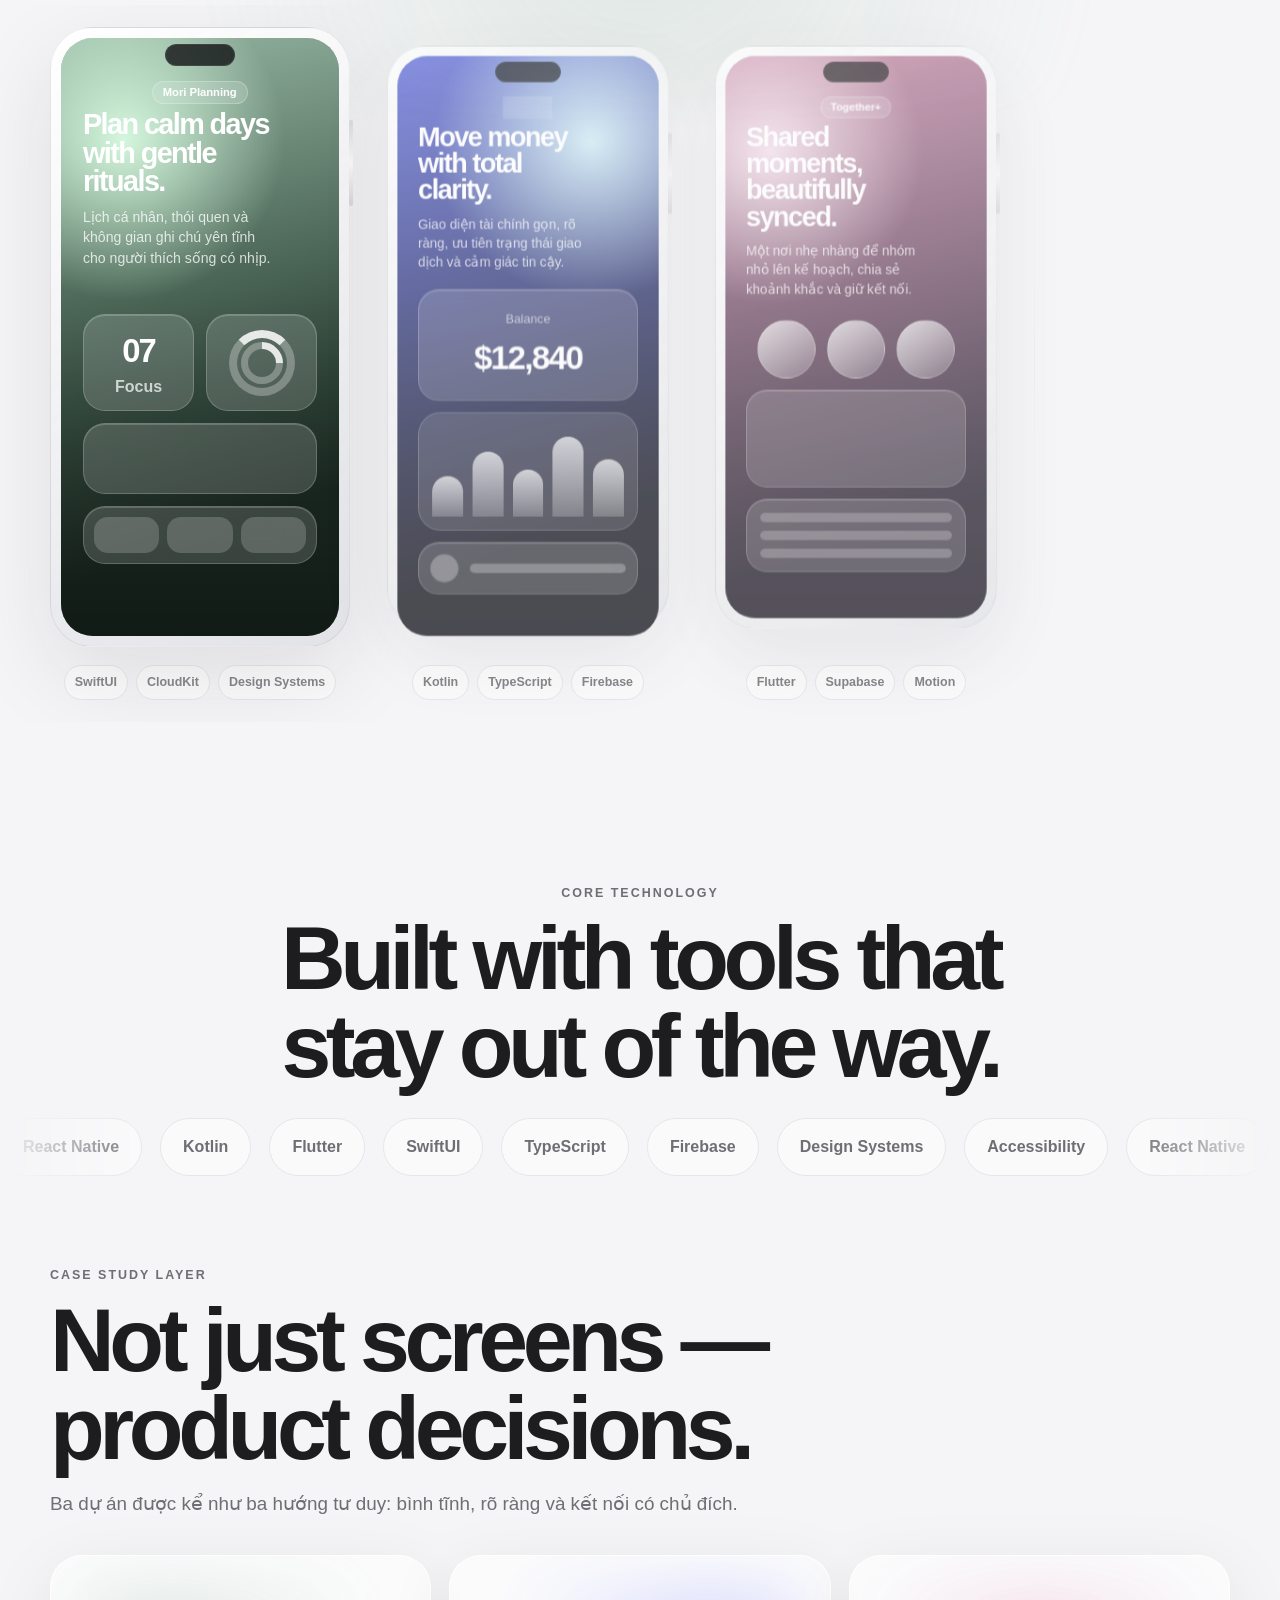
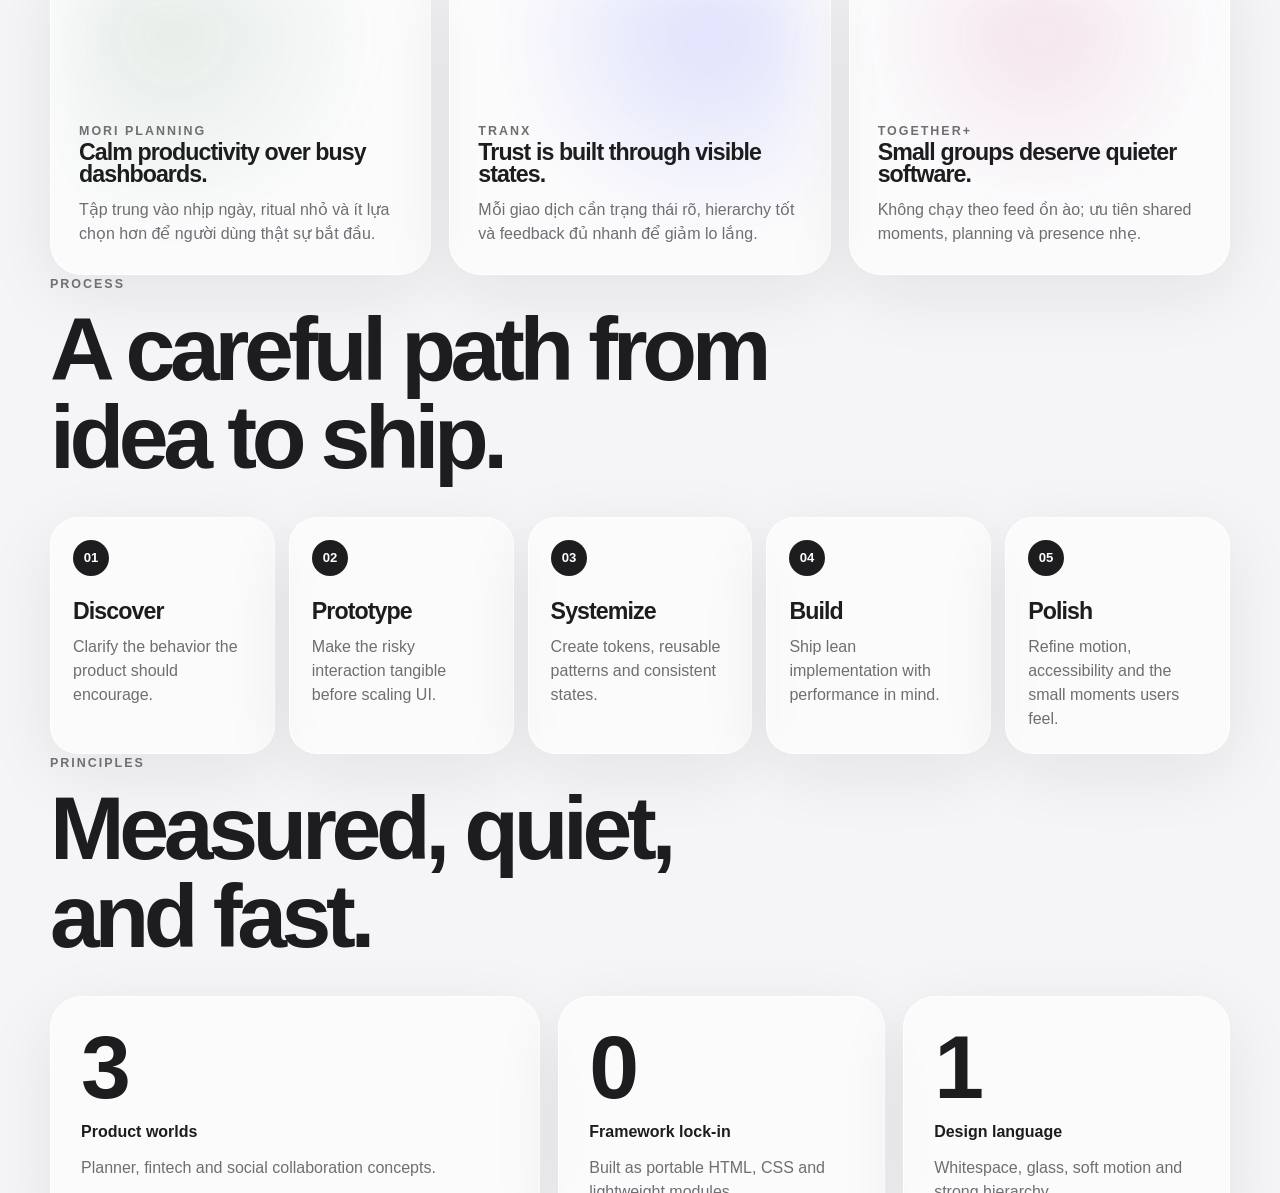
==== commit 05870311: "fix: restore native cursor UX" ====
--- a/index.html
+++ b/index.html
@@ -118,13 +118,13 @@
         <p>Trang chính giới thiệu cảm giác tổng thể; các trang phụ cho phép bạn thao tác, lọc case study và xem playbook phát triển sản phẩm.</p>
       </div>
       <div class="route-grid">
-        <a class="route-card" href="work.html" data-cursor-label="Enter" data-reveal>
+        <a class="route-card" href="work.html" data-reveal>
           <span>01</span>
           <h3>Work Lab</h3>
           <p>Filter case studies, expand notes, and compare product decisions.</p>
           <strong>Open work →</strong>
         </a>
-        <a class="route-card" href="process.html" data-cursor-label="Enter" data-reveal>
+        <a class="route-card" href="process.html" data-reveal>
           <span>02</span>
           <h3>Process Playbook</h3>
           <p>Switch phases and use a readiness checklist before launch.</p>
